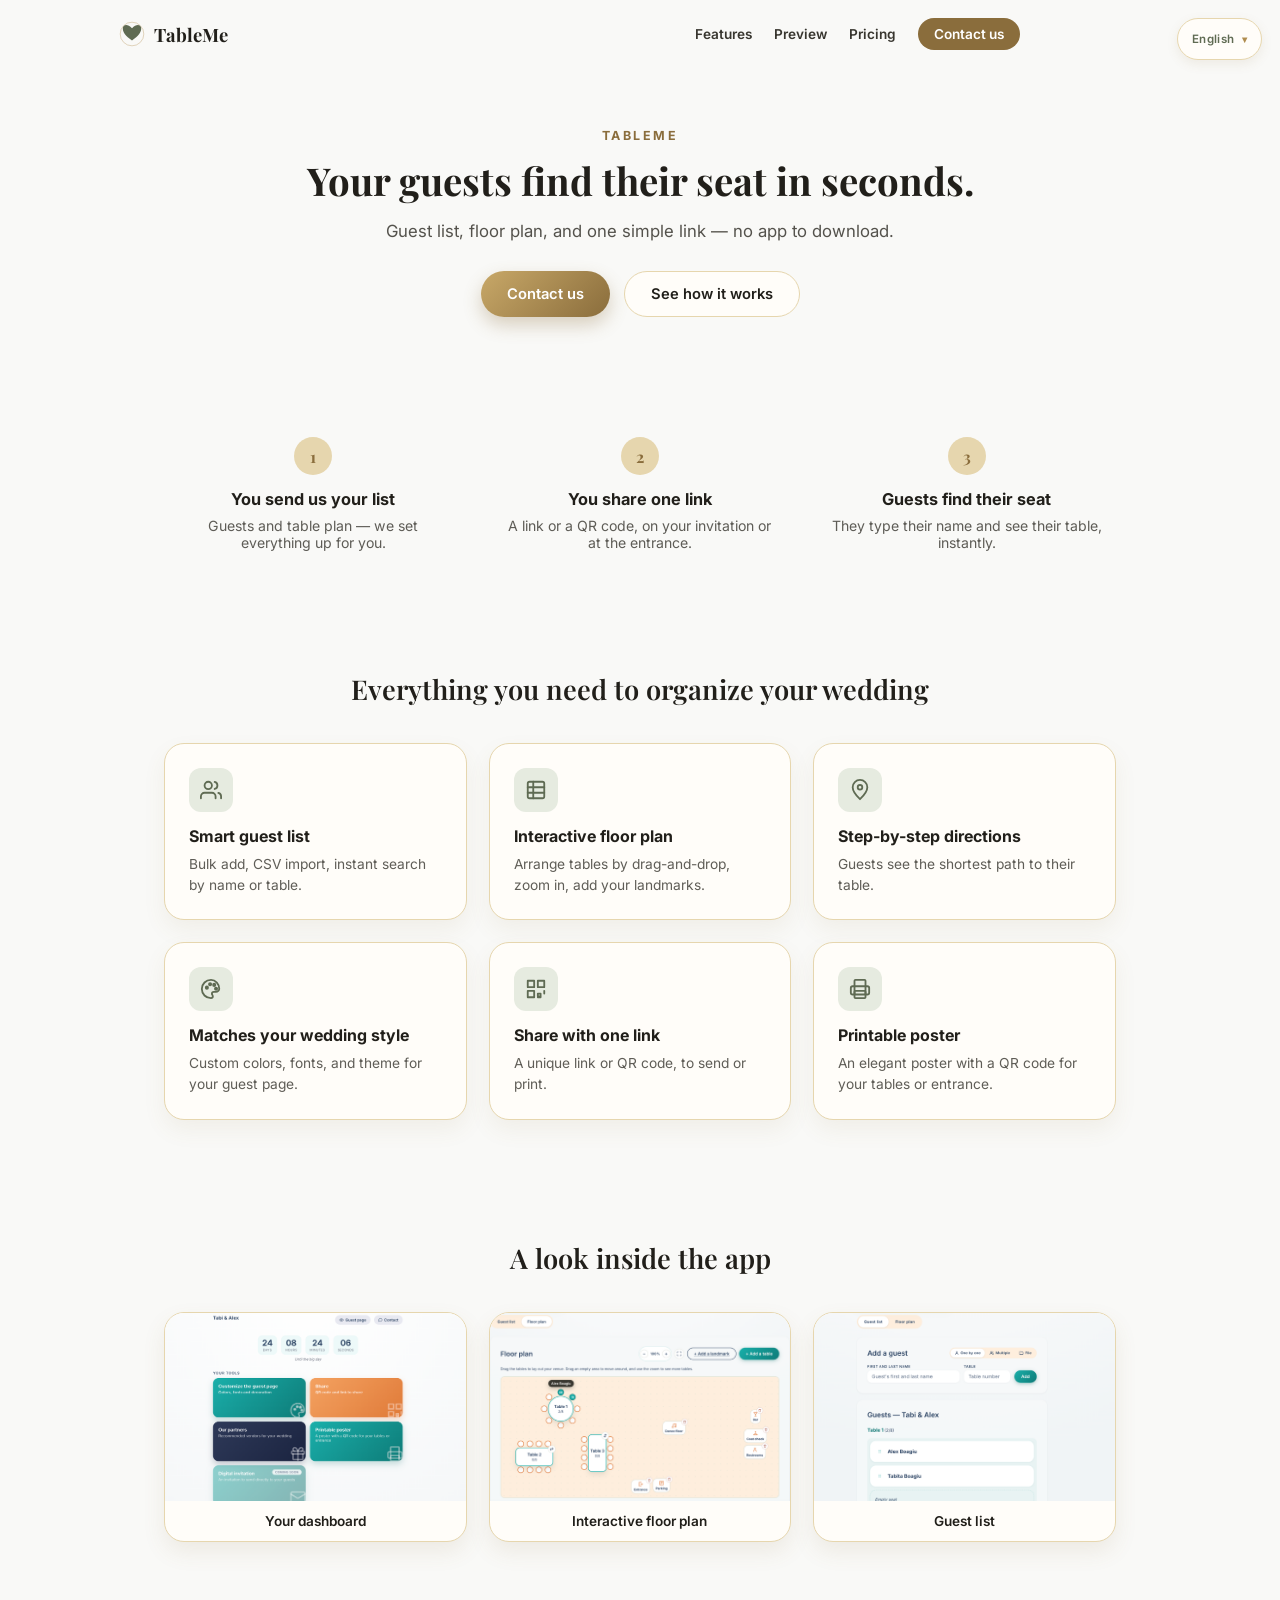
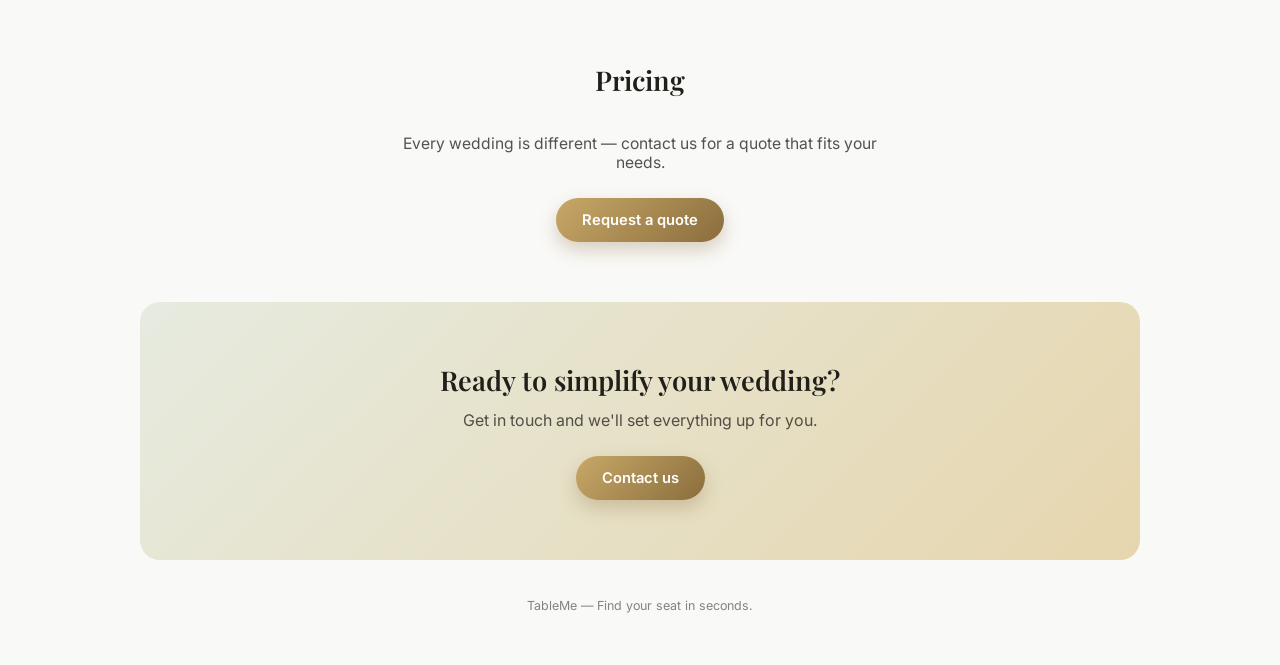
==== index.html @ 8a888cd8 "feat: add real screenshots to the landing page Swap the 3 dashed placeholder boxes for actual produc" ====
<!DOCTYPE html>
<html lang="en">
<head>
  <meta charset="UTF-8" />
  <meta name="viewport" content="width=device-width, initial-scale=1.0, maximum-scale=1.0, user-scalable=no" />
  <!-- Links shared/printed before this page existed pointed guests at
       index.html?id=... — redirect those straight to guest.html before
       anything else renders, so old QR codes/links never break. -->
  <script>
    (function () {
      if (new URLSearchParams(location.search).get('id')) {
        location.replace('guest.html' + location.search);
      }
    })();
  </script>
  <title>TableMe — Wedding seating made simple</title>
  <meta property="og:title" content="TableMe — Wedding seating made simple" />
  <meta property="og:description" content="Guest list, floor plan, and a simple link so your guests find their seat in seconds." />
  <meta property="og:type" content="website" />
  <meta property="og:url" content="https://tableme.app/" />
  <meta property="og:image" content="https://tableme.app/og-image.png" />
  <meta name="twitter:card" content="summary" />
  <meta name="twitter:title" content="TableMe — Wedding seating made simple" />
  <meta name="twitter:description" content="Guest list, floor plan, and a simple link so your guests find their seat in seconds." />
  <meta name="twitter:image" content="https://tableme.app/og-image.png" />
  <link rel="icon" type="image/svg+xml" href="favicon.svg" />
  <link rel="preconnect" href="https://fonts.googleapis.com" />
  <link rel="preconnect" href="https://fonts.gstatic.com" crossorigin />
  <link href="https://fonts.googleapis.com/css2?family=Playfair+Display:ital,wght@0,500;0,600;0,700;1,500&family=Inter:wght@300;400;500;600;700&display=swap" rel="stylesheet" />
  <link rel="stylesheet" href="css/style.css" />
  <link rel="stylesheet" href="css/landing.css" />
</head>
<body class="landing-theme">
  <div class="lang-switcher-mount" id="lang-switcher-mount"></div>

  <nav class="landing-nav">
    <a class="landing-brand" href="#top">
      <img src="favicon.svg" alt="" width="28" height="28" />
      <span>TableMe</span>
    </a>
    <div class="landing-nav-links">
      <a href="#features" data-i18n="landingNavFeatures">Fonctionnalités</a>
      <a href="#screenshots" data-i18n="landingNavScreenshots">Aperçu</a>
      <a href="#pricing" data-i18n="landingNavPricing">Tarifs</a>
      <a href="#contact" class="landing-nav-cta" data-i18n="landingNavContact">Nous contacter</a>
    </div>
  </nav>

  <header class="landing-hero" id="top">
    <p class="landing-eyebrow">TABLEME</p>
    <h1 data-i18n="landingHeroH1">Vos invités trouvent leur table en un instant.</h1>
    <p class="landing-hero-subtitle" data-i18n="landingHeroSubtitle">Liste d'invités, plan de salle et un lien tout simple — sans application à télécharger.</p>
    <div class="landing-hero-actions">
      <a class="landing-btn-primary" href="#contact" data-i18n="landingHeroCtaPrimary">Nous contacter</a>
      <a class="landing-btn-secondary" href="#how-it-works" data-i18n="landingHeroCtaSecondary">Voir comment ça marche</a>
    </div>
  </header>

  <section class="landing-section landing-steps" id="how-it-works">
    <div class="landing-step">
      <span class="landing-step-number">1</span>
      <h3 data-i18n="landingStep1Title">Vous nous confiez votre liste</h3>
      <p data-i18n="landingStep1Desc">Invités et plan de table — on configure tout pour vous.</p>
    </div>
    <div class="landing-step">
      <span class="landing-step-number">2</span>
      <h3 data-i18n="landingStep2Title">Vous partagez un lien</h3>
      <p data-i18n="landingStep2Desc">Un lien ou un QR code, sur votre faire-part ou à l'entrée.</p>
    </div>
    <div class="landing-step">
      <span class="landing-step-number">3</span>
      <h3 data-i18n="landingStep3Title">Vos invités trouvent leur table</h3>
      <p data-i18n="landingStep3Desc">Ils tapent leur nom et voient leur table, instantanément.</p>
    </div>
  </section>

  <section class="landing-section" id="features">
    <h2 data-i18n="landingFeaturesTitle">Tout ce qu'il faut pour organiser votre mariage</h2>
    <div class="landing-features-grid">
      <div class="landing-feature-card">
        <span class="landing-feature-icon"><svg viewBox="0 0 24 24" width="22" height="22" fill="none" stroke="currentColor" stroke-width="2" stroke-linecap="round" stroke-linejoin="round"><path d="M17 21v-2a4 4 0 0 0-4-4H5a4 4 0 0 0-4 4v2"/><circle cx="9" cy="7" r="4"/><path d="M23 21v-2a4 4 0 0 0-3-3.87"/><path d="M16 3.13a4 4 0 0 1 0 7.75"/></svg></span>
        <h3 data-i18n="landingFeature1Title">Liste d'invités intelligente</h3>
        <p data-i18n="landingFeature1Desc">Ajout en masse, import CSV, recherche instantanée par nom ou par table.</p>
      </div>
      <div class="landing-feature-card">
        <span class="landing-feature-icon"><svg viewBox="0 0 24 24" width="22" height="22" fill="none" stroke="currentColor" stroke-width="2" stroke-linecap="round" stroke-linejoin="round"><rect x="3" y="3" width="18" height="18" rx="2"/><line x1="3" y1="9" x2="21" y2="9"/><line x1="3" y1="15" x2="21" y2="15"/><line x1="9" y1="3" x2="9" y2="21"/></svg></span>
        <h3 data-i18n="landingFeature2Title">Plan de salle interactif</h3>
        <p data-i18n="landingFeature2Desc">Disposez vos tables par glisser-déposer, zoomez, ajoutez vos repères.</p>
      </div>
      <div class="landing-feature-card">
        <span class="landing-feature-icon"><svg viewBox="0 0 24 24" width="22" height="22" fill="none" stroke="currentColor" stroke-width="2" stroke-linecap="round" stroke-linejoin="round"><path d="M12 22s8-7.58 8-13a8 8 0 1 0-16 0c0 5.42 8 13 8 13z"/><circle cx="12" cy="9" r="2.5"/></svg></span>
        <h3 data-i18n="landingFeature3Title">Itinéraire pas à pas</h3>
        <p data-i18n="landingFeature3Desc">Vos invités voient le chemin le plus court vers leur table.</p>
      </div>
      <div class="landing-feature-card">
        <span class="landing-feature-icon"><svg viewBox="0 0 24 24" width="22" height="22" fill="none" stroke="currentColor" stroke-width="2" stroke-linecap="round" stroke-linejoin="round"><path d="M12 2a10 10 0 1 0 0 20c1.1 0 2-.9 2-2 0-.5-.2-1-.5-1.4-.3-.4-.5-.9-.5-1.4 0-1.1.9-2 2-2h2.4a3.6 3.6 0 0 0 3.6-3.6C21 6.8 17 2 12 2z"/><circle cx="7.5" cy="10.5" r="1.2" fill="currentColor"/><circle cx="11" cy="6.8" r="1.2" fill="currentColor"/><circle cx="15.5" cy="7.5" r="1.2" fill="currentColor"/><circle cx="17.5" cy="11.8" r="1.2" fill="currentColor"/></svg></span>
        <h3 data-i18n="landingFeature4Title">Aux couleurs de votre mariage</h3>
        <p data-i18n="landingFeature4Desc">Couleurs, polices et thème personnalisés pour la page de vos invités.</p>
      </div>
      <div class="landing-feature-card">
        <span class="landing-feature-icon"><svg viewBox="0 0 24 24" width="22" height="22" fill="none" stroke="currentColor" stroke-width="2" stroke-linecap="round" stroke-linejoin="round"><rect x="3" y="3" width="7" height="7"/><rect x="14" y="3" width="7" height="7"/><rect x="3" y="14" width="7" height="7"/><path d="M14 17h3v3h-3z"/><path d="M21 14v3"/><path d="M14 21h3"/></svg></span>
        <h3 data-i18n="landingFeature5Title">Partage en un lien</h3>
        <p data-i18n="landingFeature5Desc">Lien unique ou QR code, à envoyer ou à imprimer.</p>
      </div>
      <div class="landing-feature-card">
        <span class="landing-feature-icon"><svg viewBox="0 0 24 24" width="22" height="22" fill="none" stroke="currentColor" stroke-width="2" stroke-linecap="round" stroke-linejoin="round"><rect x="6" y="2" width="12" height="16" rx="1"/><path d="M6 18H4a2 2 0 0 1-2-2v-5a2 2 0 0 1 2-2h16a2 2 0 0 1 2 2v5a2 2 0 0 1-2 2h-2"/><rect x="6" y="14" width="12" height="8" rx="1"/></svg></span>
        <h3 data-i18n="landingFeature6Title">Affiche à imprimer</h3>
        <p data-i18n="landingFeature6Desc">Une affiche élégante avec QR code pour vos tables ou votre entrée.</p>
      </div>
    </div>
  </section>

  <section class="landing-section landing-screenshots" id="screenshots">
    <h2 data-i18n="landingScreenshotsTitle">Un aperçu de l'application</h2>
    <div class="landing-screenshots-grid">
      <figure class="landing-screenshot-frame">
        <img src="images/screenshot-dashboard.png" alt="" loading="lazy" />
        <figcaption data-i18n="landingScreenshot1Caption">Votre tableau de bord</figcaption>
      </figure>
      <figure class="landing-screenshot-frame">
        <img src="images/screenshot-floorplan.png" alt="" loading="lazy" />
        <figcaption data-i18n="landingScreenshot2Caption">Plan de salle interactif</figcaption>
      </figure>
      <figure class="landing-screenshot-frame">
        <img src="images/screenshot-guestlist.png" alt="" loading="lazy" />
        <figcaption data-i18n="landingScreenshot3Caption">Liste d'invités</figcaption>
      </figure>
    </div>
  </section>

  <section class="landing-section landing-pricing" id="pricing">
    <h2 data-i18n="landingPricingTitle">Tarifs</h2>
    <p class="landing-pricing-desc" data-i18n="landingPricingDesc">Chaque mariage est différent — contactez-nous pour un tarif adapté à vos besoins.</p>
    <a class="landing-btn-primary" href="#contact" data-i18n="landingPricingCta">Demander un devis</a>
  </section>

  <section class="landing-section landing-contact" id="contact">
    <h2 data-i18n="landingContactTitle">Prêt à simplifier votre mariage ?</h2>
    <p data-i18n="landingContactDesc">Écrivez-nous et on s'occupe de tout configurer pour vous.</p>
    <a class="landing-btn-primary" id="landing-contact-btn" href="https://docs.google.com/forms/d/e/1FAIpQLSftDL9S73uFKMD87wDGL4NMfIa3VIJ_GVOEkFeHzTbPqzlZWA/viewform?usp=publish-editor" target="_blank" rel="noopener" data-i18n="landingContactCta">Nous contacter</a>
  </section>

  <footer class="landing-footer">
    <p data-i18n="landingFooterText">TableMe — Trouvez votre table en un instant.</p>
  </footer>

  <script type="module" src="js/landing.js"></script>
</body>
</html>
---- css/style.css ----
:root {
  --gold: #b08d4f;
  --gold-deep: #8a6d3c;
  --gold-light: #e6d6ae;
  --sage: #8a9678;
  --sage-deep: #5f6b53;
  --sage-light: #e6ebe0;
  --ink: #38362f;
  --charcoal: #211f1a;
  --cream: #f9f9f7;
  --paper: #fffdf9;
  --error: #9b4438;
  --radius: 20px;
  --radius-sm: 14px;
  --radius-pill: 999px;

  /* Guest page theme — customizable per-wedding via the admin "Personnaliser" panel. */
  --guest-bg: #f9f9f7;
  --guest-card-bg: #fffdf9;
  --guest-text: #38362f;
  --guest-title: #5f6b53;
  --guest-accent: #b08d4f;
  --guest-input-bg: #e6ebe0;
  --guest-input-text: #38362f;
  --guest-input-border: #e6d6ae;
  --guest-table-color: #b08d4f;
  --guest-chair-color: #5f6b53;
  --guest-canvas-bg: #e6ebe0;
  --guest-font-title: 'Playfair Display', serif;
  --guest-font-body: 'Inter', sans-serif;
}

* {
  box-sizing: border-box;
}

body {
  margin: 0;
  font-family: 'Inter', sans-serif;
  font-weight: 400;
  background: var(--cream);
  background-image: radial-gradient(circle at 50% 0%, #ffffff 0%, var(--cream) 60%);
  color: var(--ink);
  min-height: 100vh;
  -webkit-font-smoothing: antialiased;
}

.page {
  max-width: 680px;
  margin: 0 auto;
  padding: 56px 24px 96px;
}

.page.page-wide {
  max-width: 1080px;
}

.page.poster-page {
  padding-top: 24px;
}

header.hero {
  position: relative;
  text-align: center;
  margin-bottom: 44px;
  padding: 12px 50px;
}

header.hero::before,
header.hero::after {
  content: '';
  position: absolute;
  width: 68px;
  height: 68px;
  background-repeat: no-repeat;
  background-size: contain;
  opacity: 0.55;
}

header.hero::before {
  top: -10px;
  left: 0;
  background-image: url("data:image/svg+xml,%3Csvg xmlns='http://www.w3.org/2000/svg' viewBox='0 0 100 100'%3E%3Cpath d='M14 92 C 34 70, 22 42, 54 10' stroke='%238a9678' stroke-width='2.5' fill='none' stroke-linecap='round'/%3E%3Cellipse cx='32' cy='62' rx='11' ry='5.5' fill='%238a9678' transform='rotate(-45 32 62)'/%3E%3Cellipse cx='42' cy='42' rx='10' ry='5' fill='%238a9678' transform='rotate(-35 42 42)'/%3E%3Cellipse cx='53' cy='22' rx='8.5' ry='4.5' fill='%23b08d4f' transform='rotate(-22 53 22)'/%3E%3C/svg%3E");
}

header.hero::after {
  bottom: -10px;
  right: 0;
  transform: rotate(180deg);
  background-image: url("data:image/svg+xml,%3Csvg xmlns='http://www.w3.org/2000/svg' viewBox='0 0 100 100'%3E%3Cpath d='M14 92 C 34 70, 22 42, 54 10' stroke='%238a9678' stroke-width='2.5' fill='none' stroke-linecap='round'/%3E%3Cellipse cx='32' cy='62' rx='11' ry='5.5' fill='%238a9678' transform='rotate(-45 32 62)'/%3E%3Cellipse cx='42' cy='42' rx='10' ry='5' fill='%238a9678' transform='rotate(-35 42 42)'/%3E%3Cellipse cx='53' cy='22' rx='8.5' ry='4.5' fill='%23b08d4f' transform='rotate(-22 53 22)'/%3E%3C/svg%3E");
}

.guest-decoration-layer {
  position: absolute;
  inset: 0;
  pointer-events: none;
  z-index: -1;
}

.guest-decoration-item {
  position: absolute;
  width: 130px;
  height: 130px;
  color: var(--guest-accent);
  opacity: 0.85;
}

.guest-decoration-item svg,
.guest-decoration-item img {
  width: 100%;
  height: 100%;
  display: block;
}

.guest-decoration-item img {
  object-fit: contain;
}

.guest-decoration-fireworks {
  position: absolute;
  inset: 0;
  width: 100%;
  height: 100%;
  display: block;
}

@media (max-width: 640px) {
  .guest-decoration-item {
    width: 88px;
    height: 88px;
  }
}

header.hero.invite-hero {
  padding: 96px 20px 16px;
  margin-bottom: 36px;
}

/* The corner branches used to be hardcoded here — now superseded by the
   couple's own choice of decoration (.guest-decoration-layer), so this
   header no longer draws its own. */
header.hero.invite-hero::before,
header.hero.invite-hero::after {
  content: none;
}

.script-title {
  display: flex;
  align-items: center;
  justify-content: center;
  flex-wrap: wrap;
  gap: 6px 14px;
  margin: 0;
  min-height: 3.4rem;
}

.script-word {
  font-family: 'Parisienne', cursive;
  font-size: 3.4rem;
  font-weight: 400;
  color: var(--sage-deep);
  line-height: 1;
}

.title-heart {
  font-size: 1.8rem;
  color: var(--gold-light);
  transform: translateY(2px);
}

.tracked-subtitle {
  text-transform: uppercase;
  letter-spacing: 2.2px;
  font-size: 0.78rem;
  font-weight: 500;
  font-style: normal !important;
  font-family: var(--guest-font-body) !important;
  color: #8a7e6e;
  margin: 16px 0 0 !important;
}

header.hero .eyebrow {
  display: inline-block;
  margin: 0 0 14px;
  padding: 5px 18px;
  font-size: 0.72rem;
  letter-spacing: 1.5px;
  text-transform: uppercase;
  color: var(--sage-deep);
  font-weight: 600;
  background: var(--sage-light);
  border-radius: var(--radius-pill);
}

header.hero h1 {
  font-family: 'Playfair Display', serif;
  font-size: 2.5rem;
  font-weight: 600;
  letter-spacing: 0.2px;
  color: var(--charcoal);
  margin: 0;
  line-height: 1.25;
}

header.hero p:not(.eyebrow) {
  color: #8a7e6e;
  margin: 14px 0 0;
  font-size: 1.02rem;
  font-style: italic;
  font-family: 'Playfair Display', serif;
}

.divider {
  display: flex;
  align-items: center;
  justify-content: center;
  gap: 10px;
  margin: 18px 0;
}

.divider::before,
.divider::after {
  content: '';
  height: 1px;
  width: 46px;
  background: linear-gradient(90deg, transparent, var(--gold-light));
}

.divider::after {
  background: linear-gradient(90deg, var(--gold-light), transparent);
}

.divider span {
  font-size: 0.9rem;
  color: var(--gold);
  line-height: 1;
}

.divider span::after {
  content: '♥';
}

.card {
  position: relative;
  background: var(--paper);
  border: 1px solid var(--gold-light);
  border-radius: var(--radius);
  padding: 34px;
  margin-bottom: 22px;
  box-shadow: 0 20px 44px rgba(138, 109, 60, 0.1);
}

.card::before {
  content: '';
  position: absolute;
  inset: 7px;
  border: 1px solid rgba(176, 141, 79, 0.18);
  border-radius: calc(var(--radius) - 7px);
  pointer-events: none;
}

input, select, textarea {
  font-family: 'Inter', sans-serif;
  font-size: 16px;
  padding: 0 14px;
  height: 42px;
  border: 1px solid rgba(176, 141, 79, 0.3);
  border-radius: var(--radius-sm);
  background: var(--sage-light);
  color: var(--ink);
  width: 100%;
  min-width: 0;
  transition: border-color 0.15s ease, box-shadow 0.15s ease;
}

textarea {
  height: auto;
  min-height: 90px;
  padding: 10px 14px;
  line-height: 1.5;
  resize: vertical;
}

input::placeholder, textarea::placeholder {
  color: var(--sage-deep);
  opacity: 0.75;
}

input:focus, select:focus, textarea:focus {
  outline: none;
  border-color: var(--gold);
  box-shadow: 0 0 0 4px rgba(176, 141, 79, 0.14);
}

.search-field {
  position: relative;
  display: flex;
  align-items: center;
}

.search-field .search-icon {
  position: absolute;
  left: 14px;
  top: 50%;
  transform: translateY(-50%);
  color: var(--sage-deep);
  pointer-events: none;
}

.search-field input {
  padding-left: 42px;
  padding-right: 42px;
}

.search-clear-btn {
  position: absolute;
  right: 5px;
  top: 50%;
  margin-top: -15px;
}

.icon-btn.search-clear-btn {
  width: 30px;
  height: 30px;
}

.search-clear-btn[hidden] {
  display: none;
}

button, a.secondary {
  display: inline-flex;
  align-items: center;
  justify-content: center;
  font-family: 'Inter', sans-serif;
  font-size: 0.88rem;
  letter-spacing: 0.2px;
  font-weight: 600;
  padding: 0 22px;
  height: 42px;
  border: 1px solid transparent;
  border-radius: var(--radius-pill);
  background: linear-gradient(135deg, #c8a868, var(--gold-deep));
  color: #fff;
  cursor: pointer;
  white-space: nowrap;
  box-shadow: 0 6px 14px rgba(138, 109, 60, 0.22);
  transition: filter 0.2s ease, transform 0.15s ease, box-shadow 0.2s ease;
}

button:hover, a.secondary:hover {
  filter: brightness(1.06);
  transform: translateY(-1px);
  box-shadow: 0 10px 22px rgba(138, 109, 60, 0.3);
}

/* `button { display: inline-flex }` above is an author rule, which beats the
   browser's own `[hidden] { display: none }` regardless of specificity —
   without this, setting `.hidden = true` on any button silently does
   nothing and it stays visible. */
button[hidden], a[hidden] {
  display: none;
}

button:active, a.secondary:active {
  transform: translateY(0);
}

button.secondary, a.secondary {
  background: transparent;
  color: var(--sage-deep);
  border: 1.5px solid var(--sage-deep);
  text-decoration: underline;
  text-decoration-color: rgba(95, 107, 83, 0.5);
  text-underline-offset: 3px;
  box-shadow: none;
}

button.secondary:hover, a.secondary:hover {
  background: var(--sage-light);
  color: var(--charcoal);
  filter: none;
  box-shadow: none;
}

.result {
  margin-top: 24px;
  display: flex;
  flex-direction: column;
  align-items: center;
}

.result .table-number {
  display: inline-flex;
  align-items: center;
  gap: 22px;
  padding: 16px 30px;
  border: 1px solid var(--gold-light);
  border-radius: var(--radius-pill);
  background: var(--sage-light);
}

.result .guest-name {
  font-family: 'Playfair Display', serif;
  font-size: 1.1rem;
  color: var(--ink);
}

.result .table-sep {
  width: 1px;
  height: 30px;
  background: var(--gold-light);
}

.result .table-tag {
  display: flex;
  flex-direction: column;
  align-items: center;
  line-height: 1.1;
}

.result .table-label {
  font-size: 0.62rem;
  letter-spacing: 1.4px;
  text-transform: uppercase;
  color: var(--sage-deep);
  font-weight: 600;
}

.result .table-value {
  font-family: 'Playfair Display', serif;
  font-weight: 700;
  font-size: 1.55rem;
  color: var(--gold-deep);
}

.guest-match {
  display: flex;
  justify-content: space-between;
  align-items: center;
  padding: 14px 18px;
  margin-bottom: 8px;
  border-radius: var(--radius-sm);
  cursor: pointer;
  font-family: 'Playfair Display', serif;
  font-size: 1.05rem;
  background: var(--paper);
  border: 1px solid rgba(176, 141, 79, 0.18);
  transition: background 0.15s ease, transform 0.1s ease;
}

.guest-match:last-child {
  margin-bottom: 0;
}

.guest-match .match-table {
  font-weight: 700;
  font-size: 1.2rem;
  color: var(--gold-deep);
}

.guest-match:hover {
  background: var(--gold-light);
  transform: translateX(2px);
}

.muted {
  color: #998c77;
  font-size: 0.88rem;
}

.error-msg {
  color: var(--sage-deep);
  margin-top: 6px;
  font-family: 'Playfair Display', serif;
  font-style: italic;
  font-size: 0.98rem;
  text-align: center;
  line-height: 1.5;
}

nav.admin-nav {
  display: flex;
  justify-content: space-between;
  align-items: center;
  margin-bottom: 36px;
  font-size: 0.85rem;
}

nav.admin-nav strong {
  letter-spacing: 0.4px;
  font-size: 0.95rem;
  color: var(--charcoal);
  font-weight: 700;
  font-family: 'Playfair Display', serif;
}

nav.admin-nav a {
  color: var(--sage-deep);
  text-decoration: none;
  font-weight: 600;
}

nav.admin-nav a:hover {
  color: var(--charcoal);
}

.admin-nav-actions {
  display: flex;
  align-items: center;
  gap: 12px;
}

/* Specificity note: `nav.admin-nav a` (element+class+element) already sets a
   plain text color with no background, and would otherwise win over a bare
   `.admin-nav-chip` rule — scoping through the parent class here is what lets
   this pill styling actually take effect instead of looking like plain text. */
.admin-nav-actions .admin-nav-chip {
  display: inline-flex;
  align-items: center;
  gap: 6px;
  height: 32px;
  padding: 0 14px;
  border-radius: var(--radius-pill);
  background: var(--accent-teal-light);
  color: var(--accent-teal-deep);
  font-size: 0.78rem;
  font-weight: 600;
  text-decoration: none;
  white-space: nowrap;
  transition: transform 0.15s ease, box-shadow 0.15s ease;
}

.admin-nav-actions .admin-nav-chip:hover {
  color: var(--accent-teal-deep);
  transform: translateY(-1px);
  box-shadow: 0 4px 10px rgba(27, 36, 64, 0.18);
}

nav.admin-nav:not(.admin-nav-stacked) .admin-nav-actions {
  margin-top: 14px;
}

nav.admin-nav.admin-nav-stacked {
  justify-content: flex-start;
  flex-direction: column;
  align-items: flex-start;
  gap: 8px;
}

.wedding-countdown {
  text-align: center;
  margin-bottom: 32px;
}

.wedding-countdown-units {
  display: flex;
  justify-content: center;
  gap: 14px;
}

.wedding-countdown-unit {
  display: flex;
  flex-direction: column;
  align-items: center;
  min-width: 64px;
  padding: 10px 14px;
  border-radius: 14px;
  background: color-mix(in srgb, var(--gold-light) 55%, transparent);
}

.wedding-countdown-value {
  font-size: 1.7rem;
  font-weight: 800;
  line-height: 1.1;
  color: var(--charcoal);
  font-variant-numeric: tabular-nums;
}

.wedding-countdown-label {
  margin-top: 2px;
  font-size: 0.65rem;
  letter-spacing: 0.5px;
  text-transform: uppercase;
  color: var(--ink);
}

.wedding-countdown-caption {
  margin-top: 8px;
  font-size: 0.72rem;
  font-style: italic;
  color: var(--ink);
}

.poster-workspace {
  display: flex;
  gap: 20px;
  align-items: flex-start;
}

.poster-toolbox {
  flex: 0 0 auto;
  margin-top: 36px;
  display: flex;
  flex-direction: column;
  gap: 16px;
  padding: 16px;
  border-radius: var(--radius);
  background: var(--paper);
  border: 1px solid rgba(15, 23, 42, 0.08);
  box-shadow: 0 4px 16px rgba(15, 23, 42, 0.1);
}

.poster-toolbox-title {
  margin: 0;
  font-size: 0.72rem;
  letter-spacing: 1.2px;
  text-transform: uppercase;
  font-weight: 600;
  color: var(--ink);
}

.poster-bg-field {
  display: flex;
  align-items: center;
  gap: 8px;
  margin-bottom: 22px;
  padding: 6px 14px;
  border-radius: var(--radius-pill);
  background: rgba(245, 248, 249, 0.92);
  box-shadow: 0 1px 3px rgba(15, 23, 42, 0.08);
  font-size: 0.78rem;
  color: var(--ink);
  white-space: nowrap;
}

.poster-bg-swatch {
  position: relative;
  display: inline-flex;
  align-items: center;
  justify-content: center;
  width: 28px;
  height: 28px;
}

.poster-bg-swatch svg {
  pointer-events: none;
}

.poster-bg-swatch input[type='color'] {
  position: absolute;
  inset: 0;
  width: 100%;
  height: 100%;
  padding: 0;
  border: none;
  opacity: 0;
  cursor: pointer;
}

.color-hex-input {
  width: 78px;
  height: 28px;
  padding: 0 8px;
  font-size: 0.78rem;
  font-family: 'Inter', monospace;
  text-transform: uppercase;
  letter-spacing: 0.4px;
}

.icon-number-field {
  position: relative;
  display: inline-flex;
  align-items: center;
}

.icon-number-field-icon {
  position: absolute;
  left: 8px;
  top: 50%;
  transform: translateY(-50%);
  display: flex;
  pointer-events: none;
  color: var(--ink);
  opacity: 0.6;
}

.poster-text-toolbar .icon-number-field input[type='number'] {
  padding-left: 26px;
}

.poster-toolbox-tools {
  display: flex;
  flex-direction: column;
  gap: 10px;
}

.poster-tool-btn {
  display: flex;
  flex-direction: column;
  align-items: center;
  justify-content: center;
  gap: 4px;
  width: 62px;
  height: 62px;
  padding: 6px;
  font-size: 0.62rem;
  white-space: normal;
  text-align: center;
  border-radius: var(--radius-sm);
  background: none;
  box-shadow: none;
  border: 1.5px solid var(--ink);
  color: var(--ink);
}

.poster-tool-btn:hover {
  background: rgba(15, 23, 42, 0.04);
  box-shadow: none;
  transform: none;
}

.poster-canvas-area {
  position: relative;
  flex: 1;
  display: flex;
  flex-direction: column;
  align-items: center;
  padding: 18px 12px;
  overflow: auto;
}

#poster-content nav.admin-nav {
  margin-bottom: 16px;
}

.poster-sheet {
  position: relative;
  flex: 0 0 auto;
  background: #ffffff;
  box-shadow: 0 6px 24px rgba(15, 23, 42, 0.12);
  overflow: hidden;
}

.poster-sheet-content {
  position: relative;
  width: 100%;
  height: 100%;
}

.poster-guide {
  position: absolute;
  background: var(--gold-deep);
  opacity: 0.45;
  pointer-events: none;
  z-index: 50;
}

.poster-guide:not([hidden]) {
  display: block;
}

.poster-guide-v {
  top: 0;
  bottom: 0;
  width: 1px;
}

.poster-guide-h {
  left: 0;
  right: 0;
  height: 1px;
}

.poster-text-el {
  position: absolute;
}

.poster-text-content {
  min-width: 24px;
  min-height: 1.2em;
  padding: 2px 6px;
  outline: none;
  cursor: text;
  white-space: pre-wrap;
}

.poster-el.selected {
  outline: 1.5px dashed var(--gold-deep);
}

.poster-text-drag-handle {
  position: absolute;
  top: 50%;
  left: -28px;
  transform: translateY(-50%);
  display: none;
  align-items: center;
  justify-content: center;
  width: 22px;
  height: 22px;
  border-radius: 6px;
  background: var(--gold-deep);
  color: #fff;
  cursor: move;
  user-select: none;
}

.poster-el.selected .poster-text-drag-handle {
  display: flex;
}

.poster-qr-el,
.poster-icon-el,
.poster-image-el {
  position: absolute;
  cursor: move;
}

.poster-image-img {
  width: 100%;
  height: 100%;
  display: block;
  object-fit: contain;
  pointer-events: none;
  -webkit-user-drag: none;
}

.poster-qr-canvas {
  width: 100%;
  height: 100%;
}

.poster-qr-canvas canvas,
.poster-qr-canvas img {
  width: 100%;
  height: 100%;
  display: block;
}

.poster-resize-handle {
  position: absolute;
  right: -6px;
  bottom: -6px;
  display: none;
  width: 14px;
  height: 14px;
  border-radius: 4px;
  background: var(--gold-deep);
  cursor: nwse-resize;
}

.poster-el.selected .poster-resize-handle {
  display: block;
}

.poster-rotate-handle {
  position: absolute;
  left: -6px;
  bottom: -6px;
  display: none;
  align-items: center;
  justify-content: center;
  width: 22px;
  height: 22px;
  border-radius: 50%;
  background: var(--gold-deep);
  color: #fff;
  cursor: grab;
  user-select: none;
}

.poster-el.selected .poster-rotate-handle {
  display: flex;
}

.poster-divider-resize-handle {
  position: absolute;
  top: 50%;
  right: -6px;
  transform: translateY(-50%);
  display: none;
  width: 14px;
  height: 14px;
  border-radius: 4px;
  background: var(--gold-deep);
  cursor: ew-resize;
}

.poster-el.selected .poster-divider-resize-handle {
  display: block;
}

.poster-divider-el {
  position: absolute;
  display: flex;
  align-items: center;
  height: 24px;
  cursor: move;
}

.poster-divider-line {
  flex: 1;
  height: 1px;
  background: currentColor;
}

.poster-divider-ornament {
  padding: 0 8px;
  font-size: 16px;
  line-height: 1;
  white-space: nowrap;
}

.poster-icon-glyph {
  width: 100%;
  height: 100%;
  display: flex;
  align-items: center;
  justify-content: center;
  line-height: 1;
}

.poster-image-menu {
  position: fixed;
  z-index: 60;
  flex-direction: column;
  gap: 6px;
  width: 220px;
  padding: 10px;
  border-radius: var(--radius-sm);
  background: var(--paper);
  box-shadow: 0 10px 26px rgba(15, 23, 42, 0.25);
}

.poster-image-menu:not([hidden]) {
  display: flex;
}

.poster-image-menu-item {
  display: flex;
  align-items: center;
  gap: 8px;
  padding: 8px 10px;
  font-size: 0.82rem;
  text-align: left;
  background: none;
  box-shadow: none;
  border: 1px solid transparent;
  color: var(--ink);
}

.poster-image-menu-item:hover {
  background: rgba(15, 23, 42, 0.05);
  box-shadow: none;
  transform: none;
}

.poster-image-menu-url {
  display: flex;
  align-items: center;
  gap: 6px;
  padding: 4px 10px;
  color: var(--ink);
}

.poster-image-menu-url input[type='text'] {
  flex: 1;
  min-width: 0;
  height: 32px;
  padding: 0 8px;
  font-size: 0.8rem;
}

.poster-image-menu-url button {
  flex: 0 0 auto;
  height: 32px;
  padding: 0 12px;
  font-size: 0.78rem;
}

.poster-actions {
  display: flex;
  justify-content: center;
  gap: 12px;
  margin-top: 20px;
}

.poster-text-toolbar {
  position: fixed;
  z-index: 60;
  align-items: center;
  flex-wrap: wrap;
  gap: 6px;
  padding: 6px 86px 6px 8px;
  max-width: calc(100vw - 16px);
  border-radius: var(--radius-sm);
  background: var(--paper);
  box-shadow: 0 10px 26px rgba(15, 23, 42, 0.25);
}

#poster-delete-text-btn {
  position: absolute;
  top: 6px;
  right: 8px;
}

#poster-duplicate-btn {
  position: absolute;
  top: 6px;
  right: 46px;
}

.poster-text-toolbar:not([hidden]) {
  display: flex;
}

.poster-text-toolbar select {
  width: auto;
  height: 32px;
  padding: 0 8px;
  font-size: 0.78rem;
}

.poster-text-toolbar input[type='number'] {
  width: 56px;
  height: 32px;
  padding: 0 6px;
}

.poster-text-toolbar input[type='color'] {
  width: 32px;
  height: 32px;
  padding: 2px;
}

.poster-text-toolbar .color-hex-input {
  width: 70px;
  height: 32px;
}

.poster-text-toolbar .icon-btn {
  width: 32px;
  height: 32px;
}

.poster-text-toolbar .icon-btn.active {
  background: var(--gold-light);
  border-color: var(--gold);
  color: var(--gold-deep);
}

@media print {
  body * {
    visibility: hidden;
  }

  .poster-sheet,
  .poster-sheet * {
    visibility: visible;
  }

  .poster-sheet {
    position: absolute;
    top: 0;
    left: 0;
    box-shadow: none;
  }

  .poster-text-drag-handle,
  .poster-resize-handle,
  .poster-divider-resize-handle,
  .poster-rotate-handle {
    display: none !important;
  }

  .poster-el.selected {
    outline: none !important;
  }
}

@media (max-width: 760px) {
  .poster-workspace {
    flex-direction: column;
    align-items: center;
  }

  .poster-toolbox {
    flex: 0 0 auto;
    margin-top: 0;
  }

  .poster-toolbox-tools {
    flex-direction: row;
    flex-wrap: wrap;
  }

  .poster-canvas-area {
    width: 100%;
  }
}

@media (max-width: 480px) {
  .wedding-countdown-units {
    gap: 8px;
  }

  .wedding-countdown-unit {
    min-width: 52px;
    padding: 8px 10px;
  }

  .wedding-countdown-value {
    font-size: 1.3rem;
  }
}

.admin-tools {
  margin-bottom: 28px;
}

.admin-tools-label {
  margin: 0 0 10px;
  font-size: 0.72rem;
  letter-spacing: 1.5px;
  text-transform: uppercase;
  color: var(--sage-deep);
  font-weight: 600;
}

.admin-tools-grid {
  display: grid;
  grid-template-columns: repeat(auto-fit, minmax(220px, 1fr));
  gap: 14px;
}

.admin-tool-tile {
  position: relative;
  display: flex;
  flex-direction: column;
  align-items: flex-start;
  justify-content: flex-start;
  gap: 4px;
  height: 132px;
  padding: 18px;
  border-radius: 18px;
  border: none;
  background: linear-gradient(135deg, var(--gold), var(--gold-deep));
  box-shadow: 0 10px 22px color-mix(in srgb, var(--gold-deep) 25%, transparent);
  white-space: normal;
  text-align: left;
  text-decoration: none;
  color: #fff;
  cursor: pointer;
  overflow: hidden;
  transition: transform 0.15s ease, box-shadow 0.15s ease;
}

.admin-tool-tile:hover {
  transform: translateY(-3px);
  box-shadow: 0 16px 30px color-mix(in srgb, var(--gold-deep) 32%, transparent);
}

.admin-tool-tile-icon {
  position: absolute;
  bottom: -8px;
  right: -6px;
  display: inline-flex;
  align-items: center;
  justify-content: center;
  width: 64px;
  height: 64px;
  color: rgba(255, 255, 255, 0.4);
}

.admin-tool-tile-icon svg {
  width: 56px;
  height: 56px;
}

.admin-tool-tile-label {
  position: relative;
  font-family: 'Inter', sans-serif;
  font-size: 0.95rem;
  font-weight: 700;
  color: #fff;
}

.admin-tool-tile-desc {
  position: relative;
  font-size: 0.78rem;
  color: rgba(255, 255, 255, 0.85);
}

.admin-tool-tile.is-disabled {
  cursor: default;
  opacity: 0.55;
}

.admin-tool-tile.is-disabled:hover {
  transform: none;
  box-shadow: 0 10px 22px color-mix(in srgb, var(--gold-deep) 25%, transparent);
}

.admin-tool-tile-badge {
  position: absolute;
  top: 14px;
  right: 14px;
  padding: 3px 10px;
  font-size: 0.62rem;
  font-weight: 700;
  letter-spacing: 0.4px;
  text-transform: uppercase;
  color: var(--charcoal);
  background: rgba(255, 255, 255, 0.85);
  border-radius: var(--radius-pill);
}

/* Defensive cap only — with the shortened "contact us" wording this badge
   is normally as narrow as the existing coming-soon one, but very tight
   tile widths (small screens) could still force it onto two lines. */
#poster-tile-badge {
  max-width: 62%;
  text-align: right;
  line-height: 1.3;
}

.admin-tool-tile.tile-accent-blue {
  background: linear-gradient(135deg, var(--sage), var(--sage-deep));
  box-shadow: 0 10px 22px color-mix(in srgb, var(--sage-deep) 25%, transparent);
}

.admin-tool-tile.tile-accent-blue:hover {
  box-shadow: 0 16px 30px color-mix(in srgb, var(--sage-deep) 32%, transparent);
}

.admin-tool-tile.tile-accent-teal {
  background: linear-gradient(135deg, var(--accent-teal), var(--accent-teal-deep));
  box-shadow: 0 10px 22px color-mix(in srgb, var(--accent-teal-deep) 25%, transparent);
}

.admin-tool-tile.tile-accent-teal:hover {
  box-shadow: 0 16px 30px color-mix(in srgb, var(--accent-teal-deep) 32%, transparent);
}

.partners-grid {
  display: grid;
  grid-template-columns: repeat(3, 1fr);
  gap: 14px;
  margin-top: 28px;
}

@media (max-width: 900px) {
  .partners-grid {
    grid-template-columns: repeat(2, 1fr);
  }
}

@media (max-width: 600px) {
  .partners-grid {
    grid-template-columns: 1fr;
  }
}

.partner-card {
  display: flex;
  flex-direction: column;
  gap: 8px;
  padding: 14px;
  background: var(--paper);
  border: 1px solid var(--gold-light);
  border-radius: var(--radius-sm);
  box-shadow: 0 16px 32px rgba(138, 109, 60, 0.1);
}

.partner-card-media-row {
  display: flex;
  align-items: center;
  gap: 12px;
}

.partner-card-photo {
  flex: 0 0 110px;
  width: 110px;
  height: 110px;
  padding: 0;
  border: none;
  border-radius: var(--radius-sm);
  overflow: hidden;
  background: var(--sage-light);
  cursor: pointer;
  box-shadow: none;
}

.partner-card-photo img {
  width: 100%;
  height: 100%;
  object-fit: cover;
  display: block;
}

.partner-card-photo:hover,
.partner-card-photo:active {
  filter: none;
  transform: none;
  box-shadow: 0 0 0 2px var(--gold-light);
}

.partner-card-category {
  display: inline-flex;
  align-items: center;
  gap: 6px;
  align-self: flex-start;
  min-height: 20px;
  padding: 3px 10px;
  font-size: 0.66rem;
  font-weight: 600;
  letter-spacing: 0.3px;
  text-transform: uppercase;
  color: var(--gold-deep);
  background: var(--gold-light);
  border-radius: var(--radius-pill);
}

.partner-card-category svg {
  width: 13px;
  height: 13px;
}

.partner-card-category.cat-blue {
  color: var(--sage-deep);
  background: var(--sage-light);
}

.partner-card-category.cat-teal {
  color: var(--accent-teal-deep);
  background: var(--accent-teal-light);
}

.partner-card-name {
  font-family: 'Playfair Display', serif;
  font-size: 1.02rem;
  font-weight: 700;
  line-height: 1.25;
  color: var(--charcoal);
  min-height: 2.5rem;
  display: -webkit-box;
  -webkit-line-clamp: 2;
  -webkit-box-orient: vertical;
  overflow: hidden;
}

.partner-card-desc {
  font-size: 0.84rem;
  color: var(--ink);
  flex: 1;
  min-width: 0;
  white-space: pre-line;
}

.partner-card-actions {
  display: flex;
  flex-wrap: wrap;
  align-items: center;
  gap: 8px;
  margin-top: auto;
}

.photo-lightbox-panel {
  max-width: 90vw;
  max-height: 90vh;
  padding: 0;
  background: transparent;
  border: none;
  box-shadow: none;
  overflow: visible;
}

.photo-lightbox-panel img {
  display: block;
  max-width: 90vw;
  max-height: 90vh;
  border-radius: var(--radius-sm);
}

.photo-lightbox-panel .modal-close {
  top: -14px;
  right: -14px;
  background: var(--paper);
  box-shadow: 0 6px 16px rgba(33, 31, 26, 0.25);
}

.admin-quick-links {
  display: flex;
  align-items: center;
  justify-content: space-between;
  flex-wrap: wrap;
  gap: 10px;
  margin-bottom: 18px;
}

.admin-login-card {
  max-width: 380px;
  margin: 60px auto;
}

.form-error-text {
  margin: -6px 0 4px;
  font-size: 0.82rem;
  color: var(--error);
}

.google-signin-btn {
  width: 100%;
  gap: 10px;
  background: #fff;
  color: #3c4043;
  border: 1px solid rgba(60, 64, 67, 0.3);
  box-shadow: none;
}

.google-signin-btn:hover {
  background: #f7f7f7;
  filter: none;
  box-shadow: none;
  transform: none;
}

.partner-icon-grid {
  display: grid;
  grid-template-columns: repeat(auto-fit, minmax(44px, 1fr));
  gap: 8px;
  max-width: 420px;
  min-width: 0;
}

.partner-contacts-grid {
  display: grid;
  grid-template-columns: repeat(auto-fit, minmax(200px, 1fr));
  gap: 14px;
  margin-top: 8px;
}

.partner-contacts-grid .field label {
  display: flex;
  align-items: center;
  gap: 6px;
}

.partner-stats-summary {
  display: grid;
  grid-template-columns: repeat(auto-fit, minmax(160px, 1fr));
  gap: 12px;
  margin: 12px 0 24px;
}

.partner-stat-tile {
  display: flex;
  flex-direction: column;
  gap: 4px;
  padding: 14px 16px;
  border-radius: 14px;
  background: color-mix(in srgb, var(--gold-light) 60%, transparent);
}

.partner-stat-value {
  font-size: 1.6rem;
  font-weight: 700;
  color: var(--charcoal);
}

.partner-stat-label {
  font-size: 0.78rem;
  color: var(--ink);
}

.partner-stats-bars {
  display: flex;
  flex-direction: column;
  gap: 10px;
  margin-bottom: 8px;
}

.partner-stats-bar-row {
  display: grid;
  grid-template-columns: minmax(100px, 160px) 1fr 32px;
  align-items: center;
  gap: 10px;
  font-size: 0.85rem;
}

.partner-stats-bar-label {
  color: var(--charcoal);
  overflow: hidden;
  text-overflow: ellipsis;
  white-space: nowrap;
}

.partner-stats-bar-track {
  height: 10px;
  border-radius: var(--radius-pill);
  background: color-mix(in srgb, var(--gold-light) 70%, transparent);
  overflow: hidden;
}

.partner-stats-bar-fill {
  height: 100%;
  border-radius: var(--radius-pill);
  background: linear-gradient(90deg, var(--gold), var(--gold-deep));
}

.partner-stats-bar-count {
  text-align: right;
  font-weight: 600;
  color: var(--charcoal);
}

.partner-stats-table-wrap {
  overflow-x: auto;
  margin-bottom: 8px;
}

.partner-stats-table {
  width: 100%;
  border-collapse: collapse;
  font-size: 0.85rem;
}

.partner-stats-table th,
.partner-stats-table td {
  text-align: left;
  padding: 8px 10px;
  border-bottom: 1px solid color-mix(in srgb, var(--gold) 18%, transparent);
  white-space: nowrap;
}

.partner-stats-table th {
  color: var(--ink);
  font-weight: 600;
  font-size: 0.72rem;
  text-transform: uppercase;
  letter-spacing: 0.4px;
}

.partner-stats-table td {
  color: var(--charcoal);
}

.partner-icon-option {
  display: flex;
  align-items: center;
  justify-content: center;
  width: 44px;
  height: 44px;
  padding: 0;
  border-radius: var(--radius-sm);
  border: 2px solid transparent;
  background: var(--sage-light);
  box-shadow: none;
  color: var(--sage-deep);
  cursor: pointer;
  transition: border-color 0.15s ease, background 0.15s ease, color 0.15s ease;
}

.partner-icon-option:hover {
  background: var(--paper);
}

.partner-icon-option.active {
  border-color: var(--gold);
  background: var(--paper);
  color: var(--gold-deep);
}

.field-grid {
  display: grid;
  grid-template-columns: 1fr;
  gap: 14px;
}

/* Longer forms (e.g. the partner form, with a textarea/icon-grid/multiple
   sections) opt out of the 640px+ multi-column layout below, which was
   designed for the compact 3-field "new wedding" form and otherwise squashes
   wider field types into narrow columns. */
.field-grid.field-grid-single {
  grid-template-columns: 1fr;
}

.field-grid[hidden] {
  display: none;
}

.field {
  display: flex;
  flex-direction: column;
  gap: 6px;
  min-width: 0;
}

.field label {
  font-size: 0.68rem;
  letter-spacing: 1px;
  text-transform: uppercase;
  font-weight: 600;
  color: var(--sage-deep);
}

.field-grid > button {
  margin-top: 4px;
  width: 100%;
}

@media (min-width: 640px) {
  .field-grid {
    grid-template-columns: 2fr 1fr 1fr auto;
    align-items: end;
  }

  .field-grid.field-grid-guest {
    grid-template-columns: 2fr 1fr auto;
  }

  .field-grid > button {
    grid-column: auto;
    margin-top: 0;
    width: auto;
    justify-self: start;
  }

  #wedding-form {
    grid-template-columns: 1.6fr 1.3fr 1fr auto;
  }

  #wedding-form .field label {
    position: absolute;
    width: 1px;
    height: 1px;
    padding: 0;
    margin: -1px;
    overflow: hidden;
    clip: rect(0, 0, 0, 0);
    white-space: nowrap;
    border: 0;
  }

  #wedding-form .field-date {
    min-width: 150px;
  }
}

.mode-switch {
  display: inline-flex;
  padding: 3px;
  gap: 2px;
  border-radius: var(--radius-pill);
  background: var(--sage-light);
  flex: 0 0 auto;
}

.mode-btn {
  height: 30px;
  padding: 0 14px;
  gap: 6px;
  font-size: 0.74rem;
  font-weight: 600;
  border-radius: var(--radius-pill);
  background: transparent;
  color: var(--sage-deep);
  border: none;
  box-shadow: none;
}

.mode-btn svg {
  flex: 0 0 auto;
}

.mode-btn:hover {
  background: rgba(255, 255, 255, 0.5);
  filter: none;
  transform: none;
  box-shadow: none;
}

.mode-btn.active {
  background: var(--paper);
  color: var(--charcoal);
  box-shadow: 0 2px 8px rgba(138, 109, 60, 0.18);
}

.view-switch {
  display: inline-flex;
  padding: 4px;
  gap: 2px;
  margin-bottom: 28px;
  border-radius: var(--radius-pill);
  background: var(--sage-light);
}

.view-switch-tab {
  display: inline-flex;
  align-items: center;
  justify-content: center;
  height: 38px;
  padding: 0 20px;
  font-size: 0.82rem;
  font-weight: 600;
  letter-spacing: 0.2px;
  border-radius: var(--radius-pill);
  background: transparent;
  color: var(--sage-deep);
  text-decoration: none;
  transition: background 0.15s ease, color 0.15s ease;
}

a.view-switch-tab:hover {
  background: rgba(255, 255, 255, 0.5);
  color: var(--charcoal);
}

.view-switch-tab.active {
  background: var(--paper);
  color: var(--charcoal);
  box-shadow: 0 2px 8px rgba(138, 109, 60, 0.18);
  cursor: default;
}

.muted.small {
  font-size: 0.78rem;
  margin-bottom: 10px;
}

.bulk-textarea {
  display: block;
  width: 100%;
  min-height: 120px;
  padding: 12px 14px;
  font-family: 'Inter', sans-serif;
  font-size: 16px;
  line-height: 1.5;
  color: var(--charcoal);
  background: var(--sage-light);
  border: none;
  border-radius: var(--radius-sm);
  resize: vertical;
}

.bulk-textarea::placeholder {
  color: #7c8a6c;
}

#bulk-add-submit {
  margin-top: 12px;
}

.bulk-add-feedback {
  margin-top: 10px;
  font-size: 0.85rem;
  color: var(--sage-deep);
}

#download-template-btn {
  margin-bottom: 14px;
}

.file-dropzone {
  display: flex;
  flex-direction: column;
  align-items: center;
  gap: 8px;
  padding: 36px 20px;
  text-align: center;
  color: var(--sage-deep);
  background: var(--sage-light);
  border: 2px dashed rgba(138, 150, 120, 0.4);
  border-radius: var(--radius-sm);
  cursor: pointer;
  transition: background 0.15s ease, border-color 0.15s ease;
}

.file-dropzone p {
  margin: 0;
  font-size: 0.85rem;
}

.file-dropzone:hover,
.file-dropzone:focus-visible {
  border-color: var(--gold);
}

.file-dropzone.dragover {
  background: var(--gold-light);
  border-color: var(--gold-deep);
}

.modal-overlay {
  position: fixed;
  inset: 0;
  display: flex;
  align-items: center;
  justify-content: center;
  padding: 20px;
  background: rgba(33, 31, 26, 0.55);
  z-index: 100;
}

.modal-overlay[hidden] {
  display: none;
}

.modal-panel {
  position: relative;
  width: 100%;
  max-width: 320px;
  max-height: 90vh;
  display: flex;
  flex-direction: column;
  padding: 32px 28px;
  text-align: center;
  background: var(--paper);
  border: 1px solid var(--gold-light);
  border-radius: var(--radius);
  box-shadow: 0 24px 60px rgba(33, 31, 26, 0.3);
  overflow: hidden;
}

.modal-scroll {
  flex: 1 1 auto;
  min-height: 0;
  overflow-y: auto;
  overflow-x: hidden;
  overscroll-behavior: contain;
}

body.modal-open {
  overflow: hidden;
}

.modal-panel h3 {
  margin-bottom: 16px;
  font-family: 'Playfair Display', serif;
  font-size: 1.1rem;
  font-weight: 700;
  color: var(--charcoal);
}

.modal-close {
  position: absolute;
  top: 10px;
  right: 10px;
  width: 30px;
  height: 30px;
  padding: 0;
  border-radius: 50%;
  background: transparent;
  color: var(--sage-deep);
  border: none;
  box-shadow: none;
  font-size: 1.3rem;
  line-height: 1;
}

.modal-close:hover {
  background: var(--sage-light);
  filter: none;
  transform: none;
  box-shadow: none;
}

.qr-canvas-wrap {
  display: flex;
  justify-content: center;
  padding: 12px;
  background: var(--paper);
  border-radius: var(--radius-sm);
}

.qr-canvas-wrap canvas {
  display: block;
  max-width: 100%;
}

.qr-modal-actions {
  display: flex;
  justify-content: center;
  gap: 14px;
  margin-top: 22px;
}

.wedding-list, .guest-list {
  list-style: none;
  margin: 0;
  padding: 0;
}

.wedding-item {
  display: flex;
  flex-wrap: wrap;
  justify-content: space-between;
  align-items: center;
  padding: 16px 18px;
  margin-bottom: 10px;
  border-radius: var(--radius-sm);
  background: var(--sage-light);
  gap: 12px;
  transition: background 0.15s ease;
}

.wedding-item:hover {
  background: #dde5d3;
}

.wedding-item:last-child {
  margin-bottom: 0;
}

.wedding-item .info {
  flex: 1;
  min-width: 160px;
}

.wedding-item .actions {
  flex: 0 0 auto;
  flex-wrap: nowrap;
  max-width: 0;
  overflow: hidden;
  transition: max-width 0.18s ease;
}

.wedding-item:hover .actions,
.wedding-item:focus-within .actions,
.wedding-item.revealed .actions {
  max-width: 400px;
}

.wedding-item-location {
  display: flex;
  align-items: center;
  gap: 4px;
  margin-top: 2px;
  min-width: 0;
}

.wedding-item-location svg {
  width: 12px;
  height: 12px;
  flex-shrink: 0;
}

.wedding-item-location-text {
  min-width: 0;
  overflow: hidden;
  white-space: nowrap;
  text-overflow: ellipsis;
}

.wedding-item .info strong {
  display: block;
  font-family: 'Playfair Display', serif;
  font-size: 1.1rem;
  font-weight: 700;
  color: var(--charcoal);
}

.feature-toggle-list {
  list-style: none;
  margin: 18px 0 0;
  padding: 0;
}

.feature-toggle-item {
  display: flex;
  align-items: center;
  justify-content: space-between;
  gap: 14px;
  padding: 14px 0;
  border-bottom: 1px solid rgba(100, 116, 139, 0.15);
}

.feature-toggle-item:last-child {
  border-bottom: none;
}

.feature-toggle-info {
  display: flex;
  align-items: center;
  gap: 10px;
  flex: 1;
  min-width: 0;
  text-align: left;
}

.feature-toggle-icon {
  display: inline-flex;
  flex: 0 0 auto;
  color: var(--gold-deep);
}

.feature-toggle-label {
  font-size: 0.92rem;
  color: var(--charcoal);
  text-align: left;
}

.toggle-switch {
  position: relative;
  display: inline-flex;
  flex: 0 0 auto;
  width: 44px;
  height: 26px;
  cursor: pointer;
}

.toggle-switch input {
  position: absolute;
  width: 1px;
  height: 1px;
  opacity: 0;
}

.toggle-switch-track {
  position: absolute;
  inset: 0;
  border-radius: 999px;
  background: rgba(100, 116, 139, 0.3);
  transition: background 0.18s ease;
}

.toggle-switch-track::before {
  content: '';
  position: absolute;
  top: 3px;
  left: 3px;
  width: 20px;
  height: 20px;
  border-radius: 50%;
  background: #fff;
  box-shadow: 0 1px 3px rgba(15, 23, 42, 0.3);
  transition: transform 0.18s ease;
}

.toggle-switch input:checked + .toggle-switch-track {
  background: var(--gold-deep);
}

body.admin-theme .toggle-switch input:checked + .toggle-switch-track {
  background: var(--gold);
}

.toggle-switch input:checked + .toggle-switch-track::before {
  transform: translateX(18px);
}

.toggle-switch input:focus-visible + .toggle-switch-track {
  box-shadow: 0 0 0 3px color-mix(in srgb, var(--gold) 40%, transparent);
}

.table-group {
  margin-bottom: 22px;
}

.table-group:last-child {
  margin-bottom: 0;
}

.table-group-title-row {
  display: flex;
  align-items: center;
  justify-content: space-between;
  gap: 8px;
  margin-bottom: 10px;
}

.table-group-title {
  margin: 0;
  font-family: 'Playfair Display', serif;
  font-size: 1rem;
  font-weight: 700;
  color: var(--gold-deep);
}

.table-group-count {
  font-family: 'Inter', sans-serif;
  font-weight: 400;
  font-size: 0.85rem;
  color: #998c77;
}

.table-group-actions {
  display: flex;
  align-items: center;
  gap: 6px;
  flex: 0 0 auto;
  opacity: 0;
  pointer-events: none;
  transition: opacity 0.15s ease;
}

.table-group-title-row:hover .table-group-actions,
.table-group-title-row:focus-within .table-group-actions,
.table-group-title-row.revealed .table-group-actions {
  opacity: 1;
  pointer-events: auto;
}

.table-guest-list {
  list-style: none;
  margin: 0;
  padding: 8px;
  min-height: 12px;
  border-radius: var(--radius-sm);
  background: rgba(138, 150, 120, 0.08);
}

.table-guest-list-empty {
  padding: 10px 8px;
  font-size: 0.85rem;
  font-style: italic;
  color: #998c77;
}

.guest-row {
  display: flex;
  align-items: center;
  flex-wrap: wrap;
  gap: 10px;
  padding: 14px 16px;
  margin-bottom: 10px;
  border-radius: var(--radius);
  background: var(--paper);
  border: 1px solid rgba(176, 141, 79, 0.18);
  box-shadow: 0 6px 16px rgba(138, 109, 60, 0.06);
  cursor: grab;
  transition: background 0.15s ease, transform 0.18s ease, box-shadow 0.18s ease;
}

.guest-row:last-child {
  margin-bottom: 0;
}

.guest-row-empty {
  display: flex;
  align-items: center;
  justify-content: space-between;
  gap: 10px;
  padding: 14px 16px;
  margin-bottom: 10px;
  border-radius: var(--radius);
  border: 1px dashed rgba(176, 141, 79, 0.35);
  background: transparent;
  color: #998c77;
  font-size: 0.85rem;
  font-style: italic;
}

.guest-row-empty:last-child {
  margin-bottom: 0;
}

.guest-row-empty-label {
  flex: 1;
}

.guest-row-empty-delete {
  flex: 0 0 auto;
  width: 30px;
  height: 30px;
  opacity: 0;
  pointer-events: none;
  transition: opacity 0.15s ease;
}

.guest-row-empty:hover .guest-row-empty-delete,
.guest-row-empty:focus-within .guest-row-empty-delete,
.guest-row-empty.revealed .guest-row-empty-delete {
  opacity: 1;
  pointer-events: auto;
}

.guest-row-add-seat {
  display: flex;
  justify-content: center;
  margin-bottom: 0;
}

.guest-row-add-seat .icon-btn {
  width: 30px;
  height: 30px;
  border-radius: 50%;
  border: 1px dashed rgba(176, 141, 79, 0.4);
  color: #998c77;
  background: transparent;
}

.guest-row-add-seat .icon-btn:hover {
  border-style: solid;
  border-color: var(--gold-deep);
  color: var(--gold-deep);
  background: color-mix(in srgb, var(--gold) 12%, transparent);
}

body.admin-theme .guest-row-add-seat .icon-btn {
  border-color: color-mix(in srgb, var(--gold) 40%, transparent);
}

body.admin-theme .guest-row-add-seat .icon-btn:hover {
  border-color: var(--gold);
  color: var(--gold);
  background: color-mix(in srgb, var(--gold) 12%, transparent);
}

.guest-row:hover {
  background: var(--sage-light);
  box-shadow: 0 10px 22px rgba(138, 109, 60, 0.1);
}

.guest-row.dragging {
  transform: scale(1.04) rotate(-1deg);
  box-shadow: 0 18px 32px rgba(138, 109, 60, 0.28);
  background: var(--sage-light);
  cursor: grabbing;
  z-index: 5;
}

/* While reordering, the row under the cursor keeps changing as the list
   reshuffles — letting :hover and the transition react to that made rows
   flicker constantly and made it hard to tell where a drop would land. */
body.dragging-guest-row .guest-row,
body.dragging-guest-row .guest-row-empty {
  transition: none;
}

body.dragging-guest-row .guest-row:not(.dragging):hover {
  background: var(--paper);
  box-shadow: 0 6px 16px rgba(138, 109, 60, 0.06);
}

body.admin-theme.dragging-guest-row .guest-row:not(.dragging):hover {
  background: var(--paper);
  box-shadow: 0 1px 3px rgba(15, 23, 42, 0.05);
}

/* The row currently under the pointer while dragging — this is the seat the
   guest would land in if dropped right now. */
.guest-row-drop-target {
  border-color: var(--gold-deep) !important;
  background: color-mix(in srgb, var(--gold) 16%, var(--paper)) !important;
  box-shadow: 0 0 0 3px color-mix(in srgb, var(--gold) 40%, transparent) !important;
}

body.admin-theme .guest-row-drop-target {
  border-color: var(--gold) !important;
  background: color-mix(in srgb, var(--gold) 14%, var(--paper)) !important;
  box-shadow: 0 0 0 3px color-mix(in srgb, var(--gold) 35%, transparent) !important;
}

.guest-row-drag-ghost {
  position: fixed;
  top: 0;
  left: 0;
  transform: translate(-50%, -130%);
  padding: 8px 14px;
  border-radius: var(--radius);
  background: var(--gold);
  color: #fff;
  font-family: 'Playfair Display', serif;
  font-weight: 700;
  font-size: 0.85rem;
  white-space: nowrap;
  pointer-events: none;
  z-index: 50;
  box-shadow: 0 8px 18px rgba(15, 23, 42, 0.3);
}

.drag-handle {
  display: flex;
  align-items: center;
  justify-content: center;
  min-width: 32px;
  min-height: 32px;
  color: var(--gold);
  font-size: 1.1rem;
  line-height: 1;
  user-select: none;
  touch-action: none;
  cursor: grab;
}

.guest-row-name {
  flex: 1;
  min-width: 120px;
  font-family: 'Playfair Display', serif;
  font-size: 1.05rem;
  font-weight: 700;
  color: var(--charcoal);
}

.guest-row-actions {
  display: flex;
  align-items: center;
  gap: 6px;
  flex: 0 0 auto;
  max-width: 0;
  overflow: hidden;
  transition: max-width 0.18s ease;
}

.guest-table-edit {
  width: 56px;
  flex: 0 0 auto;
  padding: 6px 8px;
  font-size: 16px;
  text-align: center;
  border-radius: var(--radius-sm);
}

.row-arrows {
  display: flex;
  gap: 2px;
  flex: 0 0 auto;
}

.guest-row .guest-table-edit,
.guest-row .icon-btn {
  opacity: 0;
  pointer-events: none;
}

.guest-row:hover .guest-table-edit,
.guest-row:hover .icon-btn,
.guest-row:focus-within .guest-table-edit,
.guest-row:focus-within .icon-btn,
.guest-row.revealed .guest-table-edit,
.guest-row.revealed .icon-btn {
  opacity: 1;
  pointer-events: auto;
}

.guest-row:hover .guest-row-actions,
.guest-row:focus-within .guest-row-actions,
.guest-row.revealed .guest-row-actions {
  max-width: 220px;
}

.actions {
  display: flex;
  flex-wrap: wrap;
  align-items: center;
  gap: 6px;
}

.icon-btn {
  display: inline-flex;
  align-items: center;
  justify-content: center;
  width: 34px;
  height: 34px;
  padding: 0;
  border-radius: 50%;
  background: var(--paper);
  border: 1px solid rgba(138, 150, 120, 0.3);
  color: var(--sage-deep);
  box-shadow: none;
  cursor: pointer;
  text-decoration: none;
  transition: opacity 0.15s ease, background 0.15s ease, color 0.15s ease;
}

.icon-btn:hover {
  background: var(--sage-light);
  color: var(--charcoal);
  transform: none;
  box-shadow: none;
  filter: none;
}

.icon-btn.icon-btn-danger {
  color: var(--error);
  border-color: #e3c9c4;
}

.icon-btn.icon-btn-danger:hover {
  background: #f8eeec;
}

.icon-btn.icon-btn-large {
  width: 52px;
  height: 52px;
  background: var(--sage-light);
  border-color: transparent;
}

.icon-btn.icon-btn-large:hover {
  background: var(--gold-light);
  color: var(--charcoal);
}

.wedding-item .icon-btn,
.wedding-item .mini-lang-select {
  opacity: 0;
  pointer-events: none;
}

.wedding-item:hover .icon-btn,
.wedding-item:hover .mini-lang-select,
.wedding-item:focus-within .icon-btn,
.wedding-item:focus-within .mini-lang-select,
.wedding-item.revealed .icon-btn,
.wedding-item.revealed .mini-lang-select {
  opacity: 1;
  pointer-events: auto;
}

h2 {
  margin-top: 0;
  margin-bottom: 20px;
  font-family: 'Playfair Display', serif;
  font-size: 1.45rem;
  font-weight: 600;
  color: var(--charcoal);
}

.card-header-row {
  display: flex;
  justify-content: space-between;
  align-items: center;
  gap: 12px;
  flex-wrap: wrap;
  margin-bottom: 20px;
}

.card-header-row h2 {
  margin-bottom: 0;
}

.empty-state {
  text-align: center;
  color: #998c77;
  font-style: italic;
  font-family: 'Playfair Display', serif;
  padding: 24px 0;
}

.lang-switcher-mount {
  position: fixed;
  top: 18px;
  right: 18px;
  z-index: 10;
}

.lang-switcher {
  position: relative;
}

.lang-switcher-trigger {
  display: flex;
  align-items: center;
  gap: 7px;
  font-family: 'Inter', sans-serif;
  font-size: 0.72rem;
  letter-spacing: 0.4px;
  font-weight: 600;
  padding: 7px 14px;
  border-radius: var(--radius-pill);
  border: 1px solid var(--gold-light);
  background: var(--paper);
  color: var(--sage-deep);
  box-shadow: 0 4px 12px rgba(138, 109, 60, 0.1);
  cursor: pointer;
}

.lang-switcher-trigger:hover {
  background: var(--sage-light);
}

.lang-switcher-chevron {
  font-size: 0.6rem;
  color: var(--gold);
  transition: transform 0.15s ease;
}

.lang-switcher-trigger[aria-expanded='true'] .lang-switcher-chevron {
  transform: rotate(180deg);
}

.lang-switcher-menu {
  position: absolute;
  top: calc(100% + 8px);
  right: 0;
  min-width: 150px;
  list-style: none;
  margin: 0;
  padding: 6px;
  background: var(--paper);
  border: 1px solid var(--gold-light);
  border-radius: var(--radius-sm);
  box-shadow: 0 16px 36px rgba(138, 109, 60, 0.16);
  z-index: 20;
}

.lang-switcher-option {
  display: flex;
  align-items: center;
  gap: 8px;
  padding: 9px 10px;
  border-radius: calc(var(--radius-sm) - 5px);
  font-family: 'Inter', sans-serif;
  font-size: 0.85rem;
  color: var(--ink);
  cursor: pointer;
  white-space: nowrap;
  transition: background 0.12s ease;
}

.lang-switcher-option:hover {
  background: var(--sage-light);
}

.lang-switcher-option[aria-selected='true'] {
  color: var(--sage-deep);
  font-weight: 700;
}

.lang-switcher-option .check {
  width: 14px;
  flex-shrink: 0;
  display: inline-block;
  color: var(--gold-deep);
  font-size: 0.72rem;
}

select.mini-lang-select {
  width: auto;
  font-size: 0.8rem;
  padding: 8px 10px;
  border-radius: var(--radius-pill);
  background: var(--sage-light);
  color: var(--sage-deep);
  border: 1px solid rgba(138, 150, 120, 0.3);
}

.empty-state.small {
  font-size: 0.82rem;
  padding: 6px 0;
}

.theme-preset-grid {
  display: grid;
  grid-template-columns: repeat(auto-fit, minmax(140px, 1fr));
  gap: 10px;
  margin: 16px 0;
}

.theme-preset-option {
  display: flex;
  flex-direction: column;
  align-items: center;
  justify-content: center;
  gap: 12px;
  height: auto;
  padding: 18px 16px;
  border-radius: var(--radius-sm);
  border: 2px solid transparent;
  background: var(--sage-light);
  box-shadow: none;
  white-space: normal;
  cursor: pointer;
  text-align: center;
  font-family: 'Inter', sans-serif;
  font-size: 0.85rem;
  font-weight: 600;
  color: var(--charcoal);
  transition: border-color 0.15s ease, background 0.15s ease;
}

.theme-preset-option:hover {
  background: var(--paper);
}

.theme-preset-option.active {
  border-color: var(--gold);
  background: var(--paper);
}

.theme-preset-swatches {
  display: flex;
  justify-content: center;
  gap: 6px;
}

.theme-preset-swatch {
  width: 18px;
  height: 18px;
  border-radius: 50%;
  border: 1px solid rgba(0, 0, 0, 0.12);
}

.theme-font-heading {
  margin: 18px 0 10px;
  font-size: 0.85rem;
}

.theme-font-grid {
  display: grid;
  grid-template-columns: repeat(auto-fit, minmax(120px, 1fr));
  gap: 10px;
}

.theme-font-option {
  height: auto;
  padding: 14px 10px;
  border-radius: var(--radius-sm);
  border: 2px solid transparent;
  background: var(--sage-light);
  box-shadow: none;
  white-space: normal;
  cursor: pointer;
  text-align: center;
  font-size: 0.95rem;
  font-weight: 600;
  color: var(--charcoal);
  transition: border-color 0.15s ease, background 0.15s ease;
}

.theme-font-option:hover {
  background: var(--paper);
}

.theme-font-option.active {
  border-color: var(--gold);
  background: var(--paper);
}

.theme-custom-toggle {
  display: block;
  width: max-content;
  margin: 8px auto 4px;
}

.theme-custom-grid {
  display: grid;
  grid-template-columns: repeat(auto-fit, minmax(220px, 1fr));
  gap: 12px;
  margin-top: 18px;
}

.theme-custom-grid[hidden] {
  display: none;
}

.theme-color-field {
  display: flex;
  align-items: center;
  justify-content: space-between;
  gap: 10px;
  padding: 8px 10px;
  border-radius: var(--radius-sm);
  background: var(--sage-light);
}

.theme-color-field label {
  font-size: 0.78rem;
  font-weight: 600;
  color: var(--sage-deep);
  text-transform: none;
  letter-spacing: 0;
}

.theme-color-field-controls {
  display: flex;
  align-items: center;
  gap: 8px;
}

.theme-color-field input[type='color'] {
  width: 40px;
  height: 32px;
  padding: 2px;
  border: 1px solid rgba(138, 150, 120, 0.3);
  border-radius: 8px;
  background: var(--paper);
  cursor: pointer;
}

.theme-color-field .color-hex-input {
  width: 76px;
  height: 32px;
}

.theme-decoration-grid {
  display: grid;
  grid-template-columns: repeat(auto-fit, minmax(110px, 1fr));
  gap: 10px;
}

.theme-decoration-option {
  display: flex;
  flex-direction: column;
  align-items: center;
  justify-content: center;
  gap: 8px;
  height: auto;
  padding: 12px 8px;
  border-radius: var(--radius-sm);
  border: 2px solid transparent;
  background: var(--sage-light);
  box-shadow: none;
  white-space: normal;
  cursor: pointer;
  text-align: center;
  font-size: 0.78rem;
  font-weight: 600;
  color: var(--charcoal);
  transition: border-color 0.15s ease, background 0.15s ease;
}

.theme-decoration-option:hover {
  background: var(--paper);
}

.theme-decoration-option.active {
  border-color: var(--gold);
  background: var(--paper);
}

.theme-decoration-preview-box {
  display: flex;
  align-items: center;
  justify-content: center;
  width: 100%;
  height: 56px;
  color: var(--gold-deep);
}

.theme-decoration-preview-box svg {
  width: 40px;
  height: 40px;
}

body.admin-theme .theme-decoration-preview-box {
  color: var(--gold);
}

.theme-decoration-upload {
  margin-top: 14px;
}

.theme-decoration-upload .secondary {
  margin-top: 6px;
}

.theme-decoration-preview {
  display: flex;
  align-items: center;
  gap: 14px;
  margin-top: 8px;
}

.theme-decoration-preview img {
  width: 64px;
  height: 64px;
  object-fit: contain;
  border-radius: var(--radius-sm);
  background: var(--sage-light);
  padding: 6px;
}

.theme-decoration-position-field {
  margin: 14px 0 22px;
}

.theme-decoration-position-field label {
  font-size: 0.85rem;
  font-weight: 600;
  color: var(--charcoal);
}

.theme-decoration-position-grid {
  display: grid;
  grid-template-columns: repeat(3, 1fr);
  grid-template-areas:
    "top-left top-center top-right"
    "bottom-left . bottom-right";
  gap: 8px;
  max-width: 320px;
  margin: 8px auto 0;
}

.theme-decoration-position-option {
  display: flex;
  flex-direction: column;
  align-items: center;
  justify-content: center;
  gap: 4px;
  padding: 10px 6px;
  border-radius: var(--radius-sm);
  border: 2px solid transparent;
  background: var(--sage-light);
  box-shadow: none;
  white-space: normal;
  cursor: pointer;
  text-align: center;
  font-size: 0.68rem;
  font-weight: 600;
  color: var(--charcoal);
  transition: border-color 0.15s ease, background 0.15s ease;
}

.theme-decoration-position-arrow {
  display: inline-flex;
  color: var(--gold-deep);
}

body.admin-theme .theme-decoration-position-arrow {
  color: var(--gold);
}

.theme-decoration-position-option:hover {
  background: var(--paper);
}

.theme-decoration-position-option.active {
  border-color: var(--gold);
  background: var(--paper);
}

#add-table-btn {
  flex: 0 0 auto;
}

.landmark-picker-wrap {
  position: relative;
  flex: 0 0 auto;
}

#add-landmark-btn {
  flex: 0 0 auto;
}

.landmark-picker {
  position: absolute;
  top: calc(100% + 6px);
  left: 0;
  z-index: 10;
  display: grid;
  grid-template-columns: repeat(2, minmax(120px, 1fr));
  gap: 4px;
  padding: 8px;
  background: var(--paper);
  border: 1px solid rgba(176, 141, 79, 0.3);
  border-radius: var(--radius-sm);
  box-shadow: 0 12px 26px rgba(138, 109, 60, 0.22);
}

.landmark-picker[hidden] {
  display: none;
}

.landmark-picker-option {
  display: flex;
  align-items: center;
  gap: 8px;
  padding: 7px 10px;
  border-radius: var(--radius-sm);
  background: none;
  border: none;
  box-shadow: none;
  color: var(--charcoal);
  font-family: 'Inter', sans-serif;
  font-size: 0.82rem;
  text-align: left;
  cursor: pointer;
  white-space: nowrap;
}

.landmark-picker-option:hover {
  background: var(--sage-light);
  transform: none;
  box-shadow: none;
}

.landmark-picker-option svg {
  flex: 0 0 auto;
  color: var(--sage-deep);
}

.landmark-unit {
  position: absolute;
  width: 0;
  height: 0;
}

.landmark-shape {
  position: absolute;
  top: 0;
  left: 0;
  transform: translate(-50%, -50%);
  display: flex;
  flex-direction: column;
  align-items: center;
  gap: 3px;
  padding: 6px 8px;
  background: var(--paper);
  border: 1px solid rgba(138, 150, 120, 0.4);
  border-radius: var(--radius-sm);
  color: var(--sage-deep);
  cursor: grab;
  user-select: none;
  touch-action: none;
  z-index: 1;
}

.landmark-shape:hover {
  border-color: var(--gold);
  color: var(--charcoal);
}

.landmark-shape.dragging-landmark {
  border-color: var(--gold-deep);
  box-shadow: 0 10px 22px rgba(138, 109, 60, 0.25);
  z-index: 5;
  cursor: grabbing;
}

.landmark-label {
  font-family: 'Inter', sans-serif;
  font-size: 0.68rem;
  font-weight: 700;
  color: var(--charcoal);
  white-space: nowrap;
}

.landmark-delete-btn {
  position: absolute;
  top: -9px;
  right: -9px;
  width: 22px;
  height: 22px;
  z-index: 2;
  cursor: pointer;
  touch-action: auto;
}

.landmark-delete-btn svg {
  width: 11px;
  height: 11px;
}

.floor-plan-toolbar {
  display: flex;
  align-items: center;
  gap: 10px;
  flex-wrap: wrap;
}

.zoom-controls {
  display: flex;
  align-items: center;
  gap: 2px;
  background: var(--paper);
  border: 1px solid rgba(176, 141, 79, 0.3);
  border-radius: var(--radius-pill);
  padding: 3px;
}

.zoom-controls .icon-btn {
  width: 28px;
  height: 28px;
}

.zoom-reset-btn {
  min-width: 44px;
  text-align: center;
  font-family: 'Inter', sans-serif;
  font-size: 0.74rem;
  color: var(--sage-deep);
  background: none;
  border: none;
  box-shadow: none;
  cursor: pointer;
  padding: 4px 2px;
}

.zoom-reset-btn:hover {
  color: var(--charcoal);
  transform: none;
}

.floor-canvas-viewport {
  position: relative;
  margin-top: 18px;
  height: 60vh;
  min-height: 420px;
  max-height: 640px;
  overflow: auto;
  border: 1px solid rgba(176, 141, 79, 0.25);
  border-radius: var(--radius-sm);
  background: var(--sage-light);
  cursor: grab;
  touch-action: none;
  user-select: none;
}

.fullscreen-close-btn {
  z-index: 5;
}

.floor-plan-card.fullscreen-active {
  position: fixed;
  inset: 0;
  z-index: 50;
  margin: 0;
  padding: 0;
  border-radius: 0;
  box-shadow: none;
  overflow: hidden;
}

.floor-plan-card.fullscreen-active::before {
  display: none;
}

.floor-plan-card.fullscreen-active .floor-canvas-viewport {
  position: absolute;
  inset: 0;
  height: auto;
  min-height: 0;
  max-height: none;
  margin-top: 0;
  border: none;
  border-radius: 0;
}

.floor-plan-card.fullscreen-active .card-header-row h2,
.floor-plan-card.fullscreen-active > .muted.small {
  display: none;
}

.floor-plan-card.fullscreen-active .card-header-row {
  position: absolute;
  top: 12px;
  left: 12px;
  z-index: 2;
  margin-bottom: 0;
  width: auto;
  max-width: calc(100vw - 80px);
}

.floor-plan-card.fullscreen-active #fullscreen-btn {
  display: none;
}

.floor-plan-card.fullscreen-active .floor-plan-toolbar {
  background: rgba(255, 253, 249, 0.94);
  padding: 6px 8px;
  border-radius: var(--radius-pill);
  box-shadow: 0 6px 16px rgba(138, 109, 60, 0.18);
}

.floor-canvas-viewport.panning {
  cursor: grabbing;
}

.floor-canvas-sizer {
  position: relative;
}

.floor-canvas {
  position: relative;
  width: 1500px;
  height: 900px;
  background-image: radial-gradient(circle, rgba(138, 109, 60, 0.16) 1px, transparent 1px);
  background-size: 22px 22px;
  transform-origin: 0 0;
  overflow: visible;
}

.table-unit {
  position: absolute;
  width: 0;
  height: 0;
}

.chair {
  position: absolute;
  top: 0;
  left: 0;
  width: 22px;
  height: 22px;
  margin: -11px;
  border-radius: 50%;
  background: var(--paper);
  border: 2px solid var(--sage-deep);
  transform: rotate(var(--chair-angle, 0deg)) translate(0, var(--chair-radius, -60px));
  pointer-events: none;
  display: flex;
  align-items: center;
  justify-content: center;
}

.chair.occupied {
  background: var(--gold);
  border-color: var(--gold-deep);
}

#floor-canvas .chair {
  pointer-events: auto;
  transition: box-shadow 0.15s ease, background 0.15s ease, border-color 0.15s ease, transform 0.15s ease;
}

#floor-canvas .chair.occupied {
  cursor: pointer;
  touch-action: none;
}

#floor-canvas .chair.picked {
  box-shadow: 0 0 0 4px color-mix(in srgb, var(--gold) 55%, transparent);
  animation: chair-pick-pulse 1.1s ease-in-out infinite;
  z-index: 3;
}

#floor-canvas .chair.just-dropped {
  animation: chair-drop-pop 0.6s ease;
}

#floor-canvas .chair.drop-target {
  border-style: solid;
  border-color: var(--gold-deep);
  background: color-mix(in srgb, var(--gold) 35%, var(--paper));
  box-shadow: 0 0 0 4px color-mix(in srgb, var(--gold) 30%, transparent);
}

.chair-drag-ghost {
  position: fixed;
  top: 0;
  left: 0;
  width: 30px;
  height: 30px;
  margin: -15px;
  border-radius: 50%;
  background: var(--gold);
  border: 2px solid var(--gold-deep);
  color: #fff;
  display: flex;
  align-items: center;
  justify-content: center;
  font-family: 'Inter', sans-serif;
  font-size: 9px;
  font-weight: 700;
  text-transform: uppercase;
  pointer-events: none;
  z-index: 50;
  box-shadow: 0 8px 18px rgba(15, 23, 42, 0.3);
}

@keyframes chair-pick-pulse {
  0%, 100% {
    box-shadow: 0 0 0 4px color-mix(in srgb, var(--gold) 55%, transparent);
  }
  50% {
    box-shadow: 0 0 0 7px color-mix(in srgb, var(--gold) 25%, transparent);
  }
}

@keyframes chair-drop-pop {
  0% {
    box-shadow: 0 0 0 2px color-mix(in srgb, var(--gold) 70%, transparent);
  }
  40% {
    box-shadow: 0 0 0 9px color-mix(in srgb, var(--gold) 35%, transparent);
  }
  100% {
    box-shadow: 0 0 0 0 transparent;
  }
}

.chair.chair-you {
  box-shadow: 0 0 0 3px rgba(176, 141, 79, 0.45);
}

.chair.chair-fixed {
  transform: none;
}

.chair-initials {
  display: block;
  font-family: 'Inter', sans-serif;
  font-size: 8px;
  font-weight: 700;
  line-height: 1;
  color: #fff;
  text-transform: uppercase;
  user-select: none;
  transform: rotate(var(--chair-counter-angle, 0deg));
}

.table-shape {
  position: absolute;
  top: 0;
  left: 0;
  display: flex;
  flex-direction: column;
  align-items: center;
  justify-content: center;
  gap: 2px;
  transform: translate(-50%, -50%);
  background: var(--paper);
  border: 2px solid var(--gold);
  box-shadow: 0 8px 18px rgba(138, 109, 60, 0.18);
  cursor: grab;
  user-select: none;
  touch-action: none;
  z-index: 1;
  transition: box-shadow 0.15s ease, border-color 0.15s ease;
}

.table-shape.round {
  width: 88px;
  height: 88px;
  border-radius: 50%;
}

.table-shape.rectangle {
  border-radius: var(--radius-sm);
}

.table-shape:hover {
  border-color: var(--gold-deep);
  box-shadow: 0 12px 26px rgba(138, 109, 60, 0.26);
}

.table-shape:focus-visible {
  outline: 2px solid var(--gold-deep);
  outline-offset: 2px;
}

.table-shape.dragging-table {
  border-color: var(--gold-deep);
  box-shadow: 0 16px 32px rgba(138, 109, 60, 0.32);
  z-index: 5;
  cursor: grabbing;
}

.table-shape-label {
  font-family: 'Playfair Display', serif;
  font-weight: 700;
  font-size: 0.85rem;
  color: var(--charcoal);
}

.table-shape-count {
  font-size: 0.7rem;
  color: var(--sage-deep);
}

.table-rotate-overlay-btn {
  position: absolute;
  top: -10px;
  right: -10px;
  width: 26px;
  height: 26px;
  z-index: 2;
  cursor: pointer;
  touch-action: auto;
}

.table-rotate-overlay-btn svg {
  width: 13px;
  height: 13px;
}

.table-preview {
  width: 100%;
  margin-top: 26px;
  padding-top: 22px;
  border-top: 1px solid rgba(176, 141, 79, 0.18);
}

.table-preview-title {
  margin: 0 0 14px;
  text-align: center;
  font-family: 'Playfair Display', serif;
  font-size: 0.95rem;
  font-weight: 700;
  color: var(--charcoal);
}

.table-preview-canvas[hidden] {
  display: none;
}

.table-preview-switch {
  display: flex;
  width: fit-content;
  margin: 0 auto 18px;
}

.table-preview-canvas {
  position: relative;
  height: 180px;
  margin: 0 auto 18px;
}

.table-preview-canvas .table-shape {
  cursor: default;
  touch-action: auto;
}

.table-preview-canvas .table-shape:hover {
  border-color: var(--gold);
  box-shadow: 0 8px 18px rgba(138, 109, 60, 0.18);
}

.table-preview-canvas .chair.occupied {
  pointer-events: auto;
  cursor: pointer;
}

.chair-tooltip {
  position: absolute;
  transform: translate(-50%, calc(-100% - 8px));
  white-space: nowrap;
  background: var(--charcoal);
  color: var(--paper);
  font-family: 'Inter', sans-serif;
  font-size: 0.74rem;
  font-weight: 600;
  padding: 5px 10px;
  border-radius: var(--radius-sm);
  pointer-events: none;
  box-shadow: 0 6px 14px rgba(33, 31, 26, 0.25);
  z-index: 10;
}

.chair-tooltip[hidden] {
  display: none;
}

.table-preview-names {
  display: flex;
  flex-wrap: wrap;
  justify-content: center;
  gap: 8px;
}

.table-preview-names[hidden] {
  display: none;
}

.table-preview-name {
  padding: 6px 14px;
  border-radius: var(--radius-pill);
  background: var(--paper);
  border: 1px solid rgba(176, 141, 79, 0.25);
  font-family: 'Playfair Display', serif;
  font-size: 0.88rem;
  color: var(--ink);
}

.table-preview-name.you {
  background: var(--gold-light);
  border-color: var(--gold);
  color: var(--charcoal);
  font-weight: 700;
}

.wayfinding-panel {
  width: 100%;
}

.wayfinding-panel[hidden] {
  display: none;
}

.wayfinding-controls {
  display: flex;
  align-items: center;
  justify-content: center;
  gap: 10px;
  flex-wrap: wrap;
  margin-bottom: 16px;
}

.wayfinding-field {
  display: flex;
  flex-direction: column;
  gap: 3px;
}

.wayfinding-field label {
  font-size: 0.7rem;
  color: var(--sage-deep);
}

.wayfinding-field select {
  font-size: 0.85rem;
  padding: 7px 10px;
}

.wayfinding-arrow-sep {
  margin-top: 16px;
  color: var(--gold-deep);
  font-size: 1.1rem;
}

.wayfinding-map {
  position: relative;
  width: 100%;
  max-width: 380px;
  aspect-ratio: 100 / 60;
  margin: 0 auto;
  background: var(--sage-light);
  border: 1px solid rgba(176, 141, 79, 0.3);
  border-radius: var(--radius-sm);
  overflow: hidden;
}

.wayfinding-marker {
  position: absolute;
  display: flex;
  flex-direction: column;
  align-items: center;
  gap: 2px;
  transform: translate(-50%, -50%);
  z-index: 1;
}

.wayfinding-marker-shape {
  width: 16px;
  height: 16px;
  border-radius: 50%;
  background: var(--paper);
  border: 2px solid var(--sage-deep);
}

.wayfinding-marker-table.rectangle .wayfinding-marker-shape {
  width: 22px;
  height: 13px;
  border-radius: 3px;
}

.wayfinding-marker-table.rectangle.rotated .wayfinding-marker-shape {
  width: 13px;
  height: 22px;
}

.wayfinding-marker-icon {
  display: flex;
  color: var(--sage-deep);
}

.wayfinding-marker-icon svg {
  width: 17px;
  height: 17px;
}

.wayfinding-marker-label {
  font-family: var(--guest-font-body);
  font-size: 0.64rem;
  font-weight: 700;
  color: var(--charcoal);
  white-space: nowrap;
  line-height: 1;
  text-shadow: 0 0 3px var(--sage-light), 0 0 3px var(--sage-light), 0 0 3px var(--sage-light);
}

.wayfinding-marker.active-from .wayfinding-marker-shape,
.wayfinding-marker.active-from .wayfinding-marker-icon {
  color: var(--sage-deep);
  box-shadow: 0 0 0 3px rgba(95, 107, 83, 0.3);
}

.wayfinding-marker.active-from .wayfinding-marker-shape {
  box-shadow: 0 0 0 3px rgba(95, 107, 83, 0.3);
}

.wayfinding-marker.active-to .wayfinding-marker-shape {
  background: var(--gold);
  border-color: var(--gold-deep);
  box-shadow: 0 0 0 3px rgba(176, 141, 79, 0.35);
}

.wayfinding-marker.active-to .wayfinding-marker-icon {
  color: var(--gold-deep);
}

.wayfinding-arrow-svg {
  position: absolute;
  inset: 0;
  width: 100%;
  height: 100%;
  pointer-events: none;
}

.wayfinding-arrow-line {
  fill: none;
  stroke: #8a6d3c;
  stroke-width: 2.2;
  stroke-linecap: round;
  stroke-linejoin: round;
}

.unassigned-list {
  list-style: none;
  margin: 0;
  padding: 0;
  display: flex;
  flex-direction: column;
  gap: 8px;
}

.unassigned-row {
  display: flex;
  align-items: center;
  justify-content: space-between;
  gap: 10px;
  padding: 10px 14px;
  background: var(--paper);
  border: 1px solid rgba(176, 141, 79, 0.18);
  border-radius: var(--radius-sm);
  box-shadow: 0 4px 12px rgba(138, 109, 60, 0.06);
}

.unassigned-row select {
  width: auto;
  flex: 0 0 auto;
}

.modal-panel-wide {
  max-width: 460px;
  text-align: left;
}

.modal-panel-wide h3 {
  text-align: left;
}

.table-modal {
  padding: 38px 22px 20px;
}

.table-modal > .field {
  margin-bottom: 16px;
}

.table-modal > .field:last-child {
  margin-bottom: 0;
}

.table-modal-top-row {
  display: flex;
  align-items: flex-end;
  gap: 8px;
  margin-bottom: 8px;
}

.table-modal-top-row .field {
  flex: 1;
  margin-bottom: 0;
}

.table-name-field input {
  height: 38px;
}

.table-label-input {
  font-family: 'Playfair Display', serif;
  font-size: 1.05rem;
  font-weight: 700;
  color: var(--charcoal);
  background: var(--sage-light);
}

.table-modal-top-row .icon-btn {
  flex: 0 0 auto;
  width: 38px;
  height: 38px;
}

.table-modal-divider {
  height: 1px;
  margin: 10px 0;
  background: rgba(176, 141, 79, 0.2);
}

.table-modal-row {
  display: flex;
  gap: 12px;
  margin-bottom: 10px;
}

.table-modal-row .field {
  margin-bottom: 0;
}

.table-modal-row .field:first-child {
  flex: 1.4;
}

.table-modal-row .field:last-child {
  flex: 1;
}

.shape-picker-row {
  display: flex;
  align-items: center;
  gap: 6px;
}

.shape-picker {
  display: flex;
  flex: 1;
  gap: 6px;
}

.table-rotate-btn {
  flex: 0 0 auto;
  width: 38px;
  height: 38px;
}

.table-rotate-btn[hidden] {
  display: none;
}

.shape-option {
  flex: 1;
  display: flex;
  flex-direction: row;
  align-items: center;
  justify-content: center;
  gap: 6px;
  height: 38px;
  padding: 0 6px;
  border: 1.5px solid rgba(176, 141, 79, 0.25);
  border-radius: var(--radius-sm);
  background: var(--paper);
  color: var(--sage-deep);
  font-size: 0.72rem;
  font-weight: 600;
  cursor: pointer;
  transition: border-color 0.15s ease, background 0.15s ease;
}

.shape-option input[type='radio'] {
  position: absolute;
  width: 1px;
  height: 1px;
  opacity: 0;
}

.shape-option:hover {
  border-color: var(--gold);
}

.shape-option:has(input:checked) {
  border-color: var(--gold-deep);
  background: var(--sage-light);
  color: var(--charcoal);
}

.shape-option-icon {
  flex: 0 0 auto;
  border: 2px solid var(--sage-deep);
  background: var(--paper);
  transition: border-color 0.15s ease;
}

.shape-option-icon-round {
  width: 16px;
  height: 16px;
  border-radius: 50%;
}

.shape-option-icon-rectangle {
  width: 20px;
  height: 13px;
  border-radius: 3px;
}

.shape-option:has(input:checked) .shape-option-icon {
  border-color: var(--gold-deep);
}

.seats-stepper {
  display: flex;
  align-items: center;
  gap: 6px;
}

.seats-stepper .icon-btn {
  width: 38px;
  height: 38px;
  flex: 0 0 auto;
}

.seats-stepper input {
  width: 44px;
  height: 38px;
  padding: 0 4px;
  text-align: center;
  flex: 0 0 auto;
}

.table-modal-guests-header {
  display: flex;
  align-items: center;
  justify-content: space-between;
  gap: 10px;
  margin-bottom: 6px;
}

.table-modal-subtitle {
  margin-bottom: 0;
  font-family: 'Playfair Display', serif;
  font-size: 0.92rem;
  font-weight: 700;
  color: var(--charcoal);
}

.table-modal-guest-count {
  flex: 0 0 auto;
  padding: 2px 9px;
  border-radius: var(--radius-pill);
  background: var(--sage-light);
  color: var(--sage-deep);
  font-size: 0.74rem;
  font-weight: 700;
}

.table-modal-guest-list {
  list-style: none;
  margin: 0 0 10px;
  padding: 0;
  max-height: 130px;
  overflow-y: auto;
  display: flex;
  flex-direction: column;
  gap: 5px;
}

.table-modal-guest-row {
  display: flex;
  align-items: center;
  gap: 6px;
  padding: 5px 8px;
  background: var(--sage-light);
  border-radius: var(--radius-sm);
}

.table-modal-guest-row .guest-row-name {
  flex: 1;
  font-size: 0.86rem;
}

.table-modal-guest-row select {
  width: 72px;
  height: 32px;
  padding: 0 8px;
  flex: 0 0 auto;
}

.table-modal-guest-row .icon-btn {
  width: 28px;
  height: 28px;
}

.table-modal-add {
  display: flex;
  align-items: center;
  gap: 8px;
}

.table-modal-add select,
.table-modal-add input {
  flex: 1;
  height: 42px;
}

.table-modal-add button {
  flex: 0 0 auto;
}

.table-modal-add .icon-btn {
  width: 42px;
  height: 42px;
}

@media (max-width: 600px) {
  .page {
    padding: 64px 14px 56px;
  }

  .card {
    padding: 20px;
  }

  header.hero {
    padding: 12px 8px;
  }

  header.hero.invite-hero {
    padding: 90px 16px 16px;
  }

  header.hero h1 {
    font-size: 1.7rem;
  }

  .script-word {
    font-size: 2.4rem;
  }

  .lang-switcher-mount {
    top: 12px;
    right: 12px;
  }

  .lang-switcher-trigger {
    padding: 5px 10px;
    font-size: 0.66rem;
  }

  .table-preview-switch .mode-btn {
    padding: 0 9px;
    font-size: 0.68rem;
  }

  .wedding-item .actions,
  .table-group .actions {
    width: 100%;
    max-width: none;
    flex-wrap: wrap;
  }

  .wedding-item .info strong {
    font-size: 1rem;
  }

  .guest-row {
    padding: 10px 12px;
    flex-wrap: nowrap;
    gap: 6px;
  }

  .guest-row-name {
    min-width: 0;
    overflow: hidden;
    text-overflow: ellipsis;
    white-space: nowrap;
    font-size: 0.95rem;
  }

  .guest-row-actions {
    width: auto;
    flex: 0 0 auto;
    gap: 4px;
  }

  .guest-table-edit {
    width: 38px;
    padding: 6px 4px;
    font-size: 16px;
  }

  .row-arrows {
    gap: 0;
  }

  .guest-row .icon-btn {
    width: 28px;
    height: 28px;
  }

  .drag-handle {
    min-width: 22px;
    min-height: 28px;
  }

  nav.admin-nav {
    flex-wrap: wrap;
    gap: 10px;
  }

  .floor-canvas-viewport {
    height: 70vh;
    min-height: 360px;
  }

  .modal-panel-wide {
    max-width: 100%;
  }

  .table-modal-row {
    flex-direction: column;
    gap: 10px;
  }
}

/* Admin theme: repurposes the shared --gold/--sage slots as a violet (primary) +
   sky-blue (secondary) accent duo for admin.html/wedding-admin.html/etc., scoped
   via body.admin-theme so the guest-facing pages keep their wedding styling. */
body.admin-theme {
  --gold: #1aafaa;
  --gold-deep: #0e7c78;
  --gold-light: #dff6f5;
  --sage: #f4a261;
  --sage-deep: #e07b39;
  --sage-light: #fdeedd;
  --ink: #6b7280;
  --charcoal: #2c4363;
  --cream: #f0f4f6;
  --paper: #ffffff;
  --accent-teal: #2e3a59;
  --accent-teal-deep: #1b2440;
  --accent-teal-light: #e7e9f0;
}

/* Admin theme uses Inter instead of the guest theme's wedding-style Playfair
   Display serif — !important since Playfair is hardcoded on many unscoped
   selectors (h1/h3/.modal-panel h3/etc.) throughout this file. Inter (not
   Lato) specifically because Lato's diacritic glyphs (ă, â, î, ș, ț) render
   with a detached/misplaced breve mark — Inter is built for broad Unicode
   coverage and renders Romanian diacritics correctly. */
body.admin-theme,
body.admin-theme * {
  font-family: 'Inter', sans-serif !important;
}

body.admin-theme header.hero::before,
body.admin-theme header.hero::after {
  display: none;
}

body.admin-theme header.hero p:not(.eyebrow) {
  color: var(--gold);
}

body.admin-theme .divider span::after {
  content: '';
}

body.admin-theme .card {
  background: rgba(245, 248, 249, 0.92);
  border-color: transparent;
  box-shadow: 0 1px 3px rgba(15, 23, 42, 0.08);
}

body.admin-theme .card::before {
  display: none;
}

body.admin-theme input,
body.admin-theme select,
body.admin-theme textarea {
  background: var(--paper);
  border-color: transparent;
  box-shadow: 0 1px 3px rgba(15, 23, 42, 0.06);
}

body.admin-theme input:focus,
body.admin-theme select:focus,
body.admin-theme textarea:focus {
  border-color: transparent;
  box-shadow: 0 0 0 4px color-mix(in srgb, var(--gold-deep) 15%, transparent);
}

body.admin-theme button:not([class]) {
  background: linear-gradient(135deg, var(--gold), var(--gold-deep));
  box-shadow: 0 4px 12px color-mix(in srgb, var(--gold-deep) 35%, transparent);
}

body.admin-theme button:not([class]):hover {
  background: linear-gradient(135deg, var(--gold-deep), color-mix(in srgb, var(--gold-deep) 75%, black));
  box-shadow: 0 6px 16px color-mix(in srgb, var(--gold-deep) 45%, transparent);
  filter: none;
}

body.admin-theme button.secondary,
body.admin-theme a.secondary {
  text-decoration-color: color-mix(in srgb, var(--gold-deep) 50%, transparent);
}

body.admin-theme .mode-btn.active,
body.admin-theme .view-switch-tab.active {
  box-shadow: 0 1px 3px rgba(15, 23, 42, 0.12);
}

body.admin-theme .view-switch-tab {
  color: var(--charcoal);
}

body.admin-theme .file-dropzone {
  border-color: color-mix(in srgb, var(--gold) 35%, transparent);
}

body.admin-theme .table-guest-list {
  background: color-mix(in srgb, var(--gold) 7%, transparent);
}

body.admin-theme .guest-row {
  border-color: color-mix(in srgb, var(--gold) 18%, transparent);
  box-shadow: 0 1px 3px rgba(15, 23, 42, 0.05);
}

body.admin-theme .guest-row:hover {
  box-shadow: 0 3px 8px rgba(15, 23, 42, 0.08);
}

body.admin-theme .guest-row.dragging {
  box-shadow: 0 6px 14px rgba(15, 23, 42, 0.15);
}

body.admin-theme .guest-row-empty {
  border-color: color-mix(in srgb, var(--gold) 30%, transparent);
}

body.admin-theme .wedding-item:hover {
  background: color-mix(in srgb, var(--gold) 8%, var(--paper));
}

body.admin-theme .modal-overlay {
  background: rgba(15, 23, 42, 0.5);
}

body.admin-theme .modal-panel:not(.photo-lightbox-panel) {
  background: rgba(245, 248, 249, 0.92);
  border-color: transparent;
  box-shadow: 0 14px 40px rgba(15, 23, 42, 0.25);
}

body.admin-theme .lang-switcher-trigger {
  box-shadow: 0 2px 6px rgba(15, 23, 42, 0.08);
}

body.admin-theme .lang-switcher-menu {
  box-shadow: 0 10px 26px rgba(15, 23, 42, 0.15);
}

body.admin-theme .lang-switcher-chevron,
body.admin-theme .lang-switcher-option,
body.admin-theme .lang-switcher-option[aria-selected='true'],
body.admin-theme .lang-switcher-option .check {
  color: var(--charcoal);
}

body.admin-theme select.mini-lang-select,
body.admin-theme .modal-close,
body.admin-theme .partner-icon-option:not(.active),
body.admin-theme .bulk-add-feedback,
body.admin-theme .table-shape-count,
body.admin-theme .landmark-picker-option svg,
body.admin-theme .shape-option,
body.admin-theme .table-modal-guest-count,
body.admin-theme .theme-color-field label {
  color: var(--charcoal);
}

body.admin-theme .muted,
body.admin-theme .table-group-count,
body.admin-theme .table-guest-list-empty,
body.admin-theme .guest-row-empty,
body.admin-theme .empty-state {
  color: var(--charcoal);
}

body.admin-theme nav.admin-nav a,
body.admin-theme .admin-tools-label,
body.admin-theme .field label,
body.admin-theme .mode-btn,
body.admin-theme .icon-btn:not(.icon-btn-danger),
body.admin-theme .lang-switcher-trigger {
  color: var(--charcoal);
}

body.admin-theme button.secondary,
body.admin-theme a.secondary {
  color: var(--charcoal);
  border-color: var(--charcoal);
  text-decoration-color: color-mix(in srgb, var(--charcoal) 50%, transparent);
}

body.admin-theme input::placeholder,
body.admin-theme textarea::placeholder {
  color: var(--charcoal);
}

/* Floor-plan canvas: the --gold/--sage variables above already neutralize most of this,
   but a few shadows/borders use hardcoded warm-tinted rgba() values. */
body.admin-theme .landmark-picker {
  border-color: color-mix(in srgb, var(--gold) 30%, transparent);
  box-shadow: 0 12px 26px rgba(15, 23, 42, 0.18);
}

body.admin-theme .landmark-shape.dragging-landmark {
  box-shadow: 0 10px 22px rgba(15, 23, 42, 0.2);
}

body.admin-theme .zoom-controls {
  border-color: color-mix(in srgb, var(--gold) 30%, transparent);
}

body.admin-theme .zoom-reset-btn {
  color: var(--charcoal);
}

body.admin-theme .floor-plan-card.fullscreen-active .floor-plan-toolbar {
  background: rgba(248, 250, 252, 0.94);
  box-shadow: 0 6px 16px rgba(15, 23, 42, 0.14);
}

body.admin-theme .floor-canvas-viewport {
  border-color: color-mix(in srgb, var(--gold) 25%, transparent);
}

body.admin-theme .floor-canvas {
  background-image: radial-gradient(circle, color-mix(in srgb, var(--gold) 18%, transparent) 1px, transparent 1px);
}

body.admin-theme .chair.chair-you {
  box-shadow: 0 0 0 3px color-mix(in srgb, var(--gold-deep) 40%, transparent);
}

body.admin-theme .table-shape {
  box-shadow: 0 8px 18px rgba(15, 23, 42, 0.1);
}

body.admin-theme .table-shape:hover {
  box-shadow: 0 12px 26px rgba(15, 23, 42, 0.16);
}

body.admin-theme .table-shape.dragging-table {
  box-shadow: 0 16px 32px rgba(15, 23, 42, 0.22);
}

body.admin-theme .unassigned-row {
  border-color: color-mix(in srgb, var(--gold) 18%, transparent);
  box-shadow: 0 4px 12px rgba(15, 23, 42, 0.05);
}

body.admin-theme .table-modal-divider {
  background: color-mix(in srgb, var(--gold) 20%, transparent);
}

body.admin-theme .shape-option {
  border-color: color-mix(in srgb, var(--gold) 25%, transparent);
}

/* Guest theme: index.html reads colors from the --guest-* variables (set above, and
   overridden per-wedding at runtime by js/guest.js) instead of the shared --gold/--sage scheme. */
body.guest-theme {
  background: var(--guest-bg);
  background-image: radial-gradient(circle at 50% 0%, #ffffff 0%, var(--guest-bg) 60%);
  color: var(--guest-text);
  font-family: var(--guest-font-body);
}

body.guest-theme input,
body.guest-theme select,
body.guest-theme button,
body.guest-theme a.secondary,
body.guest-theme .lang-switcher-trigger,
body.guest-theme .lang-switcher-option,
body.guest-theme .chair-tooltip,
body.guest-theme .chair-initials {
  font-family: var(--guest-font-body);
}

body.guest-theme header.hero h1,
body.guest-theme header.hero p:not(.eyebrow) {
  font-family: var(--guest-font-title);
}

body.guest-theme .muted,
body.guest-theme .empty-state {
  color: var(--guest-text);
  opacity: 0.75;
}

body.guest-theme .card {
  background: var(--guest-card-bg);
  border-color: var(--guest-input-border);
  box-shadow: 0 20px 44px rgba(0, 0, 0, 0.06);
}

body.guest-theme .card::before {
  border-color: rgba(0, 0, 0, 0.06);
}

body.guest-theme input,
body.guest-theme select {
  background: var(--guest-input-bg);
  color: var(--guest-input-text);
  border-color: var(--guest-input-border);
}

body.guest-theme input::placeholder {
  color: var(--guest-input-text);
  opacity: 0.6;
}

body.guest-theme input:focus,
body.guest-theme select:focus {
  border-color: var(--guest-accent);
  box-shadow: 0 0 0 4px color-mix(in srgb, var(--guest-accent) 16%, transparent);
}

body.guest-theme .search-field .search-icon {
  color: var(--guest-accent);
}

body.guest-theme .icon-btn.search-clear-btn {
  background: var(--guest-card-bg);
  color: var(--guest-accent);
  border-color: var(--guest-input-border);
}

body.guest-theme .mode-switch {
  background: var(--guest-input-bg);
}

body.guest-theme .mode-btn {
  color: var(--guest-text);
}

body.guest-theme .mode-btn.active {
  background: var(--guest-card-bg);
  color: var(--guest-title);
}

.script-word {
  color: var(--guest-title);
}

.title-heart {
  color: var(--guest-accent);
}

.result .table-number {
  border-color: var(--guest-input-border);
  background: var(--guest-input-bg);
}

.result .guest-name {
  color: var(--guest-text);
  font-family: var(--guest-font-title);
}

.result .table-sep {
  background: var(--guest-input-border);
}

.result .table-label {
  color: var(--guest-text);
  opacity: 0.7;
}

.result .table-value {
  color: var(--guest-accent);
  font-family: var(--guest-font-title);
}

.guest-match {
  background: var(--guest-card-bg);
  border-color: var(--guest-input-border);
}

.guest-match .match-table {
  color: var(--guest-accent);
}

.guest-match:hover {
  background: var(--guest-input-bg);
}

.error-msg {
  color: var(--guest-text);
  font-family: var(--guest-font-body);
}

.table-preview {
  border-top-color: color-mix(in srgb, var(--guest-text) 15%, transparent);
}

.table-preview-title {
  color: var(--guest-text);
  font-family: var(--guest-font-title);
}

.table-preview-canvas {
  background: var(--guest-canvas-bg);
  border-radius: var(--radius-sm);
}

.table-preview-canvas .table-shape {
  background: var(--guest-card-bg);
  border-color: var(--guest-table-color);
}

.table-preview-canvas .table-shape-label,
.table-preview-canvas .table-shape-count {
  color: var(--guest-text);
}

.table-preview-canvas .table-shape-label {
  font-family: var(--guest-font-title);
}

.table-preview-canvas .chair {
  background: var(--guest-card-bg);
  border-color: var(--guest-chair-color);
}

.table-preview-canvas .chair.occupied {
  background: var(--guest-accent);
  border-color: var(--guest-accent);
}

.table-preview-canvas .chair.chair-you {
  box-shadow: 0 0 0 3px color-mix(in srgb, var(--guest-accent) 45%, transparent);
}

.table-preview-canvas .chair-initials {
  color: var(--guest-card-bg);
}

.table-preview-switch.mode-switch {
  background: var(--guest-input-bg);
}

.table-preview-name {
  background: var(--guest-card-bg);
  border-color: var(--guest-input-border);
  color: var(--guest-text);
  font-family: var(--guest-font-title);
}

.table-preview-name.you {
  background: var(--guest-input-bg);
  border-color: var(--guest-accent);
  color: var(--guest-text);
}

.chair-tooltip {
  background: var(--guest-text);
  color: var(--guest-card-bg);
}

.wayfinding-field label {
  color: var(--guest-text);
  opacity: 0.75;
}

.wayfinding-map {
  background: var(--guest-canvas-bg);
}

.wayfinding-marker-shape {
  background: var(--guest-card-bg);
  border-color: var(--guest-chair-color);
}

.wayfinding-marker-icon {
  color: var(--guest-chair-color);
}

.wayfinding-marker-label {
  color: var(--guest-text);
}

.wayfinding-marker.active-from .wayfinding-marker-shape,
.wayfinding-marker.active-from .wayfinding-marker-icon {
  color: var(--guest-table-color);
  box-shadow: 0 0 0 3px color-mix(in srgb, var(--guest-table-color) 35%, transparent);
}

.wayfinding-marker.active-to .wayfinding-marker-shape {
  background: var(--guest-accent);
  border-color: var(--guest-accent);
  box-shadow: 0 0 0 3px color-mix(in srgb, var(--guest-accent) 35%, transparent);
}

.wayfinding-marker.active-to .wayfinding-marker-icon {
  color: var(--guest-accent);
}

.wayfinding-arrow-line {
  stroke: var(--guest-accent);
}
---- css/landing.css ----
/* Marketing landing page (index.html only) — kept in its own file since it
   shares only color variables with the rest of the app, not any component
   styling (it's not an "admin" or "guest" themed page). */

body.landing-theme {
  background: var(--cream);
  color: var(--ink);
}

.landing-nav {
  display: flex;
  align-items: center;
  justify-content: space-between;
  gap: 16px;
  padding: 18px 170px 18px 28px;
  max-width: 1100px;
  margin: 0 auto;
}

.landing-brand {
  display: flex;
  align-items: center;
  gap: 8px;
  font-family: 'Playfair Display', serif;
  font-size: 1.15rem;
  font-weight: 700;
  color: var(--charcoal);
  text-decoration: none;
}

.landing-nav-links {
  display: flex;
  align-items: center;
  gap: 22px;
  font-size: 0.85rem;
  font-weight: 600;
}

.landing-nav-links a {
  color: var(--ink);
  text-decoration: none;
}

.landing-nav-links a:hover {
  color: var(--gold-deep);
}

.landing-nav-cta {
  padding: 8px 16px;
  border-radius: var(--radius-pill);
  background: var(--gold-deep);
  color: #fff !important;
}

.landing-nav-cta:hover {
  background: var(--gold);
}

.landing-hero {
  max-width: 720px;
  margin: 40px auto 0;
  padding: 20px 24px 60px;
  text-align: center;
}

.landing-eyebrow {
  margin: 0 0 14px;
  font-size: 0.78rem;
  font-weight: 700;
  letter-spacing: 2.5px;
  color: var(--gold-deep);
}

.landing-hero h1 {
  margin: 0 0 18px;
  font-family: 'Playfair Display', serif;
  font-size: 2.4rem;
  line-height: 1.2;
  color: var(--charcoal);
}

.landing-hero-subtitle {
  margin: 0 auto 30px;
  max-width: 520px;
  font-size: 1.05rem;
  color: var(--ink);
  opacity: 0.85;
}

.landing-hero-actions {
  display: flex;
  justify-content: center;
  gap: 14px;
  flex-wrap: wrap;
}

.landing-btn-primary,
.landing-btn-secondary {
  display: inline-flex;
  align-items: center;
  justify-content: center;
  padding: 13px 26px;
  border-radius: var(--radius-pill);
  font-size: 0.92rem;
  font-weight: 600;
  text-decoration: none;
  transition: transform 0.15s ease, box-shadow 0.15s ease, filter 0.15s ease;
}

.landing-btn-primary {
  background: linear-gradient(135deg, #c8a868, var(--gold-deep));
  color: #fff;
  box-shadow: 0 8px 18px rgba(138, 109, 60, 0.3);
}

.landing-btn-primary:hover {
  transform: translateY(-2px);
  filter: brightness(1.05);
}

.landing-btn-secondary {
  background: var(--paper);
  color: var(--charcoal);
  border: 1.5px solid var(--gold-light);
}

.landing-btn-secondary:hover {
  background: var(--sage-light);
  transform: translateY(-2px);
}

.landing-section {
  max-width: 1000px;
  margin: 0 auto;
  padding: 60px 24px;
}

.landing-section h2 {
  margin: 0 0 36px;
  font-family: 'Playfair Display', serif;
  font-size: 1.7rem;
  text-align: center;
  color: var(--charcoal);
}

.landing-steps {
  display: grid;
  grid-template-columns: repeat(3, 1fr);
  gap: 28px;
  text-align: center;
}

.landing-step {
  padding: 0 12px;
}

.landing-step-number {
  display: inline-flex;
  align-items: center;
  justify-content: center;
  width: 38px;
  height: 38px;
  margin-bottom: 14px;
  border-radius: 50%;
  background: var(--gold-light);
  color: var(--gold-deep);
  font-weight: 700;
  font-family: 'Playfair Display', serif;
}

.landing-step h3 {
  margin: 0 0 8px;
  font-size: 1.02rem;
  color: var(--charcoal);
}

.landing-step p {
  margin: 0;
  font-size: 0.88rem;
  color: var(--ink);
  opacity: 0.8;
}

.landing-features-grid {
  display: grid;
  grid-template-columns: repeat(3, 1fr);
  gap: 22px;
}

.landing-feature-card {
  padding: 24px;
  border-radius: var(--radius);
  background: var(--paper);
  border: 1px solid var(--gold-light);
  box-shadow: 0 10px 22px rgba(138, 109, 60, 0.08);
}

.landing-feature-icon {
  display: inline-flex;
  align-items: center;
  justify-content: center;
  width: 44px;
  height: 44px;
  margin-bottom: 14px;
  border-radius: 12px;
  background: var(--sage-light);
  color: var(--sage-deep);
}

.landing-feature-card h3 {
  margin: 0 0 8px;
  font-size: 1rem;
  color: var(--charcoal);
}

.landing-feature-card p {
  margin: 0;
  font-size: 0.86rem;
  color: var(--ink);
  opacity: 0.8;
  line-height: 1.5;
}

.landing-screenshots-grid {
  display: grid;
  grid-template-columns: repeat(3, 1fr);
  gap: 22px;
}

.landing-screenshot-frame {
  margin: 0;
  border-radius: var(--radius);
  overflow: hidden;
  background: var(--paper);
  border: 1px solid var(--gold-light);
  box-shadow: 0 10px 22px rgba(138, 109, 60, 0.1);
}

.landing-screenshot-frame img {
  display: block;
  width: 100%;
  aspect-ratio: 16 / 10;
  object-fit: cover;
  object-position: top;
}

.landing-screenshot-frame figcaption {
  padding: 12px 14px;
  font-size: 0.85rem;
  font-weight: 600;
  color: var(--charcoal);
  text-align: center;
}

.landing-pricing {
  text-align: center;
}

.landing-pricing-desc {
  max-width: 480px;
  margin: 0 auto 26px;
  font-size: 0.98rem;
  opacity: 0.85;
}

.landing-contact {
  text-align: center;
  border-radius: var(--radius);
  background: linear-gradient(135deg, var(--sage-light), var(--gold-light));
  padding: 60px 24px;
}

.landing-contact h2 {
  margin-bottom: 12px;
}

.landing-contact p {
  margin: 0 0 26px;
  font-size: 1rem;
  opacity: 0.85;
}

.landing-footer {
  padding: 26px 24px 40px;
  text-align: center;
  font-size: 0.78rem;
  color: var(--ink);
  opacity: 0.6;
}

@media (max-width: 760px) {
  .landing-nav {
    padding: 16px 110px 16px 18px;
  }

  .landing-nav-links {
    gap: 14px;
    font-size: 0.78rem;
  }

  .landing-hero h1 {
    font-size: 1.8rem;
  }

  .landing-steps,
  .landing-features-grid,
  .landing-screenshots-grid {
    grid-template-columns: 1fr;
  }
}
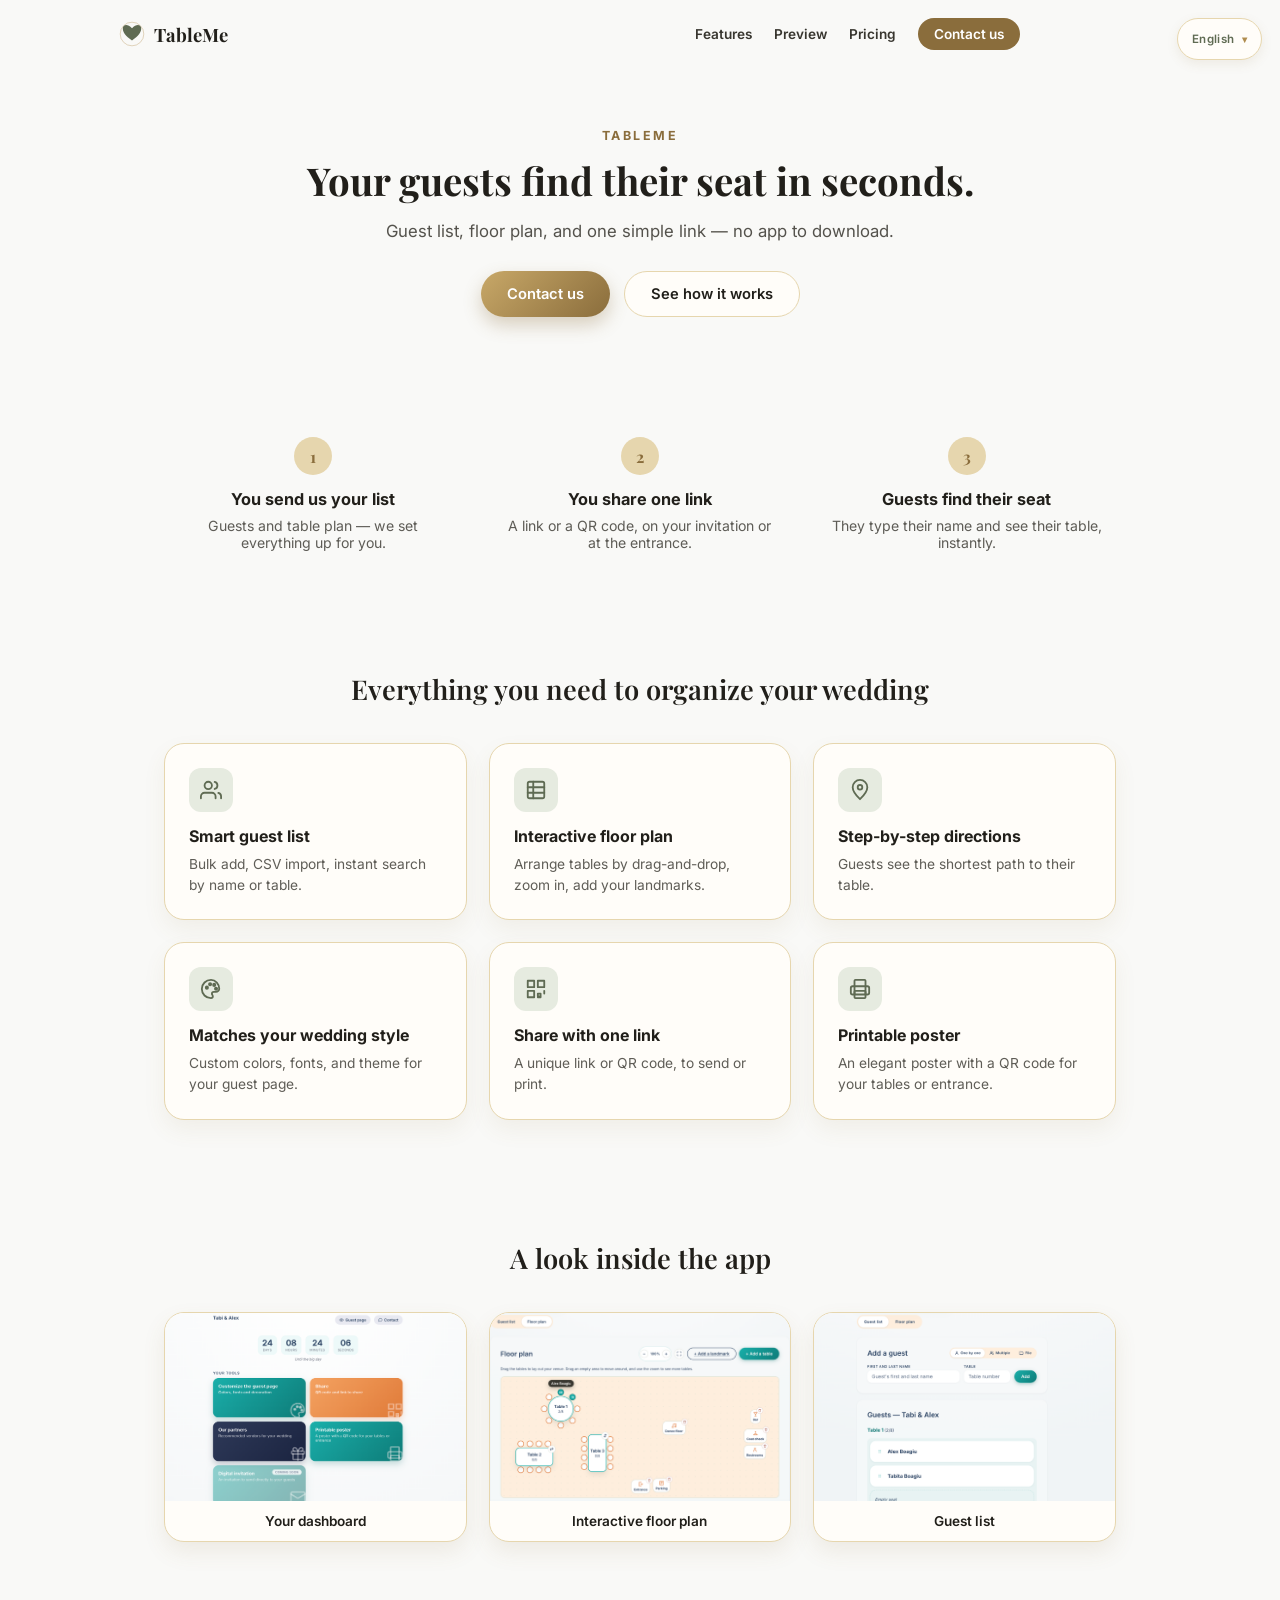
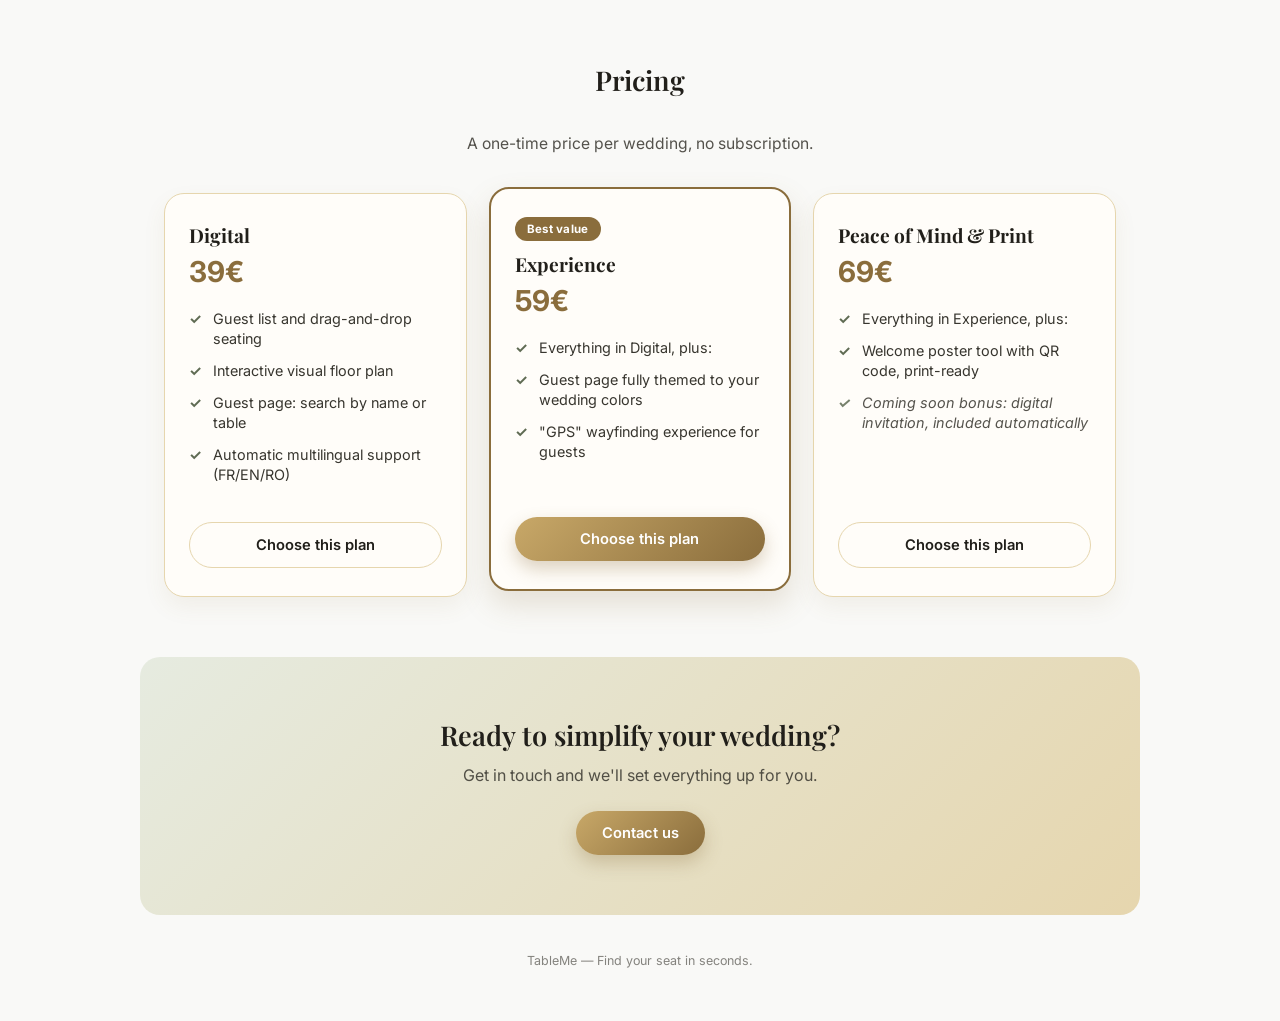
==== commit 82d32b3a: "feat: add real pricing tiers to the landing page Replace the generic "contact us for a quote" placeh" ====
--- a/index.html
+++ b/index.html
@@ -130,8 +130,41 @@
 
   <section class="landing-section landing-pricing" id="pricing">
     <h2 data-i18n="landingPricingTitle">Tarifs</h2>
-    <p class="landing-pricing-desc" data-i18n="landingPricingDesc">Chaque mariage est différent — contactez-nous pour un tarif adapté à vos besoins.</p>
-    <a class="landing-btn-primary" href="#contact" data-i18n="landingPricingCta">Demander un devis</a>
+    <p class="landing-pricing-desc" data-i18n="landingPricingDesc">Un tarif unique par mariage, sans abonnement.</p>
+    <div class="landing-pricing-grid">
+      <div class="landing-pricing-card">
+        <h3 data-i18n="landingTier1Name">Digital</h3>
+        <p class="landing-pricing-price" data-i18n="landingTier1Price">39€</p>
+        <ul class="landing-pricing-features">
+          <li data-i18n="landingTier1Feature1">Liste d'invités et placement par glisser-déposer</li>
+          <li data-i18n="landingTier1Feature2">Plan de salle visuel interactif</li>
+          <li data-i18n="landingTier1Feature3">Page invités : recherche par nom ou table</li>
+          <li data-i18n="landingTier1Feature4">Multilingue automatique (FR/EN/RO)</li>
+        </ul>
+        <a class="landing-btn-secondary" href="#contact" data-i18n="landingTierCta">Choisir cette offre</a>
+      </div>
+      <div class="landing-pricing-card landing-pricing-card-featured">
+        <span class="landing-pricing-badge" data-i18n="landingTier2Badge">Meilleur rapport qualité/prix</span>
+        <h3 data-i18n="landingTier2Name">Expérience</h3>
+        <p class="landing-pricing-price" data-i18n="landingTier2Price">59€</p>
+        <ul class="landing-pricing-features">
+          <li data-i18n="landingTier2Feature1">Tout Digital, plus :</li>
+          <li data-i18n="landingTier2Feature2">Page invités 100% aux couleurs du mariage</li>
+          <li data-i18n="landingTier2Feature3">Orientation GPS dans la salle</li>
+        </ul>
+        <a class="landing-btn-primary" href="#contact" data-i18n="landingTierCta">Choisir cette offre</a>
+      </div>
+      <div class="landing-pricing-card">
+        <h3 data-i18n="landingTier3Name">Sérénité &amp; Print</h3>
+        <p class="landing-pricing-price" data-i18n="landingTier3Price">69€</p>
+        <ul class="landing-pricing-features">
+          <li data-i18n="landingTier3Feature1">Tout Expérience, plus :</li>
+          <li data-i18n="landingTier3Feature2">Affiche d'accueil avec QR code, prête à imprimer</li>
+          <li class="landing-pricing-bonus" data-i18n="landingTier3Feature3">Bonus à venir : invitation numérique, incluse automatiquement</li>
+        </ul>
+        <a class="landing-btn-secondary" href="#contact" data-i18n="landingTierCta">Choisir cette offre</a>
+      </div>
+    </div>
   </section>
 
   <section class="landing-section landing-contact" id="contact">
--- a/css/landing.css
+++ b/css/landing.css
@@ -258,9 +258,94 @@
 
 .landing-pricing-desc {
   max-width: 480px;
-  margin: 0 auto 26px;
+  margin: 0 auto 40px;
   font-size: 0.98rem;
   opacity: 0.85;
+}
+
+.landing-pricing-grid {
+  display: grid;
+  grid-template-columns: repeat(3, 1fr);
+  gap: 22px;
+  align-items: stretch;
+  text-align: left;
+}
+
+.landing-pricing-card {
+  display: flex;
+  flex-direction: column;
+  padding: 28px 24px;
+  border-radius: var(--radius);
+  background: var(--paper);
+  border: 1px solid var(--gold-light);
+  box-shadow: 0 10px 22px rgba(138, 109, 60, 0.08);
+}
+
+.landing-pricing-card-featured {
+  border: 2px solid var(--gold-deep);
+  box-shadow: 0 14px 30px rgba(138, 109, 60, 0.18);
+  transform: translateY(-6px);
+}
+
+.landing-pricing-badge {
+  display: inline-block;
+  margin-bottom: 10px;
+  padding: 5px 12px;
+  border-radius: var(--radius-pill);
+  background: var(--gold-deep);
+  color: #fff;
+  font-size: 0.72rem;
+  font-weight: 700;
+  letter-spacing: 0.3px;
+  align-self: flex-start;
+}
+
+.landing-pricing-card h3 {
+  margin: 0 0 6px;
+  font-family: 'Playfair Display', serif;
+  font-size: 1.2rem;
+  color: var(--charcoal);
+}
+
+.landing-pricing-price {
+  margin: 0 0 20px;
+  font-size: 1.8rem;
+  font-weight: 700;
+  color: var(--gold-deep);
+}
+
+.landing-pricing-features {
+  flex: 1;
+  margin: 0 0 24px;
+  padding: 0;
+  list-style: none;
+}
+
+.landing-pricing-features li {
+  position: relative;
+  margin-bottom: 12px;
+  padding-left: 24px;
+  font-size: 0.9rem;
+  color: var(--ink);
+  line-height: 1.4;
+}
+
+.landing-pricing-features li::before {
+  content: '✓';
+  position: absolute;
+  left: 0;
+  color: var(--sage-deep);
+  font-weight: 700;
+}
+
+.landing-pricing-features li.landing-pricing-bonus {
+  font-style: italic;
+  opacity: 0.85;
+}
+
+.landing-pricing-card .landing-btn-primary,
+.landing-pricing-card .landing-btn-secondary {
+  align-self: stretch;
 }
 
 .landing-contact {
@@ -304,7 +389,12 @@
 
   .landing-steps,
   .landing-features-grid,
-  .landing-screenshots-grid {
+  .landing-screenshots-grid,
+  .landing-pricing-grid {
     grid-template-columns: 1fr;
   }
-}
+
+  .landing-pricing-card-featured {
+    transform: none;
+  }
+}
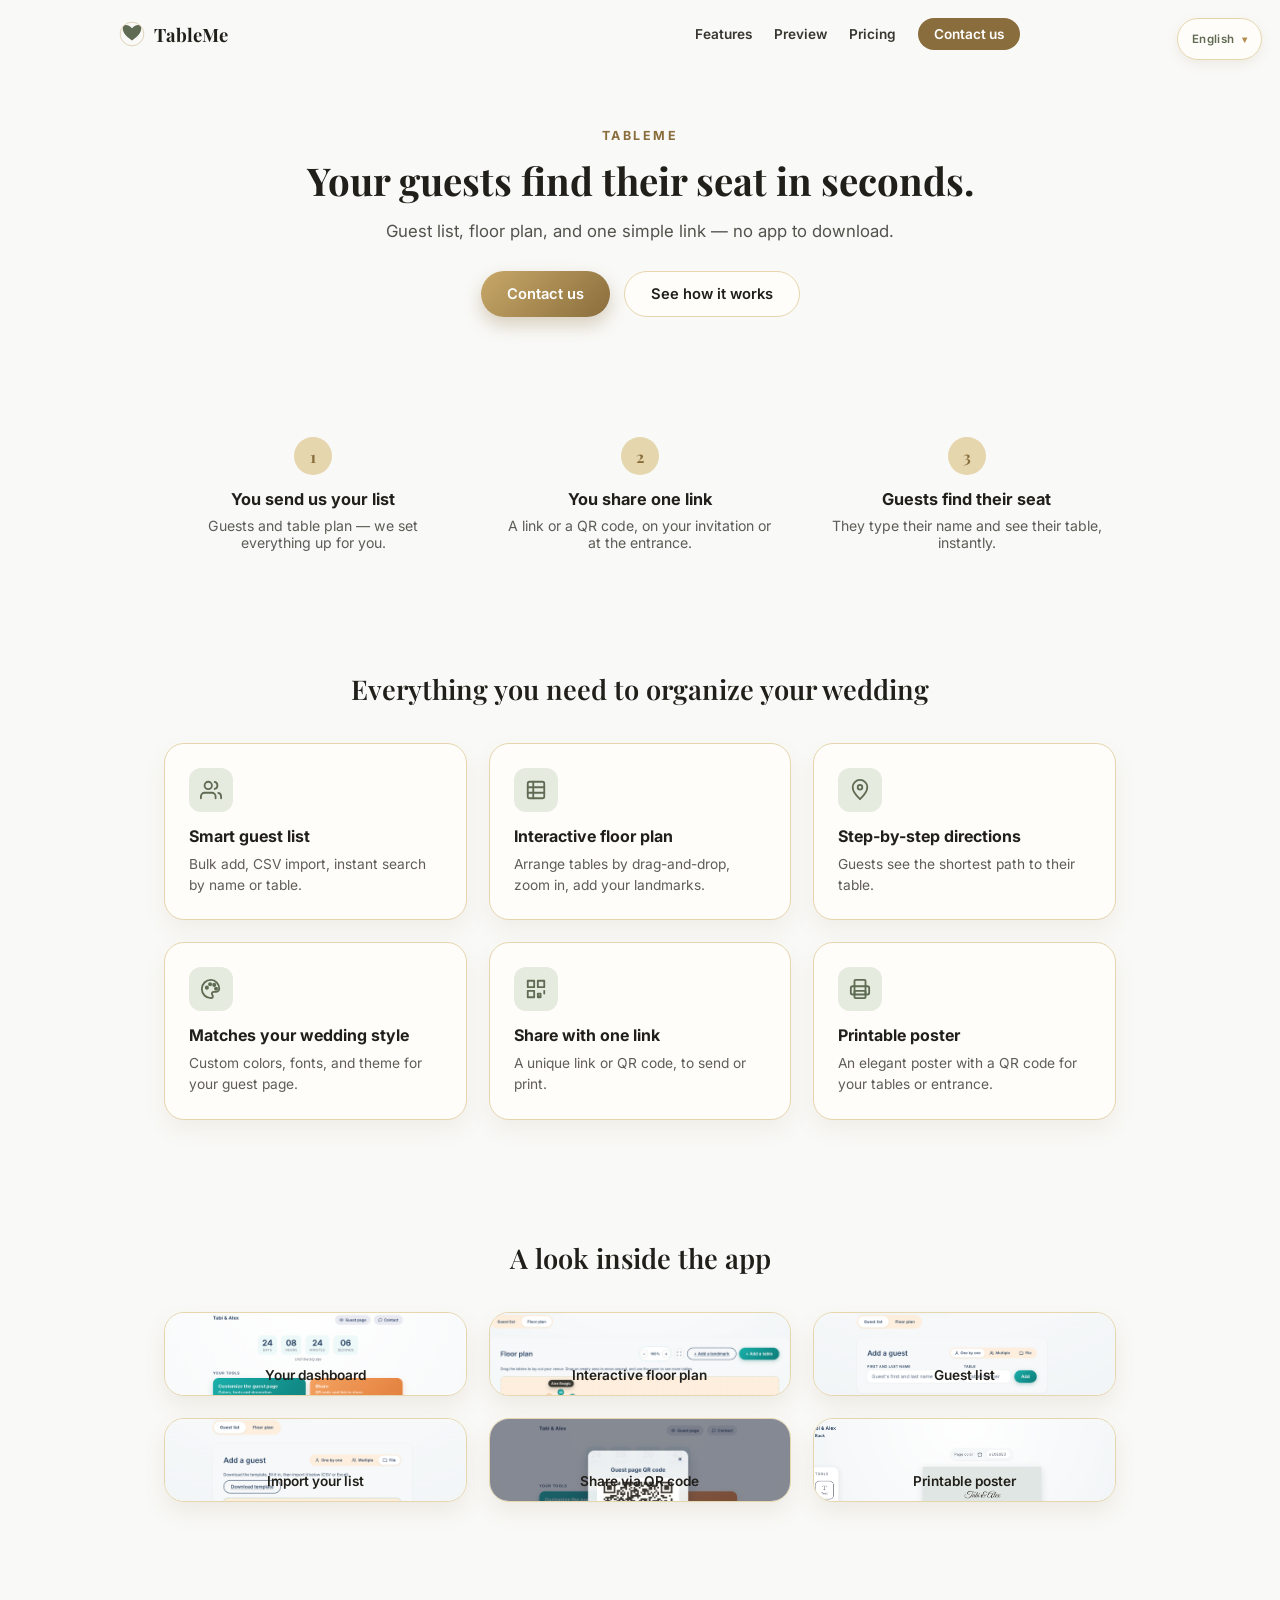
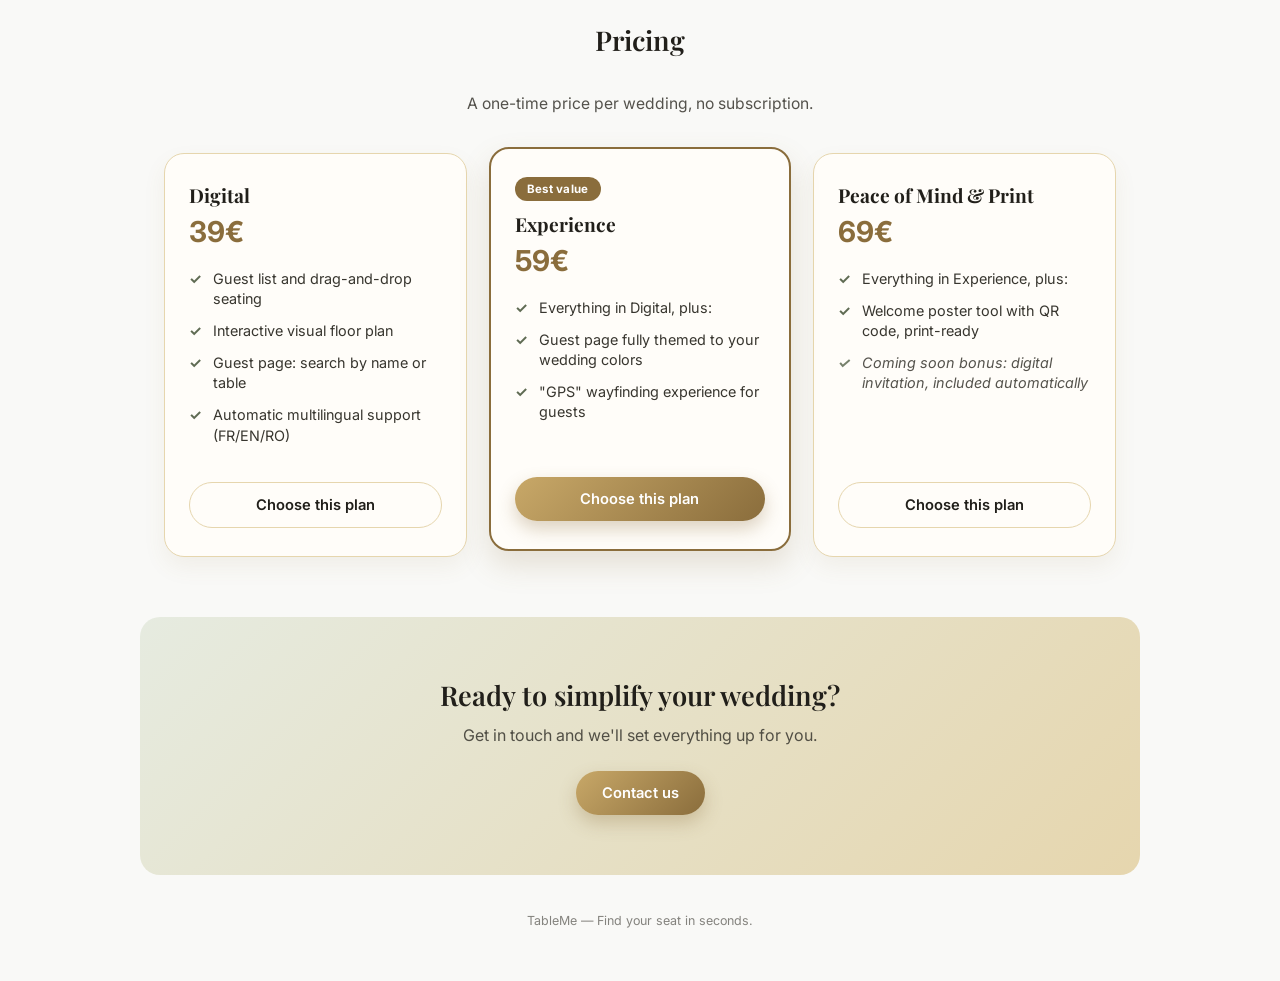
==== commit e36d71bf: "feat: show all 6 screenshots on the landing page, open full-size on click Add the 3 remaining screen" ====
--- a/index.html
+++ b/index.html
@@ -114,19 +114,50 @@
     <h2 data-i18n="landingScreenshotsTitle">Un aperçu de l'application</h2>
     <div class="landing-screenshots-grid">
       <figure class="landing-screenshot-frame">
-        <img src="images/screenshot-dashboard.png" alt="" loading="lazy" />
+        <button type="button" class="landing-screenshot-btn" data-full="images/screenshot-dashboard.png">
+          <img src="images/screenshot-dashboard.png" alt="" loading="lazy" />
+        </button>
         <figcaption data-i18n="landingScreenshot1Caption">Votre tableau de bord</figcaption>
       </figure>
       <figure class="landing-screenshot-frame">
-        <img src="images/screenshot-floorplan.png" alt="" loading="lazy" />
+        <button type="button" class="landing-screenshot-btn" data-full="images/screenshot-floorplan.png">
+          <img src="images/screenshot-floorplan.png" alt="" loading="lazy" />
+        </button>
         <figcaption data-i18n="landingScreenshot2Caption">Plan de salle interactif</figcaption>
       </figure>
       <figure class="landing-screenshot-frame">
-        <img src="images/screenshot-guestlist.png" alt="" loading="lazy" />
+        <button type="button" class="landing-screenshot-btn" data-full="images/screenshot-guestlist.png">
+          <img src="images/screenshot-guestlist.png" alt="" loading="lazy" />
+        </button>
         <figcaption data-i18n="landingScreenshot3Caption">Liste d'invités</figcaption>
       </figure>
-    </div>
-  </section>
+      <figure class="landing-screenshot-frame">
+        <button type="button" class="landing-screenshot-btn" data-full="images/screenshot-import.png">
+          <img src="images/screenshot-import.png" alt="" loading="lazy" />
+        </button>
+        <figcaption data-i18n="landingScreenshot4Caption">Import de votre liste</figcaption>
+      </figure>
+      <figure class="landing-screenshot-frame">
+        <button type="button" class="landing-screenshot-btn" data-full="images/screenshot-qrcode.png">
+          <img src="images/screenshot-qrcode.png" alt="" loading="lazy" />
+        </button>
+        <figcaption data-i18n="landingScreenshot5Caption">Partage en QR code</figcaption>
+      </figure>
+      <figure class="landing-screenshot-frame">
+        <button type="button" class="landing-screenshot-btn" data-full="images/screenshot-poster.png">
+          <img src="images/screenshot-poster.png" alt="" loading="lazy" />
+        </button>
+        <figcaption data-i18n="landingScreenshot6Caption">Affiche imprimable</figcaption>
+      </figure>
+    </div>
+  </section>
+
+  <div id="screenshot-lightbox" class="modal-overlay" hidden>
+    <div class="modal-panel photo-lightbox-panel">
+      <button type="button" class="modal-close" id="screenshot-lightbox-close" aria-label="Close">&times;</button>
+      <img id="screenshot-lightbox-img" src="" alt="" />
+    </div>
+  </div>
 
   <section class="landing-section landing-pricing" id="pricing">
     <h2 data-i18n="landingPricingTitle">Tarifs</h2>
--- a/css/landing.css
+++ b/css/landing.css
@@ -236,12 +236,26 @@
   box-shadow: 0 10px 22px rgba(138, 109, 60, 0.1);
 }
 
+.landing-screenshot-btn {
+  display: block;
+  width: 100%;
+  padding: 0;
+  border: none;
+  background: none;
+  cursor: pointer;
+}
+
 .landing-screenshot-frame img {
   display: block;
   width: 100%;
   aspect-ratio: 16 / 10;
   object-fit: cover;
   object-position: top;
+  transition: filter 0.15s ease;
+}
+
+.landing-screenshot-btn:hover img {
+  filter: brightness(0.94);
 }
 
 .landing-screenshot-frame figcaption {
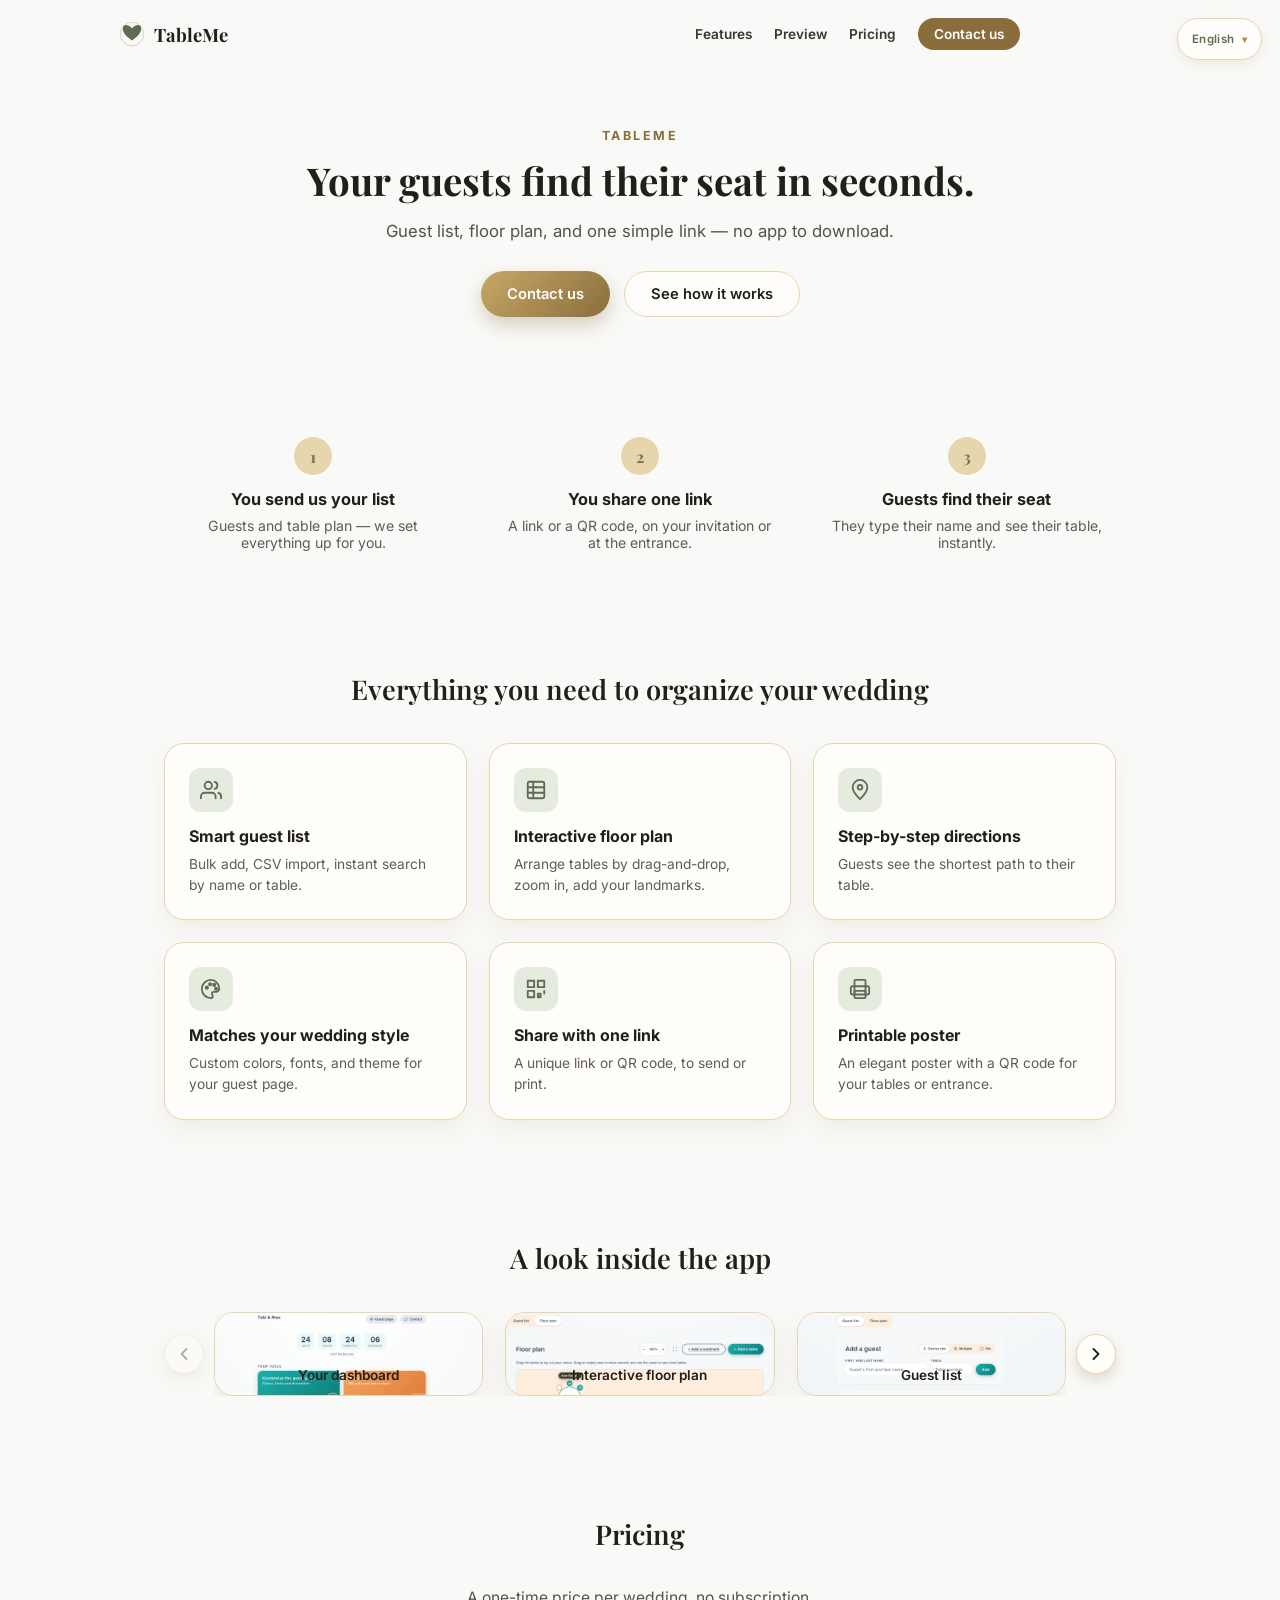
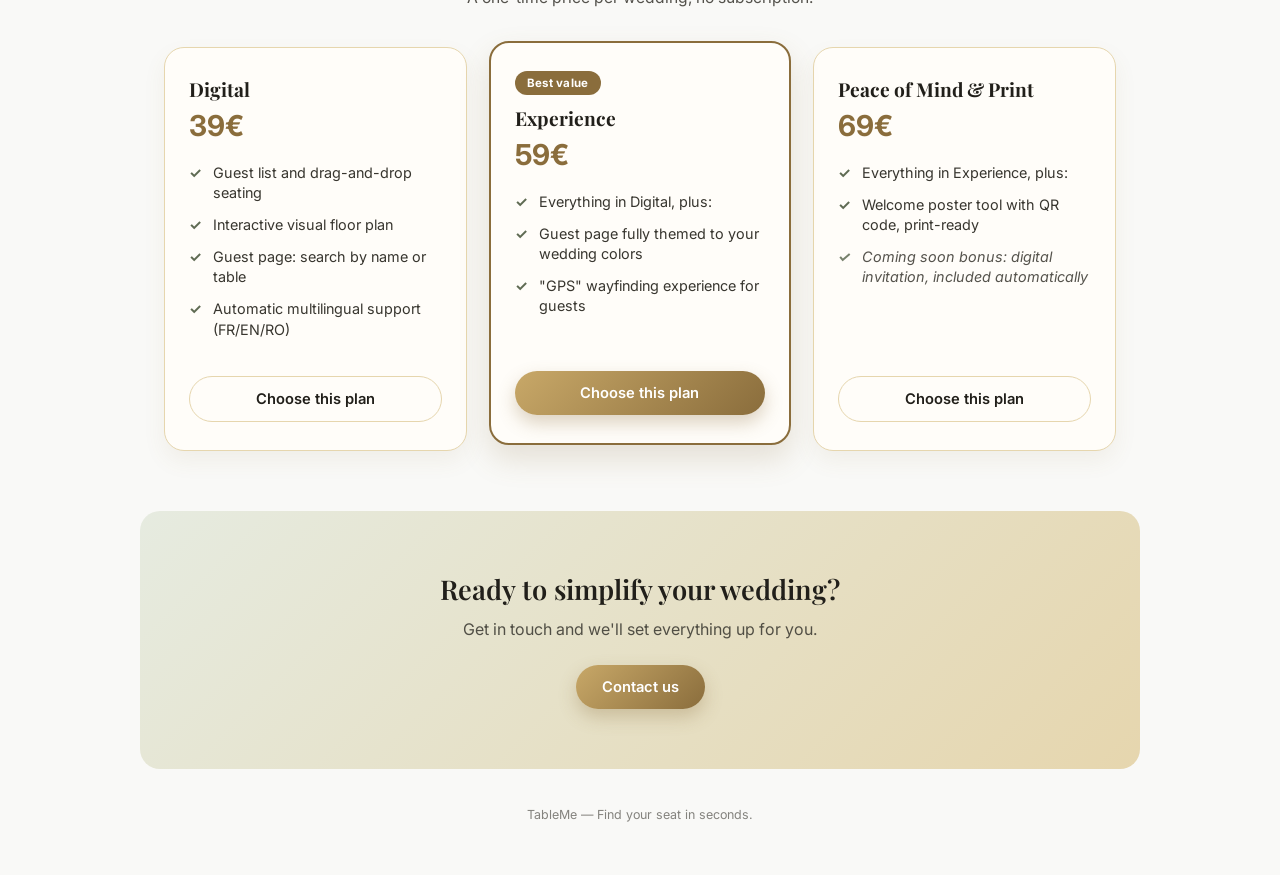
==== commit 6b87d5af: "feat: replace screenshots grid with an arrow-driven carousel Shows 3 screenshots at a time (2 on tab" ====
--- a/index.html
+++ b/index.html
@@ -38,7 +38,10 @@
       <img src="favicon.svg" alt="" width="28" height="28" />
       <span>TableMe</span>
     </a>
-    <div class="landing-nav-links">
+    <button type="button" class="landing-nav-toggle" id="landing-nav-toggle" aria-label="Menu" aria-expanded="false">
+      <svg viewBox="0 0 24 24" width="22" height="22" fill="none" stroke="currentColor" stroke-width="2" stroke-linecap="round"><line x1="4" y1="7" x2="20" y2="7"/><line x1="4" y1="12" x2="20" y2="12"/><line x1="4" y1="17" x2="20" y2="17"/></svg>
+    </button>
+    <div class="landing-nav-links" id="landing-nav-links">
       <a href="#features" data-i18n="landingNavFeatures">Fonctionnalités</a>
       <a href="#screenshots" data-i18n="landingNavScreenshots">Aperçu</a>
       <a href="#pricing" data-i18n="landingNavPricing">Tarifs</a>
@@ -112,43 +115,53 @@
 
   <section class="landing-section landing-screenshots" id="screenshots">
     <h2 data-i18n="landingScreenshotsTitle">Un aperçu de l'application</h2>
-    <div class="landing-screenshots-grid">
-      <figure class="landing-screenshot-frame">
-        <button type="button" class="landing-screenshot-btn" data-full="images/screenshot-dashboard.png">
-          <img src="images/screenshot-dashboard.png" alt="" loading="lazy" />
-        </button>
-        <figcaption data-i18n="landingScreenshot1Caption">Votre tableau de bord</figcaption>
-      </figure>
-      <figure class="landing-screenshot-frame">
-        <button type="button" class="landing-screenshot-btn" data-full="images/screenshot-floorplan.png">
-          <img src="images/screenshot-floorplan.png" alt="" loading="lazy" />
-        </button>
-        <figcaption data-i18n="landingScreenshot2Caption">Plan de salle interactif</figcaption>
-      </figure>
-      <figure class="landing-screenshot-frame">
-        <button type="button" class="landing-screenshot-btn" data-full="images/screenshot-guestlist.png">
-          <img src="images/screenshot-guestlist.png" alt="" loading="lazy" />
-        </button>
-        <figcaption data-i18n="landingScreenshot3Caption">Liste d'invités</figcaption>
-      </figure>
-      <figure class="landing-screenshot-frame">
-        <button type="button" class="landing-screenshot-btn" data-full="images/screenshot-import.png">
-          <img src="images/screenshot-import.png" alt="" loading="lazy" />
-        </button>
-        <figcaption data-i18n="landingScreenshot4Caption">Import de votre liste</figcaption>
-      </figure>
-      <figure class="landing-screenshot-frame">
-        <button type="button" class="landing-screenshot-btn" data-full="images/screenshot-qrcode.png">
-          <img src="images/screenshot-qrcode.png" alt="" loading="lazy" />
-        </button>
-        <figcaption data-i18n="landingScreenshot5Caption">Partage en QR code</figcaption>
-      </figure>
-      <figure class="landing-screenshot-frame">
-        <button type="button" class="landing-screenshot-btn" data-full="images/screenshot-poster.png">
-          <img src="images/screenshot-poster.png" alt="" loading="lazy" />
-        </button>
-        <figcaption data-i18n="landingScreenshot6Caption">Affiche imprimable</figcaption>
-      </figure>
+    <div class="landing-carousel">
+      <button type="button" class="landing-carousel-arrow landing-carousel-prev" id="landing-carousel-prev" aria-label="Previous">
+        <svg viewBox="0 0 24 24" width="20" height="20" fill="none" stroke="currentColor" stroke-width="2.2" stroke-linecap="round" stroke-linejoin="round"><polyline points="15 18 9 12 15 6"/></svg>
+      </button>
+      <div class="landing-carousel-viewport" id="landing-carousel-viewport">
+        <div class="landing-carousel-track">
+          <figure class="landing-screenshot-frame">
+            <button type="button" class="landing-screenshot-btn" data-full="images/screenshot-dashboard.png">
+              <img src="images/screenshot-dashboard.png" alt="" loading="lazy" />
+            </button>
+            <figcaption data-i18n="landingScreenshot1Caption">Votre tableau de bord</figcaption>
+          </figure>
+          <figure class="landing-screenshot-frame">
+            <button type="button" class="landing-screenshot-btn" data-full="images/screenshot-floorplan.png">
+              <img src="images/screenshot-floorplan.png" alt="" loading="lazy" />
+            </button>
+            <figcaption data-i18n="landingScreenshot2Caption">Plan de salle interactif</figcaption>
+          </figure>
+          <figure class="landing-screenshot-frame">
+            <button type="button" class="landing-screenshot-btn" data-full="images/screenshot-guestlist.png">
+              <img src="images/screenshot-guestlist.png" alt="" loading="lazy" />
+            </button>
+            <figcaption data-i18n="landingScreenshot3Caption">Liste d'invités</figcaption>
+          </figure>
+          <figure class="landing-screenshot-frame">
+            <button type="button" class="landing-screenshot-btn" data-full="images/screenshot-import.png">
+              <img src="images/screenshot-import.png" alt="" loading="lazy" />
+            </button>
+            <figcaption data-i18n="landingScreenshot4Caption">Import de votre liste</figcaption>
+          </figure>
+          <figure class="landing-screenshot-frame">
+            <button type="button" class="landing-screenshot-btn" data-full="images/screenshot-qrcode.png">
+              <img src="images/screenshot-qrcode.png" alt="" loading="lazy" />
+            </button>
+            <figcaption data-i18n="landingScreenshot5Caption">Partage en QR code</figcaption>
+          </figure>
+          <figure class="landing-screenshot-frame">
+            <button type="button" class="landing-screenshot-btn" data-full="images/screenshot-poster.png">
+              <img src="images/screenshot-poster.png" alt="" loading="lazy" />
+            </button>
+            <figcaption data-i18n="landingScreenshot6Caption">Affiche imprimable</figcaption>
+          </figure>
+        </div>
+      </div>
+      <button type="button" class="landing-carousel-arrow landing-carousel-next" id="landing-carousel-next" aria-label="Next">
+        <svg viewBox="0 0 24 24" width="20" height="20" fill="none" stroke="currentColor" stroke-width="2.2" stroke-linecap="round" stroke-linejoin="round"><polyline points="9 6 15 12 9 18"/></svg>
+      </button>
     </div>
   </section>
 
--- a/css/landing.css
+++ b/css/landing.css
@@ -54,6 +54,19 @@
 
 .landing-nav-cta:hover {
   background: var(--gold);
+}
+
+.landing-nav-toggle {
+  display: none;
+  align-items: center;
+  justify-content: center;
+  width: 38px;
+  height: 38px;
+  padding: 0;
+  border: none;
+  background: none;
+  color: var(--charcoal);
+  cursor: pointer;
 }
 
 .landing-hero {
@@ -221,13 +234,60 @@
   line-height: 1.5;
 }
 
-.landing-screenshots-grid {
-  display: grid;
-  grid-template-columns: repeat(3, 1fr);
+.landing-carousel {
+  display: flex;
+  align-items: center;
+  gap: 10px;
+}
+
+.landing-carousel-arrow {
+  flex: 0 0 auto;
+  display: flex;
+  align-items: center;
+  justify-content: center;
+  width: 40px;
+  height: 40px;
+  padding: 0;
+  border-radius: 50%;
+  background: var(--paper);
+  border: 1px solid var(--gold-light);
+  color: var(--charcoal);
+  cursor: pointer;
+  transition: background 0.15s ease, transform 0.15s ease;
+}
+
+.landing-carousel-arrow:hover {
+  background: var(--sage-light);
+}
+
+.landing-carousel-arrow:disabled {
+  opacity: 0.35;
+  cursor: default;
+}
+
+.landing-carousel-arrow:disabled:hover {
+  background: var(--paper);
+}
+
+.landing-carousel-viewport {
+  flex: 1 1 auto;
+  overflow-x: auto;
+  scroll-snap-type: x mandatory;
+  scrollbar-width: none;
+}
+
+.landing-carousel-viewport::-webkit-scrollbar {
+  display: none;
+}
+
+.landing-carousel-track {
+  display: flex;
   gap: 22px;
 }
 
 .landing-screenshot-frame {
+  flex: 0 0 calc((100% - 44px) / 3);
+  scroll-snap-align: start;
   margin: 0;
   border-radius: var(--radius);
   overflow: hidden;
@@ -389,12 +449,51 @@
 
 @media (max-width: 760px) {
   .landing-nav {
-    padding: 16px 110px 16px 18px;
+    padding: 14px 18px;
+    position: relative;
+  }
+
+  .landing-nav-toggle {
+    display: flex;
   }
 
   .landing-nav-links {
-    gap: 14px;
-    font-size: 0.78rem;
+    display: none;
+    position: absolute;
+    top: 100%;
+    left: 0;
+    right: 0;
+    flex-direction: column;
+    align-items: stretch;
+    gap: 0;
+    padding: 8px 18px 16px;
+    background: var(--cream);
+    border-bottom: 1px solid var(--gold-light);
+    box-shadow: 0 12px 20px rgba(33, 31, 26, 0.08);
+  }
+
+  .landing-nav-links.is-open {
+    display: flex;
+  }
+
+  .landing-nav-links a {
+    padding: 12px 0;
+    border-bottom: 1px solid var(--gold-light);
+  }
+
+  .landing-nav-links a:last-child {
+    border-bottom: none;
+  }
+
+  .landing-nav-cta {
+    margin-top: 10px;
+    text-align: center;
+  }
+
+  body.landing-theme .lang-switcher-mount {
+    top: auto;
+    bottom: 18px;
+    right: 18px;
   }
 
   .landing-hero h1 {
@@ -403,7 +502,6 @@
 
   .landing-steps,
   .landing-features-grid,
-  .landing-screenshots-grid,
   .landing-pricing-grid {
     grid-template-columns: 1fr;
   }
@@ -411,4 +509,19 @@
   .landing-pricing-card-featured {
     transform: none;
   }
-}
+
+  .landing-screenshot-frame {
+    flex-basis: 100%;
+  }
+
+  .landing-carousel-arrow {
+    width: 34px;
+    height: 34px;
+  }
+}
+
+@media (min-width: 761px) and (max-width: 900px) {
+  .landing-screenshot-frame {
+    flex-basis: calc((100% - 22px) / 2);
+  }
+}
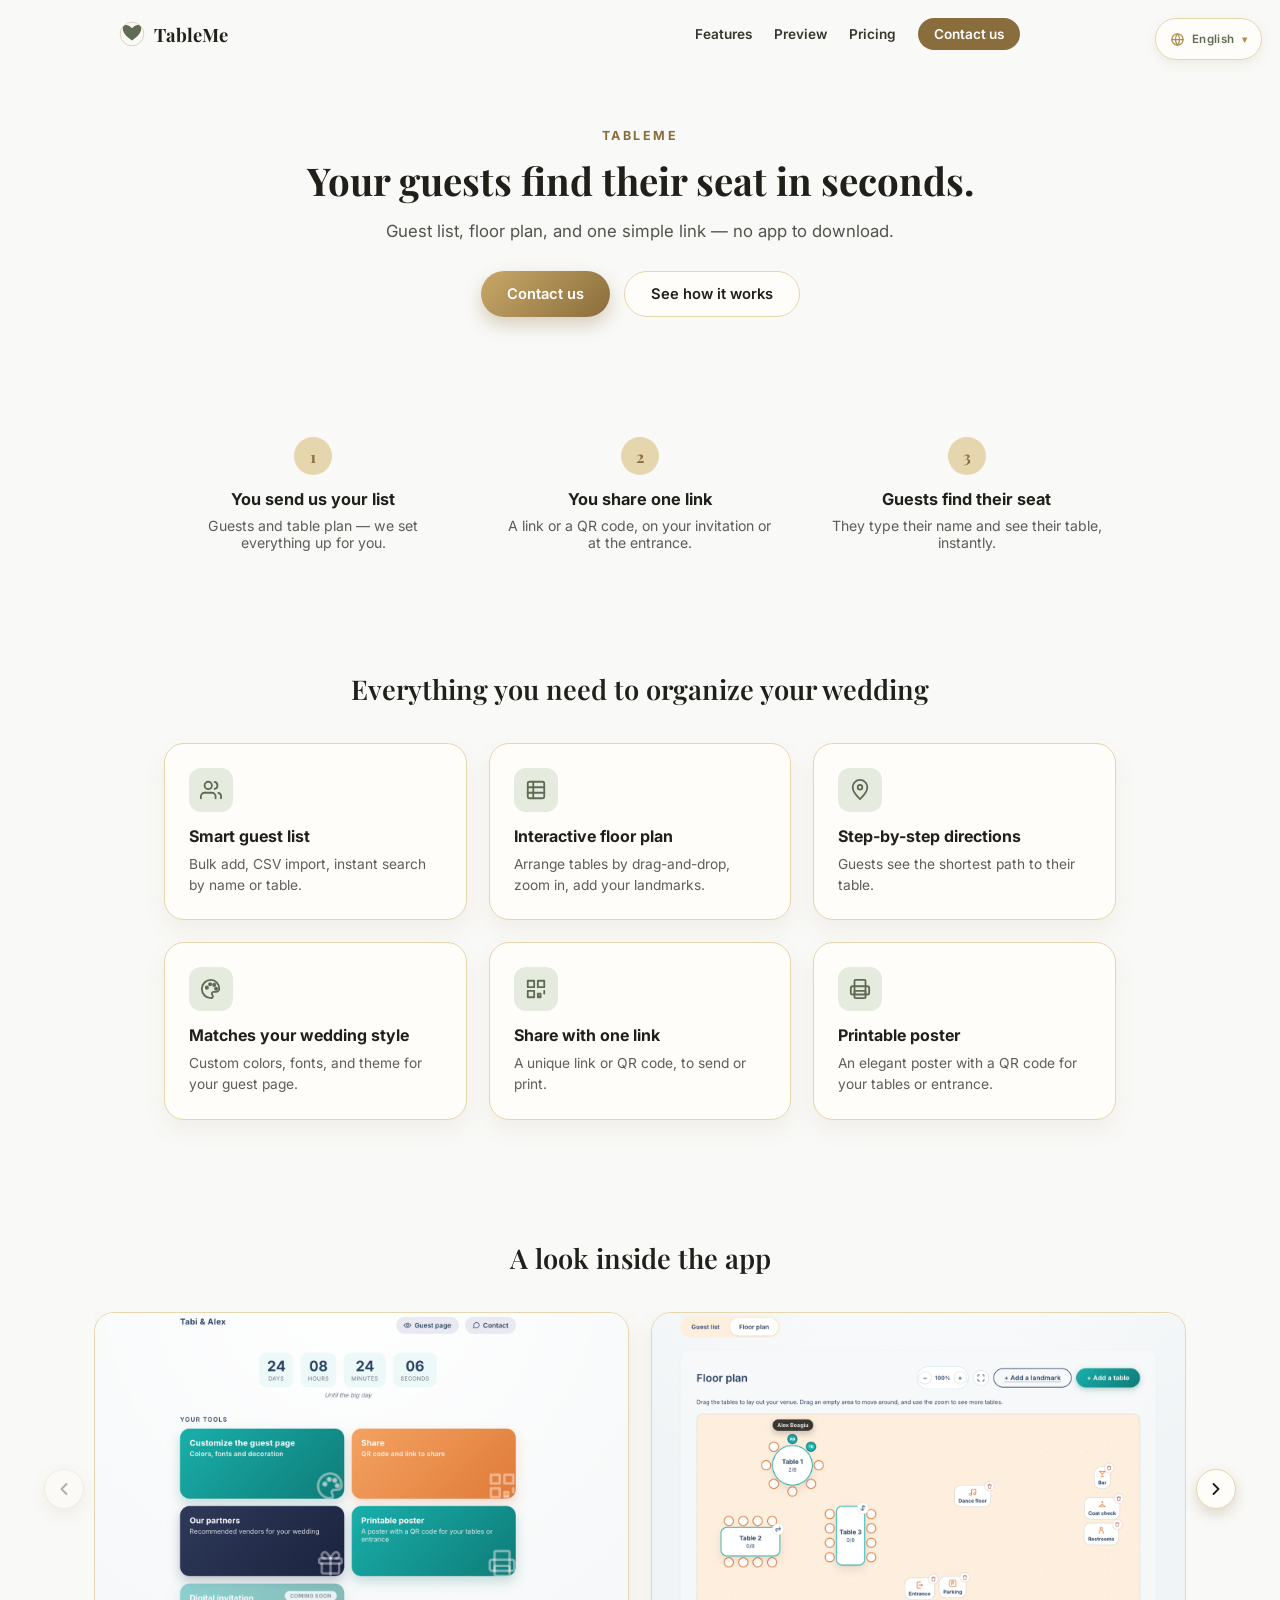
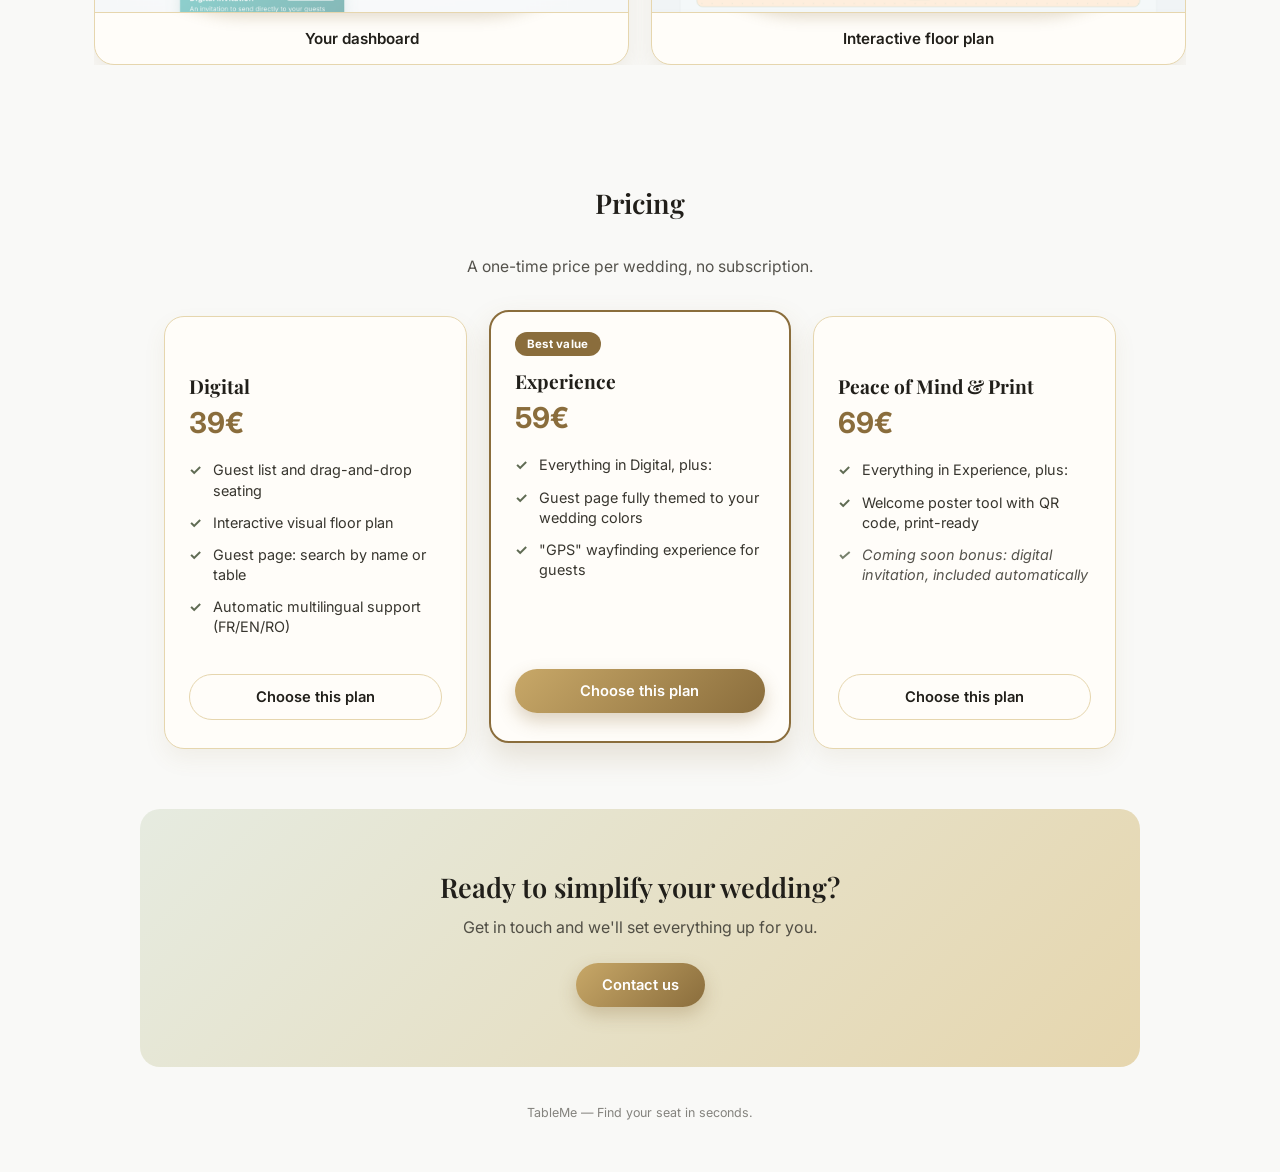
==== commit 09f36147: "feat(contact): replace the Google Form with a mailto link Used on the admin pages (wedding-admin, fl" ====
--- a/index.html
+++ b/index.html
@@ -214,7 +214,7 @@
   <section class="landing-section landing-contact" id="contact">
     <h2 data-i18n="landingContactTitle">Prêt à simplifier votre mariage ?</h2>
     <p data-i18n="landingContactDesc">Écrivez-nous et on s'occupe de tout configurer pour vous.</p>
-    <a class="landing-btn-primary" id="landing-contact-btn" href="https://docs.google.com/forms/d/e/1FAIpQLSftDL9S73uFKMD87wDGL4NMfIa3VIJ_GVOEkFeHzTbPqzlZWA/viewform?usp=publish-editor" target="_blank" rel="noopener" data-i18n="landingContactCta">Nous contacter</a>
+    <a class="landing-btn-primary" id="landing-contact-btn" href="mailto:boagiualexandru@gmail.com" data-i18n="landingContactCta">Nous contacter</a>
   </section>
 
   <footer class="landing-footer">
--- a/css/style.css
+++ b/css/style.css
@@ -34,6 +34,20 @@
   box-sizing: border-box;
 }
 
+/* Mobile Chrome's address bar collapses/expands on scroll or even a tap,
+   which changes the visual viewport height after `100vh` was already
+   measured — if body's own painted area ends just short of the new, taller
+   viewport, the gap shows through to <html>'s default (white) background
+   instead of the page's own, looking like a hard line cutting across
+   whatever happens to sit near the bottom of the screen at that moment.
+   Giving <html> the same background is a static, always-correct safety net
+   regardless of why/when that gap opens up. --guest-bg defaults to --cream
+   and gets overridden per-wedding on guest-facing pages, so this tracks
+   whichever theme is actually in use. */
+html {
+  background: var(--guest-bg);
+}
+
 body {
   margin: 0;
   font-family: 'Inter', sans-serif;
@@ -42,6 +56,7 @@
   background-image: radial-gradient(circle at 50% 0%, #ffffff 0%, var(--cream) 60%);
   color: var(--ink);
   min-height: 100vh;
+  min-height: 100dvh;
   -webkit-font-smoothing: antialiased;
 }
 
@@ -283,13 +298,51 @@
 
 input::placeholder, textarea::placeholder {
   color: var(--sage-deep);
-  opacity: 0.75;
+  opacity: 0.45;
 }
 
 input:focus, select:focus, textarea:focus {
   outline: none;
   border-color: var(--gold);
   box-shadow: 0 0 0 4px rgba(176, 141, 79, 0.14);
+}
+
+.phone-input-group {
+  display: flex;
+  border-radius: var(--radius-sm);
+  transition: box-shadow 0.15s ease;
+}
+
+/* The select and input each keep their own (half-rounded) border-radius so
+   they read as one merged pill, but that means each one's default focus
+   box-shadow doesn't line up with the pill's true outer shape and visibly
+   bleeds past the seam between them. Suppress the per-control glow and draw
+   a single correctly-rounded one on the shared wrapper instead. */
+.phone-input-group .phone-code-select:focus,
+.phone-input-group input:focus {
+  box-shadow: none;
+}
+
+.phone-input-group:focus-within {
+  box-shadow: 0 0 0 4px rgba(176, 141, 79, 0.14);
+}
+
+.phone-input-group .phone-code-select {
+  flex: 0 0 auto;
+  width: 88px;
+  min-width: 88px;
+  padding: 0 6px;
+  border-right: none;
+  border-radius: var(--radius-sm) 0 0 var(--radius-sm);
+  white-space: nowrap;
+  overflow: hidden;
+  text-overflow: ellipsis;
+}
+
+.phone-input-group input {
+  flex: 1;
+  min-width: 0;
+  border-radius: 0 var(--radius-sm) var(--radius-sm) 0;
 }
 
 .search-field {
@@ -481,8 +534,10 @@
 
 nav.admin-nav {
   display: flex;
+  flex-wrap: wrap;
   justify-content: space-between;
   align-items: center;
+  gap: 10px;
   margin-bottom: 36px;
   font-size: 0.85rem;
 }
@@ -507,6 +562,7 @@
 
 .admin-nav-actions {
   display: flex;
+  flex-wrap: wrap;
   align-items: center;
   gap: 12px;
 }
@@ -785,6 +841,12 @@
   white-space: pre-wrap;
 }
 
+.poster-el {
+  /* Without this, a touch-drag on these elements scrolls/zooms the page
+     instead of being delivered as pointermove events. */
+  touch-action: none;
+}
+
 .poster-el.selected {
   outline: 1.5px dashed var(--gold-deep);
 }
@@ -804,6 +866,7 @@
   color: #fff;
   cursor: move;
   user-select: none;
+  touch-action: none;
 }
 
 .poster-el.selected .poster-text-drag-handle {
@@ -848,9 +911,28 @@
   border-radius: 4px;
   background: var(--gold-deep);
   cursor: nwse-resize;
+  touch-action: none;
 }
 
 .poster-el.selected .poster-resize-handle {
+  display: block;
+}
+
+.poster-text-width-handle {
+  position: absolute;
+  top: 50%;
+  right: -6px;
+  transform: translateY(-50%);
+  display: none;
+  width: 14px;
+  height: 14px;
+  border-radius: 4px;
+  background: var(--gold-deep);
+  cursor: ew-resize;
+  touch-action: none;
+}
+
+.poster-el.selected .poster-text-width-handle {
   display: block;
 }
 
@@ -868,6 +950,7 @@
   color: #fff;
   cursor: grab;
   user-select: none;
+  touch-action: none;
 }
 
 .poster-el.selected .poster-rotate-handle {
@@ -885,6 +968,7 @@
   border-radius: 4px;
   background: var(--gold-deep);
   cursor: ew-resize;
+  touch-action: none;
 }
 
 .poster-el.selected .poster-divider-resize-handle {
@@ -1048,35 +1132,6 @@
   background: var(--gold-light);
   border-color: var(--gold);
   color: var(--gold-deep);
-}
-
-@media print {
-  body * {
-    visibility: hidden;
-  }
-
-  .poster-sheet,
-  .poster-sheet * {
-    visibility: visible;
-  }
-
-  .poster-sheet {
-    position: absolute;
-    top: 0;
-    left: 0;
-    box-shadow: none;
-  }
-
-  .poster-text-drag-handle,
-  .poster-resize-handle,
-  .poster-divider-resize-handle,
-  .poster-rotate-handle {
-    display: none !important;
-  }
-
-  .poster-el.selected {
-    outline: none !important;
-  }
 }
 
 @media (max-width: 760px) {
@@ -1243,6 +1298,767 @@
   box-shadow: 0 16px 30px color-mix(in srgb, var(--accent-teal-deep) 32%, transparent);
 }
 
+/* Mobile-only label/badge text — shorter wording (eg. "Personnaliser"
+   instead of "Personnaliser la page invité") so the compact mobile tile
+   never has to truncate. Hidden on desktop, where the full label/badge
+   above is used instead. */
+.admin-tool-tile-label-mobile,
+.admin-tool-tile-badge-mobile {
+  display: none;
+}
+
+/* On phones, 7 tall tiles with title+description meant a lot of vertical
+   scroll just to get past the tools section — shrink to a dense icon grid
+   (icon + one short label line, no description) instead. Disabled tiles
+   keep a tiny "soon" corner badge rather than losing the signal entirely. */
+@media (max-width: 600px) {
+  body.admin-theme .admin-tools-grid {
+    grid-template-columns: repeat(4, 1fr);
+    gap: 8px;
+  }
+
+  body.admin-theme .admin-tool-tile {
+    height: auto;
+    flex-direction: column;
+    align-items: center;
+    justify-content: center;
+    text-align: center;
+    padding: 10px 4px;
+    border-radius: 14px;
+    gap: 4px;
+  }
+
+  body.admin-theme .admin-tool-tile-icon {
+    margin-bottom: 0;
+  }
+
+  /* Extra headroom so the corner "soon" badge doesn't sit right on top of
+     the icon below it. */
+  body.admin-theme .admin-tool-tile.is-disabled {
+    padding-top: 22px;
+  }
+
+  body.admin-theme .admin-tool-tile-label {
+    display: none;
+  }
+
+  body.admin-theme .admin-tool-tile-label-mobile {
+    display: block;
+    max-width: 100%;
+    font-size: 0.6rem;
+    font-weight: 700;
+    line-height: 1.2;
+  }
+
+  body.admin-theme .admin-tool-tile-desc,
+  body.admin-theme .admin-tool-tile-badge {
+    display: none;
+  }
+
+  body.admin-theme .admin-tool-tile-badge-mobile {
+    display: block;
+    position: absolute;
+    top: 6px;
+    right: 6px;
+    padding: 1px 6px;
+    font-size: 0.5rem;
+    font-weight: 700;
+    letter-spacing: 0.3px;
+    text-transform: uppercase;
+    color: var(--gold-deep);
+    background: var(--gold-light);
+    border-radius: var(--radius-pill);
+    line-height: 1.4;
+  }
+}
+
+.todo-card h2 {
+  margin: 0 0 18px;
+}
+
+.todo-progress {
+  margin-bottom: 22px;
+}
+
+.todo-progress-label {
+  margin: 0 0 8px;
+  font-size: 0.85rem;
+  font-weight: 600;
+  color: var(--charcoal);
+}
+
+.todo-progress-bar {
+  height: 8px;
+  border-radius: var(--radius-pill);
+  background: var(--sage-light);
+  overflow: hidden;
+}
+
+.todo-progress-fill {
+  height: 100%;
+  width: 0%;
+  border-radius: var(--radius-pill);
+  background: linear-gradient(135deg, var(--gold), var(--gold-deep));
+  transition: width 0.2s ease;
+}
+
+.todo-add-form {
+  display: flex;
+  align-items: center;
+  gap: 10px;
+  padding: 6px 8px;
+  margin-bottom: 18px;
+  border-radius: var(--radius-pill);
+  border: 1.5px dashed color-mix(in srgb, var(--gold-deep) 40%, transparent);
+}
+
+.todo-add-icon {
+  flex: 0 0 auto;
+  display: flex;
+  align-items: center;
+  justify-content: center;
+  width: 32px;
+  height: 32px;
+  padding: 0;
+  border-radius: 50%;
+  border: none;
+  background: var(--gold-light);
+  color: var(--gold-deep);
+  cursor: pointer;
+  transition: background 0.15s ease;
+}
+
+.todo-add-icon:hover {
+  background: var(--gold);
+  color: var(--paper);
+}
+
+.todo-add-form input {
+  flex: 1;
+  border: none;
+  box-shadow: none;
+  background: transparent;
+  padding: 8px 4px;
+  font-size: 0.9rem;
+}
+
+.todo-add-form input:focus {
+  box-shadow: none;
+}
+
+.todo-add-form select {
+  flex: 0 0 auto;
+  width: auto;
+  height: 32px;
+  padding: 0 10px;
+  border: none;
+  border-radius: var(--radius-pill);
+  background: var(--sage-light);
+  color: var(--ink);
+  font-size: 0.78rem;
+}
+
+.todo-add-form select:focus {
+  box-shadow: none;
+}
+
+.todo-layout {
+  display: flex;
+  align-items: flex-start;
+  gap: 28px;
+}
+
+.todo-sidebar {
+  flex: 0 0 200px;
+  padding-top: 6px;
+}
+
+.todo-filter-group {
+  margin-bottom: 26px;
+}
+
+.todo-filter-group:last-child {
+  margin-bottom: 0;
+}
+
+.todo-filter-heading {
+  margin: 0 0 8px;
+  font-size: 0.7rem;
+  font-weight: 700;
+  letter-spacing: 1px;
+  text-transform: uppercase;
+  color: var(--sage-deep);
+}
+
+.todo-filter-list {
+  display: flex;
+  flex-direction: column;
+  gap: 2px;
+}
+
+.todo-filter-link {
+  display: flex;
+  align-items: center;
+  justify-content: space-between;
+  gap: 8px;
+  padding: 7px 10px;
+  border: none;
+  border-radius: var(--radius-sm);
+  background: transparent;
+  color: var(--charcoal);
+  font-size: 0.85rem;
+  font-weight: 500;
+  text-align: left;
+  cursor: pointer;
+  height: auto;
+  white-space: normal;
+  box-shadow: none;
+}
+
+.todo-filter-link:hover {
+  background: var(--sage-light);
+  transform: none;
+  box-shadow: none;
+}
+
+.todo-filter-link.active {
+  background: var(--gold-light);
+  color: var(--gold-deep);
+  font-weight: 700;
+}
+
+.todo-filter-count {
+  font-size: 0.75rem;
+  color: var(--ink);
+}
+
+.todo-filter-link.active .todo-filter-count {
+  color: var(--gold-deep);
+}
+
+.todo-category-custom-tag {
+  margin-left: 6px;
+  padding: 0 6px;
+  border-radius: var(--radius-pill);
+  background: color-mix(in srgb, var(--gold-deep) 12%, transparent);
+  color: var(--gold-deep);
+  font-size: 0.6rem;
+  font-weight: 700;
+  text-transform: uppercase;
+  letter-spacing: 0.3px;
+  vertical-align: middle;
+}
+
+.todo-category-add-btn {
+  display: block;
+  width: 100%;
+  margin-top: 8px;
+  padding: 7px 10px;
+  border: 1.5px dashed color-mix(in srgb, var(--gold-deep) 35%, transparent);
+  border-radius: var(--radius-sm);
+  background: transparent;
+  color: var(--gold-deep);
+  font-size: 0.8rem;
+  font-weight: 600;
+  text-align: left;
+  cursor: pointer;
+  height: auto;
+  box-shadow: none;
+}
+
+.todo-category-add-btn:hover {
+  background: var(--gold-light);
+  transform: none;
+  box-shadow: none;
+}
+
+.todo-category-modal-list {
+  display: flex;
+  flex-direction: column;
+  gap: 4px;
+  margin-bottom: 18px;
+  max-height: 320px;
+  overflow-y: auto;
+  list-style: none;
+}
+
+.todo-category-modal-empty {
+  margin: 6px 0;
+  font-size: 0.85rem;
+  font-style: italic;
+}
+
+.todo-category-modal-row {
+  display: flex;
+  align-items: center;
+  justify-content: space-between;
+  gap: 10px;
+  padding: 9px 12px;
+  border-radius: var(--radius-sm);
+  background: var(--cream);
+  font-size: 0.9rem;
+  color: var(--charcoal);
+}
+
+.todo-category-modal-form {
+  display: flex;
+  gap: 8px;
+}
+
+.todo-category-modal-form input {
+  flex: 1;
+  min-width: 0;
+}
+
+.todo-confirm-modal-actions {
+  display: flex;
+  justify-content: flex-end;
+  gap: 10px;
+  margin-top: 8px;
+}
+
+.todo-confirm-modal-confirm {
+  background: var(--error);
+  color: #fff;
+  box-shadow: none;
+}
+
+.todo-confirm-modal-confirm:hover {
+  filter: brightness(0.93);
+  transform: none;
+  box-shadow: none;
+}
+
+.todo-card {
+  flex: 1;
+  min-width: 0;
+}
+
+.todo-list {
+  list-style: none;
+  margin: 0;
+  padding: 0;
+}
+
+.todo-row {
+  display: flex;
+  align-items: center;
+  gap: 12px;
+  padding: 12px 14px;
+  margin-bottom: 8px;
+  border-radius: var(--radius);
+  background: var(--paper);
+  border: 1px solid rgba(176, 141, 79, 0.18);
+  box-shadow: 0 6px 16px rgba(138, 109, 60, 0.06);
+  transition: background 0.15s ease;
+}
+
+.todo-row:last-child {
+  margin-bottom: 0;
+}
+
+.todo-row-check {
+  flex: 0 0 auto;
+  display: flex;
+  align-items: center;
+  justify-content: center;
+  width: 26px;
+  height: 26px;
+  padding: 0;
+  border-radius: 50%;
+  border: 2px solid color-mix(in srgb, var(--gold-deep) 50%, transparent);
+  background: transparent;
+  color: var(--paper);
+  cursor: pointer;
+  transition: background 0.15s ease, border-color 0.15s ease;
+}
+
+.todo-row.done .todo-row-check {
+  background: var(--gold);
+  border-color: var(--gold);
+}
+
+.todo-row-main {
+  flex: 1;
+  min-width: 0;
+  display: flex;
+  flex-direction: column;
+  gap: 3px;
+}
+
+.todo-row-text {
+  font-size: 0.92rem;
+  color: var(--charcoal);
+}
+
+.todo-row-text[data-action='edit'],
+.todo-row-category[data-action='edit'] {
+  cursor: pointer;
+}
+
+.todo-row:hover .todo-row-text[data-action='edit'] {
+  text-decoration: underline;
+  text-decoration-color: color-mix(in srgb, var(--gold-deep) 40%, transparent);
+}
+
+.todo-row.done .todo-row-text {
+  color: var(--ink);
+  text-decoration: line-through;
+}
+
+.todo-row-default-tag {
+  margin-left: 6px;
+  padding: 0 6px;
+  border-radius: var(--radius-pill);
+  background: var(--sage-light);
+  color: var(--sage-deep);
+  font-size: 0.6rem;
+  font-weight: 700;
+  text-transform: uppercase;
+  letter-spacing: 0.3px;
+  vertical-align: middle;
+}
+
+.todo-row-category {
+  align-self: flex-start;
+  padding: 1px 9px;
+  border-radius: var(--radius-pill);
+  background: var(--sage-light);
+  color: var(--sage-deep);
+  font-size: 0.68rem;
+  font-weight: 600;
+}
+
+.todo-row-edit-main {
+  flex-direction: row;
+  align-items: center;
+  gap: 8px;
+}
+
+.todo-row-edit-input {
+  flex: 1;
+  min-width: 0;
+  height: 32px;
+  padding: 0 8px;
+  font-size: 0.9rem;
+}
+
+.todo-row-edit-category {
+  flex: 0 0 auto;
+  width: auto;
+  height: 32px;
+  padding: 0 8px;
+  font-size: 0.78rem;
+}
+
+.todo-row.editing {
+  background: var(--sage-light);
+}
+
+.todo-row-delete {
+  flex: 0 0 auto;
+  width: 30px;
+  height: 30px;
+  opacity: 0;
+  pointer-events: none;
+  transition: opacity 0.15s ease;
+}
+
+.todo-row:hover .todo-row-delete,
+.todo-row:focus-within .todo-row-delete {
+  opacity: 1;
+  pointer-events: auto;
+}
+
+body.admin-theme .todo-add-form {
+  border-color: color-mix(in srgb, var(--gold-deep) 35%, transparent);
+}
+
+body.admin-theme .todo-row {
+  border-color: transparent;
+  box-shadow: 0 1px 2px rgba(15, 23, 42, 0.04);
+}
+
+/* On mobile the sidebar's button lists would either eat a lot of vertical
+   space or need horizontal scrolling, so it's swapped for two compact
+   native <select> dropdowns (same status/category filters) instead. */
+.todo-mobile-filters {
+  display: none;
+}
+
+@media (max-width: 760px) {
+  .todo-sidebar {
+    display: none;
+  }
+
+  .todo-mobile-filters {
+    display: flex;
+    flex-wrap: wrap;
+    gap: 8px;
+    margin-bottom: 18px;
+  }
+
+  .todo-mobile-filter-field {
+    flex: 1 1 140px;
+    min-width: 0;
+    display: flex;
+    flex-direction: column;
+    gap: 3px;
+  }
+
+  .todo-mobile-filter-field label {
+    font-size: 0.66rem;
+    font-weight: 700;
+    text-transform: uppercase;
+    letter-spacing: 0.4px;
+    color: var(--ink);
+    padding-left: 2px;
+  }
+
+  .todo-mobile-filters select {
+    width: 100%;
+    height: 38px;
+    padding: 0 10px;
+    font-size: 0.8rem;
+  }
+}
+
+.menu-stats {
+  display: flex;
+  flex-wrap: wrap;
+  gap: 12px;
+  margin-bottom: 22px;
+}
+
+.menu-stat-card {
+  flex: 1 1 150px;
+  min-width: 140px;
+  padding: 14px 16px;
+  border-radius: var(--radius-sm);
+  background: var(--cream);
+}
+
+.menu-stat-card-label {
+  margin: 0 0 4px;
+  font-size: 0.78rem;
+  font-weight: 600;
+  color: var(--ink);
+}
+
+.menu-stat-card-value {
+  margin: 0;
+  font-size: 1.6rem;
+  font-weight: 700;
+  color: var(--gold-deep);
+}
+
+.menu-stat-card-warn {
+  background: color-mix(in srgb, var(--error) 12%, var(--cream));
+}
+
+.menu-stat-card-warn .menu-stat-card-value {
+  color: var(--error);
+}
+
+.menu-add-form {
+  display: flex;
+  align-items: center;
+  gap: 10px;
+  padding: 6px 8px;
+  margin-bottom: 22px;
+  border-radius: var(--radius-pill);
+  border: 1.5px dashed color-mix(in srgb, var(--gold-deep) 40%, transparent);
+}
+
+.menu-add-form input {
+  flex: 1;
+  border: none;
+  box-shadow: none;
+  background: transparent;
+  padding: 8px 4px;
+  font-size: 0.9rem;
+}
+
+.menu-add-form input:focus {
+  box-shadow: none;
+}
+
+.menu-add-icon {
+  flex: 0 0 auto;
+  display: flex;
+  align-items: center;
+  justify-content: center;
+  width: 32px;
+  height: 32px;
+  padding: 0;
+  border-radius: 50%;
+  border: none;
+  background: var(--gold-light);
+  color: var(--gold-deep);
+  cursor: pointer;
+  transition: background 0.15s ease;
+}
+
+.menu-add-icon:hover {
+  background: var(--gold);
+  color: var(--paper);
+}
+
+.menu-card-list {
+  list-style: none;
+  margin: 0;
+  padding: 0;
+  display: flex;
+  flex-direction: column;
+  gap: 16px;
+}
+
+.menu-card {
+  padding: 16px 18px;
+  border-radius: var(--radius);
+  background: var(--paper);
+  border: 1px solid rgba(176, 141, 79, 0.18);
+  box-shadow: 0 6px 16px rgba(138, 109, 60, 0.06);
+}
+
+.menu-card-header {
+  display: flex;
+  align-items: center;
+  justify-content: space-between;
+  gap: 10px;
+  margin-bottom: 12px;
+}
+
+.menu-card-title {
+  font-size: 1.05rem;
+  font-weight: 700;
+  color: var(--charcoal);
+  cursor: pointer;
+}
+
+.menu-card-header:hover .menu-card-title {
+  text-decoration: underline;
+  text-decoration-color: color-mix(in srgb, var(--gold-deep) 40%, transparent);
+}
+
+.menu-card-title-input {
+  flex: 1;
+  min-width: 0;
+  height: 34px;
+  margin-right: 8px;
+  padding: 0 8px;
+  font-size: 1rem;
+  font-weight: 700;
+}
+
+.menu-card-delete,
+.menu-dish-delete {
+  flex: 0 0 auto;
+  width: 28px;
+  height: 28px;
+}
+
+.menu-dish-list {
+  list-style: none;
+  margin: 0 0 10px;
+  padding: 0;
+  display: flex;
+  flex-direction: column;
+  gap: 6px;
+}
+
+.menu-dish-row {
+  display: flex;
+  align-items: center;
+  gap: 10px;
+  padding: 8px 10px;
+  border-radius: var(--radius-sm);
+  background: var(--cream);
+}
+
+.menu-dish-text {
+  flex: 1;
+  min-width: 0;
+  font-size: 0.88rem;
+  color: var(--charcoal);
+  cursor: pointer;
+}
+
+.menu-dish-row:hover .menu-dish-text {
+  text-decoration: underline;
+  text-decoration-color: color-mix(in srgb, var(--gold-deep) 40%, transparent);
+}
+
+.menu-dish-edit-input {
+  flex: 1;
+  min-width: 0;
+  height: 30px;
+  padding: 0 8px;
+  font-size: 0.86rem;
+}
+
+.menu-dish-empty {
+  margin: 0 0 10px;
+  font-size: 0.82rem;
+  font-style: italic;
+}
+
+.menu-dish-add-form {
+  display: flex;
+  align-items: center;
+  gap: 8px;
+  padding: 4px 6px;
+  border-radius: var(--radius-pill);
+  border: 1.5px dashed color-mix(in srgb, var(--gold-deep) 35%, transparent);
+}
+
+.menu-dish-add-form .menu-add-icon {
+  width: 26px;
+  height: 26px;
+}
+
+.menu-dish-add-form input {
+  flex: 1;
+  border: none;
+  box-shadow: none;
+  background: transparent;
+  padding: 6px 4px;
+  font-size: 0.84rem;
+}
+
+.menu-dish-add-form input:focus {
+  box-shadow: none;
+}
+
+.menu-confirm-modal-actions {
+  display: flex;
+  justify-content: flex-end;
+  gap: 10px;
+  margin-top: 8px;
+}
+
+.menu-confirm-modal-confirm {
+  background: var(--error);
+  color: #fff;
+  box-shadow: none;
+}
+
+.menu-confirm-modal-confirm:hover {
+  filter: brightness(0.93);
+  transform: none;
+  box-shadow: none;
+}
+
+body.admin-theme .menu-add-form,
+body.admin-theme .menu-dish-add-form {
+  border-color: color-mix(in srgb, var(--gold-deep) 35%, transparent);
+}
+
+body.admin-theme .menu-card {
+  border-color: transparent;
+  box-shadow: 0 1px 2px rgba(15, 23, 42, 0.04);
+}
+
 .partners-grid {
   display: grid;
   grid-template-columns: repeat(3, 1fr);
@@ -1327,14 +2143,24 @@
   height: 13px;
 }
 
+/* Hardcoded pastel hues (not --sage/--accent-teal) so these stay genuinely
+   colored regardless of theme-token changes elsewhere — js/partners.js
+   assigns "blue"/"teal"/"violet" per category to give the partner grid the
+   same scattered-pastel-colors feel as mariages.net, rather than one flat
+   accent everywhere. */
 .partner-card-category.cat-blue {
-  color: var(--sage-deep);
-  background: var(--sage-light);
+  color: #3f66b3;
+  background: #e3edfd;
 }
 
 .partner-card-category.cat-teal {
-  color: var(--accent-teal-deep);
-  background: var(--accent-teal-light);
+  color: #2f8a5c;
+  background: #e1f5ea;
+}
+
+.partner-card-category.cat-violet {
+  color: #7c52b3;
+  background: #ede3fb;
 }
 
 .partner-card-name {
@@ -1366,7 +2192,7 @@
   margin-top: auto;
 }
 
-.photo-lightbox-panel {
+.modal-panel.photo-lightbox-panel {
   max-width: 90vw;
   max-height: 90vh;
   padding: 0;
@@ -1378,6 +2204,9 @@
 
 .photo-lightbox-panel img {
   display: block;
+  align-self: center;
+  width: auto;
+  height: auto;
   max-width: 90vw;
   max-height: 90vh;
   border-radius: var(--radius-sm);
@@ -1617,7 +2446,11 @@
   }
 
   .field-grid.field-grid-guest {
-    grid-template-columns: 2fr 1fr auto;
+    grid-template-columns: 1fr 1fr;
+  }
+
+  .field-grid.field-grid-guest > button {
+    grid-column: 1 / -1;
   }
 
   .field-grid > button {
@@ -1645,6 +2478,20 @@
 
   #wedding-form .field-date {
     min-width: 150px;
+  }
+}
+
+@media (min-width: 900px) {
+  .field-grid.field-grid-guest {
+    grid-template-columns: 1.4fr 0.5fr 1.6fr 1.3fr auto;
+    align-items: end;
+  }
+
+  .field-grid.field-grid-guest > button {
+    grid-column: auto;
+    margin-top: 0;
+    width: auto;
+    justify-self: start;
   }
 }
 
@@ -1742,10 +2589,6 @@
   border: none;
   border-radius: var(--radius-sm);
   resize: vertical;
-}
-
-.bulk-textarea::placeholder {
-  color: #7c8a6c;
 }
 
 #bulk-add-submit {
@@ -2160,20 +3003,28 @@
   flex: 1;
 }
 
+.guest-row-empty-actions {
+  flex: 0 0 auto;
+  display: flex;
+  align-items: center;
+  gap: 6px;
+  opacity: 0;
+  pointer-events: none;
+  transition: opacity 0.15s ease;
+}
+
+.guest-row-empty:hover .guest-row-empty-actions,
+.guest-row-empty:focus-within .guest-row-empty-actions,
+.guest-row-empty.revealed .guest-row-empty-actions {
+  opacity: 1;
+  pointer-events: auto;
+}
+
+.guest-row-empty-fill,
 .guest-row-empty-delete {
   flex: 0 0 auto;
   width: 30px;
   height: 30px;
-  opacity: 0;
-  pointer-events: none;
-  transition: opacity 0.15s ease;
-}
-
-.guest-row-empty:hover .guest-row-empty-delete,
-.guest-row-empty:focus-within .guest-row-empty-delete,
-.guest-row-empty.revealed .guest-row-empty-delete {
-  opacity: 1;
-  pointer-events: auto;
 }
 
 .guest-row-add-seat {
@@ -2292,16 +3143,265 @@
   font-size: 1.05rem;
   font-weight: 700;
   color: var(--charcoal);
-}
-
-.guest-row-actions {
+  cursor: pointer;
+  text-decoration: underline;
+  text-decoration-color: transparent;
+  text-underline-offset: 3px;
+  transition: text-decoration-color 0.15s ease;
+}
+
+.guest-row-name:hover {
+  text-decoration-color: color-mix(in srgb, var(--charcoal) 35%, transparent);
+}
+
+.guest-row-contact {
   display: flex;
   align-items: center;
   gap: 6px;
   flex: 0 0 auto;
+}
+
+.guest-row-contact-icon {
+  display: flex;
+  align-items: center;
+  justify-content: center;
+  width: 22px;
+  height: 22px;
+  padding: 0;
+  border: none;
+  border-radius: 50%;
+  color: var(--sage-deep);
+  background: var(--sage-light);
+  box-shadow: none;
+  transition: color 0.15s ease, background 0.15s ease;
+}
+
+.guest-row-contact-icon:hover {
+  color: var(--gold-deep);
+  background: color-mix(in srgb, var(--gold) 16%, transparent);
+}
+
+body.admin-theme .guest-row-contact-icon {
+  color: var(--charcoal);
+  background: color-mix(in srgb, var(--gold) 10%, transparent);
+}
+
+body.admin-theme .guest-row-contact-icon:hover {
+  color: var(--gold);
+  background: color-mix(in srgb, var(--gold) 18%, transparent);
+}
+
+.guest-menu-edit-wrap,
+.guest-rsvp-edit-wrap {
+  position: relative;
+  display: inline-flex;
+  flex: 0 0 auto;
+}
+
+.guest-menu-edit {
+  flex: 0 0 auto;
+  width: auto;
+  height: auto;
+  padding: 4px 8px;
+  border: 1px solid transparent;
+  border-radius: var(--radius-pill);
+  font-size: 0.72rem;
+  font-weight: 600;
+  cursor: pointer;
+  background: var(--sage-light);
+  color: var(--sage-deep);
+}
+
+/* The RSVP control is icon + colour only, on every screen size (3 states
+   are easy to read at a glance without text) — unlike the menu pill, which
+   keeps showing its text everywhere since there can be many menus and an
+   icon alone wouldn't say which one is assigned. */
+.guest-rsvp-edit-wrap {
+  width: 26px;
+  height: 26px;
+  border-radius: 50%;
+  background: #fdf3d6;
+}
+
+.guest-rsvp-edit-wrap select {
+  width: 26px;
+  height: 26px;
+  padding: 0;
+  border: none;
+  border-radius: 50%;
+  font-size: 0;
+  color: transparent;
+  background: transparent;
+  cursor: pointer;
+}
+
+/* The select itself is shrunk to an invisible icon-sized circle so only the
+   icon overlay shows — but its dropdown <option> list inherits the same
+   font-size:0/transparent unless reset, which on Windows Chrome renders the
+   popup with blank, unreadable rows (macOS happened to mask this). */
+.guest-rsvp-edit-wrap select option {
+  font-size: 1rem;
+  color: initial;
+}
+
+.guest-rsvp-edit-wrap .guest-row-mobile-icon {
+  display: flex;
+  position: absolute;
+  inset: 0;
+  align-items: center;
+  justify-content: center;
+  pointer-events: none;
+  color: #92750c;
+}
+
+.guest-rsvp-edit-wrap[data-rsvp="confirmed"] {
+  background: #ddf3e3;
+}
+
+.guest-rsvp-edit-wrap[data-rsvp="confirmed"] .guest-row-mobile-icon {
+  color: #2f7a4d;
+}
+
+.guest-rsvp-edit-wrap[data-rsvp="declined"] {
+  background: #fbdfdf;
+}
+
+.guest-rsvp-edit-wrap[data-rsvp="declined"] .guest-row-mobile-icon {
+  color: var(--error);
+}
+
+.guest-menu-edit-wrap .guest-row-mobile-icon {
+  display: none;
+}
+
+.guests-title-row {
+  display: flex;
+  align-items: center;
+  justify-content: space-between;
+  flex-wrap: wrap;
+  gap: 12px;
+  margin-bottom: 18px;
+}
+
+.guests-title-row h2 {
+  margin: 0;
+}
+
+.guests-title-main {
+  display: flex;
+  align-items: center;
+  gap: 8px;
+  flex-wrap: wrap;
+}
+
+.guest-search {
+  display: flex;
+  align-items: center;
+}
+
+.guest-search-toggle {
+  flex: 0 0 auto;
+  color: var(--gold-deep);
+}
+
+.guest-search.is-open .guest-search-toggle {
+  background: var(--gold-light);
+  border-color: var(--gold-deep);
+}
+
+/* The pill border/radius lives on this collapsing wrapper (not on the input
+   inside it) so the shape itself animates as one piece — clipping a
+   separately-rounded child via overflow:hidden while max-width animates
+   caused stray curved seams at the corners in Chrome. */
+.guest-search-field {
+  position: relative;
+  display: flex;
+  align-items: center;
   max-width: 0;
   overflow: hidden;
-  transition: max-width 0.18s ease;
+  margin-left: 0;
+  border: 1.5px solid transparent;
+  border-radius: var(--radius-pill);
+  background: var(--paper);
+  transition: max-width 0.3s ease, margin-left 0.3s ease, border-color 0.15s ease;
+}
+
+.guest-search.is-open .guest-search-field {
+  max-width: 240px;
+  margin-left: 8px;
+  border-color: rgba(15, 23, 42, 0.12);
+}
+
+.guest-search-field:focus-within {
+  border-color: var(--gold-deep) !important;
+}
+
+.guest-search-input {
+  flex: 0 0 220px;
+  width: 220px;
+  padding: 7px 32px 7px 12px;
+  border: none !important;
+  background: transparent !important;
+  box-shadow: none !important;
+  font-size: 0.88rem;
+  font-family: inherit;
+}
+
+.guest-search-input:focus {
+  outline: none;
+}
+
+.guest-search-clear {
+  position: absolute;
+  right: 4px;
+  top: 50%;
+  transform: translateY(-50%);
+  width: 24px;
+  height: 24px;
+  border: none;
+  background: transparent;
+  box-shadow: none;
+}
+
+.guest-search-field .guest-search-clear:hover {
+  background: var(--sage-light);
+  /* .icon-btn:hover (defined later, same specificity as a plain :hover
+     class rule) resets transform to none, which would otherwise undo the
+     translateY(-50%) centering above and drop the button down. */
+  transform: translateY(-50%);
+}
+
+.guest-rsvp-summary {
+  display: flex;
+  flex-wrap: wrap;
+  gap: 8px;
+}
+
+.guest-rsvp-summary-pill {
+  display: inline-flex;
+  align-items: center;
+  gap: 5px;
+  padding: 5px 11px;
+  border-radius: var(--radius-pill);
+  font-size: 0.85rem;
+  font-weight: 700;
+  background: #fdf3d6;
+  color: #92750c;
+}
+
+.guest-rsvp-summary-pill svg {
+  width: 14px;
+  height: 14px;
+}
+
+.guest-rsvp-summary-pill[data-rsvp="confirmed"] {
+  background: #ddf3e3;
+  color: #2f7a4d;
+}
+
+.guest-rsvp-summary-pill[data-rsvp="declined"] {
+  background: #fbdfdf;
+  color: var(--error);
 }
 
 .guest-table-edit {
@@ -2313,32 +3413,115 @@
   border-radius: var(--radius-sm);
 }
 
-.row-arrows {
-  display: flex;
-  gap: 2px;
+.guest-row-more {
+  position: relative;
   flex: 0 0 auto;
-}
-
-.guest-row .guest-table-edit,
-.guest-row .icon-btn {
+  display: flex;
+}
+
+.guest-row-more-btn {
+  color: var(--sage-deep);
+}
+
+.guest-row-more-menu {
+  position: absolute;
+  top: calc(100% + 6px);
+  right: 0;
+  z-index: 15;
+  flex-direction: column;
+  gap: 8px;
+  min-width: 170px;
+  padding: 10px;
+  background: var(--paper);
+  border: 1px solid var(--gold-light);
+  border-radius: var(--radius-sm);
+  box-shadow: 0 16px 36px rgba(138, 109, 60, 0.16);
+}
+
+.guest-row-more-menu:not([hidden]) {
+  display: flex;
+}
+
+.guest-row-more-field {
+  display: flex;
+  align-items: center;
+  justify-content: space-between;
+  gap: 8px;
+}
+
+.guest-row-more-field span {
+  font-size: 0.68rem;
+  letter-spacing: 0.4px;
+  text-transform: uppercase;
+  font-weight: 600;
+  color: var(--sage-deep);
+}
+
+.guest-row-more-field .guest-table-edit {
+  width: 64px;
+}
+
+.guest-row-more-delete {
+  display: flex;
+  align-items: center;
+  gap: 8px;
+  padding: 7px 8px;
+  border: none;
+  border-radius: calc(var(--radius-sm) - 5px);
+  background: transparent;
+  color: var(--error);
+  font-family: 'Inter', sans-serif;
+  font-size: 0.85rem;
+  font-weight: 600;
+  cursor: pointer;
+  text-align: left;
+}
+
+.guest-row-more-delete:hover {
+  background: #fbdfdf;
+}
+
+.guest-row-more-delete svg {
+  flex-shrink: 0;
+}
+
+/* Keep the row to a glance: name + RSVP status only. The phone, menu pill
+   and "..." actions are real but secondary, so they collapse to zero width
+   (not just invisible — that would still leave the name squeezed) and only
+   reappear on hover/focus, or via a tap on the row toggling .revealed for
+   touch screens, which have no hover. */
+.guest-row-contact,
+.guest-menu-edit-wrap,
+.guest-row-more {
   opacity: 0;
+  max-width: 0;
+  overflow: hidden;
   pointer-events: none;
-}
-
-.guest-row:hover .guest-table-edit,
-.guest-row:hover .icon-btn,
-.guest-row:focus-within .guest-table-edit,
-.guest-row:focus-within .icon-btn,
-.guest-row.revealed .guest-table-edit,
-.guest-row.revealed .icon-btn {
+  transition: opacity 0.15s ease;
+}
+
+.guest-row:hover .guest-row-contact,
+.guest-row:hover .guest-menu-edit-wrap,
+.guest-row:hover .guest-row-more,
+.guest-row:focus-within .guest-row-contact,
+.guest-row:focus-within .guest-menu-edit-wrap,
+.guest-row:focus-within .guest-row-more,
+.guest-row.revealed .guest-row-contact,
+.guest-row.revealed .guest-menu-edit-wrap,
+.guest-row.revealed .guest-row-more {
   opacity: 1;
+  max-width: none;
   pointer-events: auto;
 }
 
-.guest-row:hover .guest-row-actions,
-.guest-row:focus-within .guest-row-actions,
-.guest-row.revealed .guest-row-actions {
-  max-width: 220px;
+/* .guest-row-more's overflow:hidden above only exists to make the zero-width
+   collapse trick work — once revealed it must go back to visible, or the
+   "..." dropdown menu (an absolutely-positioned child) gets clipped by that
+   same box and silently fails to show. */
+.guest-row:hover .guest-row-more,
+.guest-row:focus-within .guest-row-more,
+.guest-row.revealed .guest-row-more {
+  overflow: visible;
 }
 
 .actions {
@@ -2432,6 +3615,78 @@
   margin-bottom: 0;
 }
 
+.add-guest-toggle {
+  display: none;
+}
+
+.add-guest-toggle svg {
+  transition: transform 0.2s ease;
+}
+
+/* Mobile-only: the add-guest card opens collapsed (just the title + this
+   button) since the full form pushes the guest list far down the page on a
+   small screen. Desktop keeps the form always open — this toggle and the
+   collapsing rules below only exist inside the 600px media query. Intentionally
+   not persisted (no localStorage): every page load starts collapsed again,
+   only the open/closed clicks within a session carry over while adding
+   several guests in a row. */
+@media (max-width: 600px) {
+  .add-guest-toggle {
+    display: inline-flex;
+    flex: 0 0 auto;
+    width: 26px;
+    height: 26px;
+    margin-left: auto;
+  }
+
+  .add-guest-card:not(.is-open) .add-guest-toggle svg {
+    transform: rotate(0deg);
+  }
+
+  .add-guest-card.is-open .add-guest-toggle svg {
+    transform: rotate(45deg);
+  }
+
+  .add-guest-card:not(.is-open) #add-mode-switch,
+  .add-guest-card:not(.is-open) #add-guest-fields {
+    display: none;
+  }
+
+  #add-guest-card.add-guest-card:not(.is-open) {
+    padding: 8px 16px;
+  }
+
+  .add-guest-card:not(.is-open) .card-header-row {
+    margin-bottom: 0;
+  }
+
+  .add-guest-card:not(.is-open) .card-header-row h2 {
+    font-size: 0.95rem;
+  }
+
+  .add-guest-card.is-open .add-guest-toggle {
+    position: absolute;
+    top: 22px;
+    right: 22px;
+    margin-left: 0;
+  }
+
+  /* The 3 mode buttons' natural widths (icon+label+padding) add up to more
+     than the card's content width on a phone, so .mode-switch overflows
+     past the row's right edge instead of just looking off-center. Making it
+     span the full row and its buttons share that width equally fixes the
+     overflow (and centering falls out for free). */
+  .add-guest-card.is-open #add-mode-switch {
+    width: 100%;
+    margin: 0;
+  }
+
+  .add-guest-card.is-open #add-mode-switch .mode-btn {
+    flex: 1 1 0;
+    padding: 0 6px;
+  }
+}
+
 .empty-state {
   text-align: center;
   color: #998c77;
@@ -2468,8 +3723,28 @@
   cursor: pointer;
 }
 
+/* Without resetting these, the generic button:hover rule (a much bigger
+   lift + shadow, meant for the gold gradient CTA buttons) wins on
+   specificity and applies here too — normally invisible on desktop since
+   the mouse moves off again right away, but mobile browsers can latch
+   :hover on for as long as a tapped element stays focused (e.g. while its
+   own dropdown is open), making that oversized shadow show up and overflow
+   past the bottom of a short viewport. */
 .lang-switcher-trigger:hover {
   background: var(--sage-light);
+  filter: none;
+  transform: none;
+  box-shadow: 0 4px 12px rgba(138, 109, 60, 0.1);
+}
+
+.lang-switcher-icon {
+  display: flex;
+  align-items: center;
+  color: var(--gold);
+}
+
+.lang-switcher-current-short {
+  display: none;
 }
 
 .lang-switcher-chevron {
@@ -2541,6 +3816,138 @@
 .empty-state.small {
   font-size: 0.82rem;
   padding: 6px 0;
+}
+
+/* A deliberately bold, sticky banner — the whole point of moving theme
+   settings to its own page was that couples didn't realize these controls
+   change the OTHER page (the guest-facing one). This stays in view while
+   scrolling through the (long) settings list below, so the prompt to go
+   check the result is never more than a glance away. */
+.theme-settings-preview-banner {
+  position: sticky;
+  top: 12px;
+  z-index: 5;
+  display: flex;
+  align-items: center;
+  justify-content: space-between;
+  flex-wrap: wrap;
+  gap: 16px;
+  padding: 20px 26px;
+  margin-bottom: 24px;
+  border-radius: var(--radius);
+  background: var(--gold-deep);
+  box-shadow: 0 10px 28px rgba(15, 23, 42, 0.18);
+}
+
+/* Collapsed to nothing until the first saved change reveals it (see
+   .is-revealed and theme-settings.js) — with no title/desc yet, there's
+   no point reserving space for them; the banner just wraps the button
+   with even padding above and below. Once revealed, this grows open
+   and the title/desc type themselves out inside it. */
+.theme-settings-preview-banner-text {
+  max-height: 0;
+  overflow: hidden;
+  transition: max-height 0.5s ease;
+}
+
+.theme-settings-preview-banner-text.is-revealed {
+  max-height: 90px;
+}
+
+.theme-settings-preview-banner-title {
+  margin: 0 0 4px;
+  font-family: 'Playfair Display', serif;
+  font-size: 1.1rem;
+  font-weight: 700;
+  color: #fff;
+}
+
+.theme-settings-preview-banner-desc {
+  margin: 0;
+  font-size: 0.85rem;
+  color: rgba(255, 255, 255, 0.85);
+}
+
+.theme-settings-preview-btn {
+  position: relative;
+  display: inline-flex;
+  flex: 0 0 auto;
+  align-items: center;
+  gap: 8px;
+  padding: 13px 24px;
+  border-radius: var(--radius-pill);
+  background: #fff;
+  border: 1.5px solid rgba(15, 23, 42, 0.1);
+  color: var(--gold-deep);
+  font-weight: 700;
+  font-size: 0.92rem;
+  text-decoration: none;
+  white-space: nowrap;
+  box-shadow: 0 4px 14px rgba(0, 0, 0, 0.18);
+  transition: transform 0.15s ease, box-shadow 0.15s ease;
+}
+
+.theme-settings-preview-btn:hover {
+  transform: translateY(-2px);
+  box-shadow: 0 8px 20px rgba(0, 0, 0, 0.22);
+  color: var(--gold-deep);
+}
+
+/* Fires after every saved change, so the button itself draws the eye
+   toward "go check what you just changed" instead of relying on the
+   couple to remember to click it. The badge sticks around until the
+   link is actually opened; the pulse is just a few seconds of motion to
+   catch the eye at the moment of the change. */
+.theme-settings-preview-btn.has-update::after {
+  content: '';
+  position: absolute;
+  top: -3px;
+  right: -3px;
+  width: 12px;
+  height: 12px;
+  border-radius: 50%;
+  background: #e0533f;
+  border: 2px solid var(--gold-deep);
+}
+
+.theme-settings-preview-btn.pulse-attention {
+  animation: theme-preview-pulse 0.9s ease-in-out 2;
+}
+
+@keyframes theme-preview-pulse {
+  0%, 100% {
+    transform: scale(1);
+    box-shadow: 0 4px 14px rgba(0, 0, 0, 0.18), 0 0 0 0 rgba(255, 255, 255, 0.6);
+  }
+  50% {
+    transform: scale(1.07);
+    box-shadow: 0 6px 18px rgba(0, 0, 0, 0.22), 0 0 0 9px rgba(255, 255, 255, 0);
+  }
+}
+
+@media (max-width: 600px) {
+  .theme-settings-preview-banner {
+    top: 6px;
+    padding: 10px 14px;
+    gap: 8px;
+    margin-bottom: 16px;
+  }
+
+  .theme-settings-preview-banner-title {
+    font-size: 0.85rem;
+    margin: 0 0 2px;
+  }
+
+  .theme-settings-preview-banner-desc {
+    font-size: 0.72rem;
+  }
+
+  .theme-settings-preview-btn {
+    width: 100%;
+    justify-content: center;
+    padding: 8px 16px;
+    font-size: 0.8rem;
+  }
 }
 
 .theme-preset-grid {
@@ -2952,6 +4359,15 @@
   flex-wrap: wrap;
 }
 
+#add-landmark-btn,
+#add-table-btn {
+  gap: 6px;
+}
+
+.btn-icon {
+  flex-shrink: 0;
+}
+
 .zoom-controls {
   display: flex;
   align-items: center;
@@ -3028,6 +4444,8 @@
   margin-top: 0;
   border: none;
   border-radius: 0;
+  background-image: radial-gradient(circle, rgba(138, 109, 60, 0.16) 1px, transparent 1px);
+  background-size: 22px 22px;
 }
 
 .floor-plan-card.fullscreen-active .card-header-row h2,
@@ -3054,6 +4472,14 @@
   padding: 6px 8px;
   border-radius: var(--radius-pill);
   box-shadow: 0 6px 16px rgba(138, 109, 60, 0.18);
+}
+
+.floor-plan-card.fullscreen-active .floor-canvas-sizer {
+  margin-top: 90px;
+}
+
+.floor-plan-card.fullscreen-active .floor-canvas {
+  background-image: none;
 }
 
 .floor-canvas-viewport.panning {
@@ -3095,6 +4521,9 @@
   display: flex;
   align-items: center;
   justify-content: center;
+  -webkit-touch-callout: none;
+  -webkit-user-select: none;
+  user-select: none;
 }
 
 .chair.occupied {
@@ -3189,6 +4618,8 @@
   line-height: 1;
   color: #fff;
   text-transform: uppercase;
+  -webkit-touch-callout: none;
+  -webkit-user-select: none;
   user-select: none;
   transform: rotate(var(--chair-counter-angle, 0deg));
 }
@@ -3363,6 +4794,49 @@
   font-weight: 700;
 }
 
+.table-preview-menu[hidden] {
+  display: none;
+}
+
+.table-preview-menu-title {
+  margin: 0 0 10px;
+  text-align: center;
+  font-family: 'Playfair Display', serif;
+  font-size: 0.95rem;
+  font-weight: 700;
+  color: var(--charcoal);
+}
+
+.table-preview-menu-dishes {
+  list-style: none;
+  margin: 0;
+  padding: 0;
+  display: flex;
+  flex-direction: column;
+  gap: 8px;
+  max-width: 320px;
+  margin: 0 auto;
+}
+
+.table-preview-menu-dish {
+  padding: 9px 16px;
+  border-radius: var(--radius-sm);
+  background: var(--paper);
+  border: 1px solid rgba(176, 141, 79, 0.25);
+  font-family: 'Playfair Display', serif;
+  font-size: 0.9rem;
+  text-align: center;
+  color: var(--ink);
+}
+
+.table-preview-menu-empty {
+  text-align: center;
+  font-size: 0.85rem;
+  font-style: italic;
+  color: var(--ink);
+  opacity: 0.7;
+}
+
 .wayfinding-panel {
   width: 100%;
 }
@@ -3405,8 +4879,8 @@
 .wayfinding-map {
   position: relative;
   width: 100%;
-  max-width: 380px;
-  aspect-ratio: 100 / 60;
+  max-width: 440px;
+  aspect-ratio: 100 / 68;
   margin: 0 auto;
   background: var(--sage-light);
   border: 1px solid rgba(176, 141, 79, 0.3);
@@ -3416,15 +4890,22 @@
 
 .wayfinding-marker {
   position: absolute;
-  display: flex;
-  flex-direction: column;
-  align-items: center;
-  gap: 2px;
+  z-index: 1;
+}
+
+/* The route line's start/end points are computed in JS to land exactly on
+   the marker's (left, top) anchor — so the icon/shape must be centered on
+   that same anchor directly, via their own transform. Previously the whole
+   icon+label stack was centered as one flex column, which silently shifted
+   the icon away from the anchor whenever the label was visible (active
+   markers only), making the line appear to touch the icon off-center. The
+   label is now positioned independently below the icon so it can never
+   affect where the icon itself sits. */
+.wayfinding-marker-shape {
+  position: absolute;
+  top: 0;
+  left: 0;
   transform: translate(-50%, -50%);
-  z-index: 1;
-}
-
-.wayfinding-marker-shape {
   width: 16px;
   height: 16px;
   border-radius: 50%;
@@ -3444,6 +4925,10 @@
 }
 
 .wayfinding-marker-icon {
+  position: absolute;
+  top: 0;
+  left: 0;
+  transform: translate(-50%, -50%);
   display: flex;
   color: var(--sage-deep);
 }
@@ -3453,14 +4938,66 @@
   height: 17px;
 }
 
+/* Only the active from/to markers get an inline label (see the override
+   below) — with every landmark/table labeled at once, text overlapped as
+   soon as two points were close together. Everything else is identified
+   via the legend underneath the map instead. Positioned independently of
+   the icon/shape (see comment on .wayfinding-marker-shape above) so it
+   never shifts the anchor the route line attaches to. */
 .wayfinding-marker-label {
+  position: absolute;
+  top: 0;
+  left: 50%;
+  transform: translate(-50%, 13px);
+  display: none;
   font-family: var(--guest-font-body);
-  font-size: 0.64rem;
+  font-size: 0.68rem;
   font-weight: 700;
   color: var(--charcoal);
   white-space: nowrap;
   line-height: 1;
   text-shadow: 0 0 3px var(--sage-light), 0 0 3px var(--sage-light), 0 0 3px var(--sage-light);
+}
+
+.wayfinding-marker.active-from .wayfinding-marker-label,
+.wayfinding-marker.active-to .wayfinding-marker-label {
+  display: block;
+}
+
+.wayfinding-legend {
+  display: flex;
+  flex-wrap: wrap;
+  justify-content: center;
+  gap: 8px 16px;
+  margin: 14px auto 0;
+  max-width: 440px;
+}
+
+.wayfinding-legend-item {
+  display: inline-flex;
+  align-items: center;
+  gap: 5px;
+  font-family: var(--guest-font-body);
+  font-size: 0.74rem;
+  color: var(--charcoal);
+}
+
+.wayfinding-legend-icon {
+  display: inline-flex;
+  color: var(--sage-deep);
+}
+
+.wayfinding-legend-icon svg {
+  width: 14px;
+  height: 14px;
+}
+
+.wayfinding-legend-shape {
+  width: 11px;
+  height: 11px;
+  border-radius: 50%;
+  background: var(--paper);
+  border: 2px solid var(--sage-deep);
 }
 
 .wayfinding-marker.active-from .wayfinding-marker-shape,
@@ -3591,6 +5128,271 @@
 .table-modal-row .field {
   margin-bottom: 0;
 }
+
+.guest-modal-panel {
+  max-width: 400px;
+  text-align: left;
+  padding: 28px 24px;
+}
+
+.guest-modal-header {
+  display: flex;
+  flex-direction: column;
+  align-items: center;
+  gap: 10px;
+  margin-bottom: 18px;
+  text-align: center;
+}
+
+.guest-modal-avatar {
+  width: 60px;
+  height: 60px;
+  flex: 0 0 auto;
+  border-radius: 50%;
+  display: flex;
+  align-items: center;
+  justify-content: center;
+  background: var(--gold-light);
+  color: var(--gold-deep);
+  font-family: 'Playfair Display', serif;
+  font-size: 1.3rem;
+  font-weight: 700;
+}
+
+.guest-modal-name-input {
+  width: auto;
+  max-width: 100%;
+  height: auto;
+  border: 1px solid transparent;
+  background: transparent;
+  box-shadow: none;
+  text-align: center;
+  font-family: 'Playfair Display', serif;
+  font-size: 1.25rem;
+  font-weight: 700;
+  color: var(--charcoal);
+  padding: 4px 10px;
+  border-radius: var(--radius-sm);
+}
+
+.guest-modal-name-input:hover {
+  background: var(--sage-light);
+}
+
+.guest-modal-name-input:focus {
+  background: var(--sage-light);
+  border-color: transparent;
+  box-shadow: none;
+}
+
+.guest-modal-rsvp-group {
+  display: flex;
+  gap: 8px;
+  margin-bottom: 20px;
+}
+
+.guest-modal-rsvp-btn {
+  flex: 1;
+  display: flex;
+  flex-direction: column;
+  align-items: center;
+  gap: 4px;
+  padding: 9px 4px;
+  height: auto;
+  border: 1.5px solid transparent;
+  border-radius: var(--radius-sm);
+  background: var(--sage-light);
+  color: var(--sage-deep);
+  font-family: 'Inter', sans-serif;
+  font-size: 0.7rem;
+  font-weight: 600;
+  letter-spacing: 0.2px;
+  box-shadow: none;
+}
+
+.guest-modal-rsvp-btn:hover {
+  filter: none;
+  transform: none;
+  box-shadow: none;
+  background: color-mix(in srgb, var(--sage-deep) 12%, var(--sage-light));
+}
+
+.guest-modal-rsvp-btn.active[data-rsvp="pending"] {
+  background: #fdf3d6;
+  color: #92750c;
+  border-color: #92750c;
+}
+
+.guest-modal-rsvp-btn.active[data-rsvp="confirmed"] {
+  background: #ddf3e3;
+  color: #2f7a4d;
+  border-color: #2f7a4d;
+}
+
+.guest-modal-rsvp-btn.active[data-rsvp="declined"] {
+  background: #fbdfdf;
+  color: var(--error);
+  border-color: var(--error);
+}
+
+.guest-modal-field {
+  display: flex;
+  align-items: flex-end;
+  gap: 10px;
+  margin-bottom: 14px;
+}
+
+.guest-modal-field .field {
+  flex: 1;
+  min-width: 0;
+  margin-bottom: 0;
+}
+
+.guest-modal-field .field select {
+  text-overflow: ellipsis;
+}
+
+.guest-modal-field-icon {
+  display: flex;
+  align-items: center;
+  justify-content: center;
+  width: 38px;
+  height: 38px;
+  flex: 0 0 auto;
+  border-radius: 50%;
+  background: var(--sage-light);
+  color: var(--sage-deep);
+}
+
+.guest-modal-row-2col {
+  display: flex;
+  gap: 14px;
+}
+
+.guest-modal-row-2col .guest-modal-field {
+  flex: 1;
+  min-width: 0;
+}
+
+.guest-modal-delete-link {
+  display: flex;
+  align-items: center;
+  justify-content: center;
+  gap: 7px;
+  width: 100%;
+  height: auto;
+  margin-top: 10px;
+  padding: 10px;
+  background: transparent;
+  border: none;
+  box-shadow: none;
+  color: var(--error);
+  font-family: 'Inter', sans-serif;
+  font-size: 0.82rem;
+  font-weight: 600;
+}
+
+.guest-modal-delete-link:hover {
+  filter: none;
+  transform: none;
+  box-shadow: none;
+  background: #fbdfdf;
+}
+
+.contact-modal-actions {
+  display: flex;
+  flex-direction: column;
+  gap: 8px;
+}
+
+.contact-modal-action {
+  display: flex;
+  align-items: center;
+  gap: 12px;
+  padding: 10px 12px;
+  border-radius: var(--radius-sm);
+  background: var(--sage-light);
+  text-align: left;
+  text-decoration: none;
+  transition: background 0.15s ease;
+}
+
+.contact-modal-action:hover {
+  background: color-mix(in srgb, var(--gold) 16%, var(--sage-light));
+}
+
+.contact-modal-action-open {
+  display: flex;
+  align-items: center;
+  gap: 12px;
+  flex: 1 1 auto;
+  min-width: 0;
+  color: inherit;
+  text-decoration: none;
+}
+
+.contact-modal-action-copy {
+  flex: 0 0 auto;
+  width: 32px;
+  height: 32px;
+  padding: 0;
+  border: none;
+  border-radius: 50%;
+  background: var(--paper);
+  color: var(--sage-deep);
+  box-shadow: none;
+}
+
+.contact-modal-action-copy:hover {
+  filter: none;
+  transform: none;
+  box-shadow: none;
+  background: color-mix(in srgb, var(--gold) 18%, var(--paper));
+}
+
+.contact-modal-action-icon {
+  display: flex;
+  align-items: center;
+  justify-content: center;
+  flex: 0 0 auto;
+  width: 36px;
+  height: 36px;
+  border-radius: 50%;
+  background: var(--paper);
+  color: var(--sage-deep);
+}
+
+.contact-modal-action-icon-whatsapp {
+  color: #25d366;
+  background: rgba(37, 211, 102, 0.14);
+}
+
+.contact-modal-action-text {
+  display: flex;
+  flex-direction: column;
+  gap: 2px;
+  overflow: hidden;
+}
+
+.contact-modal-action-label {
+  font-family: 'Inter', sans-serif;
+  font-size: 0.72rem;
+  font-weight: 600;
+  letter-spacing: 0.3px;
+  text-transform: uppercase;
+  color: var(--sage-deep);
+}
+
+.contact-modal-action-value {
+  font-family: 'Inter', sans-serif;
+  font-size: 0.92rem;
+  font-weight: 600;
+  color: var(--charcoal);
+  overflow: hidden;
+  text-overflow: ellipsis;
+  white-space: nowrap;
+}
+
 
 .table-modal-row .field:first-child {
   flex: 1.4;
@@ -3810,14 +5612,54 @@
     font-size: 2.4rem;
   }
 
+  /* Mirrors the dropup pattern already used on tableme.app's landing page:
+     pinned to the bottom-right instead of the top (out of the way of
+     page headers/banners), with the menu opening upward so it doesn't run
+     off the bottom of a short viewport. */
   .lang-switcher-mount {
-    top: 12px;
+    top: auto;
+    bottom: 12px;
     right: 12px;
   }
 
+  /* Several attempts at tuning this shadow's size/direction all still
+     produced a visible hard-edged smear on real mobile browsers (most
+     likely interacting with the address bar collapsing/expanding on tap,
+     which we can't reproduce or control from CSS) — dropping the shadow
+     entirely on mobile sidesteps the whole problem. The tint + border
+     already carry the "this is a button" visual weight on their own. */
+  .lang-switcher-menu {
+    top: auto;
+    bottom: calc(100% + 8px);
+    box-shadow: none;
+  }
+
+  body.admin-theme .lang-switcher-menu {
+    box-shadow: none;
+  }
+
+  .lang-switcher-current {
+    display: none;
+  }
+
+  .lang-switcher-current-short {
+    display: inline;
+  }
+
+  /* Text-only + a faint border was easy to miss as a tappable control on a
+     small screen — a stronger tint plus the globe icon makes it read as a
+     "change language" button at a glance, not just a label. */
   .lang-switcher-trigger {
-    padding: 5px 10px;
-    font-size: 0.66rem;
+    padding: 7px 12px;
+    font-size: 0.7rem;
+    background: var(--gold-light);
+    border-color: var(--gold);
+    box-shadow: none;
+  }
+
+  .lang-switcher-icon svg {
+    width: 16px;
+    height: 16px;
   }
 
   .table-preview-switch .mode-btn {
@@ -3850,20 +5692,57 @@
     font-size: 0.95rem;
   }
 
-  .guest-row-actions {
-    width: auto;
-    flex: 0 0 auto;
-    gap: 4px;
-  }
-
-  .guest-table-edit {
-    width: 38px;
-    padding: 6px 4px;
-    font-size: 16px;
-  }
-
-  .row-arrows {
-    gap: 0;
+  /* On mobile there's no room for a full text pill next to the guest's
+     name (that's what made the name itself get squeezed to zero width) —
+     the menu select collapses to a small round icon button instead. The
+     <select> itself stays functionally in place (full native dropdown
+     with real text options) but is rendered invisible, sized to match its
+     icon overlay, so tapping the icon opens the real picker. The rsvp
+     control is already icon-only on every screen size, so it needs no
+     mobile-specific override here. */
+  .guest-menu-edit-wrap {
+    width: 26px;
+    height: 26px;
+    border-radius: 50%;
+    background: var(--sage-light);
+  }
+
+  .guest-menu-edit-wrap select {
+    width: 26px;
+    height: 26px;
+    padding: 0;
+    border: none;
+    border-radius: 50%;
+    font-size: 0;
+    color: transparent;
+    background: transparent;
+  }
+
+  /* Same fix as .guest-rsvp-edit-wrap select option above — without this,
+     the dropdown's own popup list (not just the closed circle) inherits
+     font-size:0 and renders blank on Windows Chrome. */
+  .guest-menu-edit-wrap select option {
+    font-size: 1rem;
+    color: initial;
+  }
+
+  .guest-menu-edit-wrap .guest-row-mobile-icon {
+    display: flex;
+    position: absolute;
+    inset: 0;
+    align-items: center;
+    justify-content: center;
+    pointer-events: none;
+    color: var(--sage-deep);
+    opacity: 0.4;
+  }
+
+  .guest-menu-edit-wrap[data-has-menu="1"] .guest-row-mobile-icon {
+    opacity: 1;
+  }
+
+  .guest-row-more-field .guest-table-edit {
+    width: 56px;
   }
 
   .guest-row .icon-btn {
@@ -3893,6 +5772,46 @@
   .table-modal-row {
     flex-direction: column;
     gap: 10px;
+  }
+
+  .floor-plan-card.fullscreen-active .card-header-row {
+    top: 8px;
+    left: 8px;
+    max-width: calc(100vw - 16px);
+  }
+
+  .floor-plan-card.fullscreen-active .floor-plan-toolbar {
+    border-radius: var(--radius-pill);
+    gap: 6px;
+    padding: 4px;
+    flex-wrap: nowrap;
+  }
+
+  .floor-plan-card.fullscreen-active .floor-canvas-sizer {
+    margin-top: 64px;
+  }
+
+  .floor-plan-card.fullscreen-active .zoom-controls .icon-btn {
+    width: 24px;
+    height: 24px;
+  }
+
+  .floor-plan-card.fullscreen-active .zoom-reset-btn {
+    min-width: 32px;
+    font-size: 0.66rem;
+    padding: 2px;
+  }
+
+  .floor-plan-card.fullscreen-active #fullscreen-btn,
+  .floor-plan-card.fullscreen-active #add-landmark-btn,
+  .floor-plan-card.fullscreen-active #add-table-btn {
+    width: 30px;
+    height: 30px;
+    padding: 0;
+  }
+
+  .floor-plan-card.fullscreen-active .btn-label {
+    display: none;
   }
 }
 
@@ -3903,9 +5822,14 @@
   --gold: #1aafaa;
   --gold-deep: #0e7c78;
   --gold-light: #dff6f5;
-  --sage: #f4a261;
-  --sage-deep: #e07b39;
-  --sage-light: #fdeedd;
+  /* Repurposed as a neutral gray (not the orange "peach" it used to be) —
+     mariages.net's UI has exactly one accent color (its red, our teal); every
+     "secondary"/muted role across the admin theme borrows --sage for that,
+     so retargeting these three tokens removes peach everywhere in one place
+     instead of hunting down each of its ~70 consumers individually. */
+  --sage: #8a93a3;
+  --sage-deep: #586273;
+  --sage-light: #eef1f4;
   --ink: #6b7280;
   --charcoal: #2c4363;
   --cream: #f0f4f6;
@@ -3913,6 +5837,12 @@
   --accent-teal: #2e3a59;
   --accent-teal-deep: #1b2440;
   --accent-teal-light: #e7e9f0;
+  /* mariages.net-inspired tokens: soft lavender banner backdrop + a softer
+     dual-layer card elevation, layered on top of the teal accent above
+     instead of swapping it out. */
+  --admin-banner: #eef1fb;
+  --card-shadow: 0 1px 2px rgba(15, 23, 42, 0.04), 0 10px 28px rgba(15, 23, 42, 0.08);
+  --radius: 22px;
 }
 
 /* Admin theme uses Inter instead of the guest theme's wedding-style Playfair
@@ -3926,6 +5856,15 @@
   font-family: 'Inter', sans-serif !important;
 }
 
+/* Font-picker buttons preview the actual font they offer, so the blanket
+   Inter override above must not apply to them. The family is passed in via
+   a custom property (set inline per-button in theme-settings.js) rather
+   than a plain inline font-family, since only a custom property can win
+   against the equally-`!important`, higher-specificity rule above. */
+body.admin-theme .theme-font-option {
+  font-family: var(--font-preview) !important;
+}
+
 body.admin-theme header.hero::before,
 body.admin-theme header.hero::after {
   display: none;
@@ -3940,9 +5879,11 @@
 }
 
 body.admin-theme .card {
-  background: rgba(245, 248, 249, 0.92);
+  background: var(--paper);
   border-color: transparent;
-  box-shadow: 0 1px 3px rgba(15, 23, 42, 0.08);
+  border-radius: var(--radius);
+  padding: 36px;
+  box-shadow: var(--card-shadow);
 }
 
 body.admin-theme .card::before {
@@ -3953,8 +5894,8 @@
 body.admin-theme select,
 body.admin-theme textarea {
   background: var(--paper);
-  border-color: transparent;
-  box-shadow: 0 1px 3px rgba(15, 23, 42, 0.06);
+  border: 1px solid #e2e5ea;
+  box-shadow: none;
 }
 
 body.admin-theme input:focus,
@@ -3965,19 +5906,24 @@
 }
 
 body.admin-theme button:not([class]) {
-  background: linear-gradient(135deg, var(--gold), var(--gold-deep));
-  box-shadow: 0 4px 12px color-mix(in srgb, var(--gold-deep) 35%, transparent);
+  background: var(--gold-deep);
+  box-shadow: 0 4px 10px color-mix(in srgb, var(--gold-deep) 28%, transparent);
 }
 
 body.admin-theme button:not([class]):hover {
-  background: linear-gradient(135deg, var(--gold-deep), color-mix(in srgb, var(--gold-deep) 75%, black));
-  box-shadow: 0 6px 16px color-mix(in srgb, var(--gold-deep) 45%, transparent);
+  background: color-mix(in srgb, var(--gold-deep) 85%, black);
+  box-shadow: 0 6px 14px color-mix(in srgb, var(--gold-deep) 38%, transparent);
   filter: none;
 }
 
 body.admin-theme button.secondary,
 body.admin-theme a.secondary {
-  text-decoration-color: color-mix(in srgb, var(--gold-deep) 50%, transparent);
+  text-decoration: none;
+}
+
+body.admin-theme .icon-btn {
+  border-color: rgba(15, 23, 42, 0.08);
+  box-shadow: 0 1px 2px rgba(15, 23, 42, 0.05);
 }
 
 body.admin-theme .mode-btn.active,
@@ -4003,10 +5949,12 @@
 }
 
 body.admin-theme .guest-row:hover {
+  background: color-mix(in srgb, var(--gold) 6%, var(--paper));
   box-shadow: 0 3px 8px rgba(15, 23, 42, 0.08);
 }
 
 body.admin-theme .guest-row.dragging {
+  background: color-mix(in srgb, var(--gold) 6%, var(--paper));
   box-shadow: 0 6px 14px rgba(15, 23, 42, 0.15);
 }
 
@@ -4014,8 +5962,30 @@
   border-color: color-mix(in srgb, var(--gold) 30%, transparent);
 }
 
+/* The generic "body.admin-theme select" rule above (white paper background +
+   grey border) otherwise outranks the menu/rsvp pill colors declared earlier
+   in this file (same .class specificity, but plain "select" adds an extra
+   element to the selector) and paints right over them. */
+body.admin-theme .guest-menu-edit {
+  background: var(--sage-light);
+  border-color: transparent;
+}
+
+body.admin-theme .guest-rsvp-edit-wrap select,
+body.admin-theme .guest-menu-edit-wrap select {
+  background: transparent;
+  border: none;
+}
+
+body.admin-theme .wedding-item {
+  background: var(--paper);
+  border: 1px solid #eef0f3;
+  box-shadow: 0 1px 2px rgba(15, 23, 42, 0.04);
+}
+
 body.admin-theme .wedding-item:hover {
-  background: color-mix(in srgb, var(--gold) 8%, var(--paper));
+  background: color-mix(in srgb, var(--gold) 6%, var(--paper));
+  box-shadow: 0 3px 8px rgba(15, 23, 42, 0.06);
 }
 
 body.admin-theme .modal-overlay {
@@ -4023,9 +5993,10 @@
 }
 
 body.admin-theme .modal-panel:not(.photo-lightbox-panel) {
-  background: rgba(245, 248, 249, 0.92);
+  background: var(--paper);
   border-color: transparent;
-  box-shadow: 0 14px 40px rgba(15, 23, 42, 0.25);
+  border-radius: var(--radius);
+  box-shadow: var(--card-shadow), 0 14px 40px rgba(15, 23, 42, 0.18);
 }
 
 body.admin-theme .lang-switcher-trigger {
@@ -4072,16 +6043,31 @@
   color: var(--charcoal);
 }
 
+/* Mode-switch icons (Un par un / Plusieurs / Fichier) get their own pastel
+   hue, same idea as the tool-tile badges — the icon glyph itself recolors
+   via currentColor regardless of the button's active/inactive text color. */
+body.admin-theme .mode-btn[data-mode='single'] svg {
+  color: #c2487a;
+}
+
+body.admin-theme .mode-btn[data-mode='bulk'] svg {
+  color: #3f66b3;
+}
+
+body.admin-theme .mode-btn[data-mode='file'] svg {
+  color: #2f8a5c;
+}
+
 body.admin-theme button.secondary,
 body.admin-theme a.secondary {
-  color: var(--charcoal);
-  border-color: var(--charcoal);
-  text-decoration-color: color-mix(in srgb, var(--charcoal) 50%, transparent);
-}
-
-body.admin-theme input::placeholder,
-body.admin-theme textarea::placeholder {
-  color: var(--charcoal);
+  color: var(--gold-deep);
+  border-color: var(--gold-deep);
+}
+
+body.admin-theme button.secondary:hover,
+body.admin-theme a.secondary:hover {
+  background: var(--gold-light);
+  color: var(--gold-deep);
 }
 
 /* Floor-plan canvas: the --gold/--sage variables above already neutralize most of this,
@@ -4116,6 +6102,10 @@
   background-image: radial-gradient(circle, color-mix(in srgb, var(--gold) 18%, transparent) 1px, transparent 1px);
 }
 
+body.admin-theme .floor-plan-card.fullscreen-active .floor-canvas-viewport {
+  background-image: radial-gradient(circle, color-mix(in srgb, var(--gold) 18%, transparent) 1px, transparent 1px);
+}
+
 body.admin-theme .chair.chair-you {
   box-shadow: 0 0 0 3px color-mix(in srgb, var(--gold-deep) 40%, transparent);
 }
@@ -4143,6 +6133,149 @@
 
 body.admin-theme .shape-option {
   border-color: color-mix(in srgb, var(--gold) 25%, transparent);
+}
+
+/* mariages.net-inspired restyle: nav bar as a white card-like strip, a soft
+   icon badge on each tool tile instead of a big bleeding watermark icon,
+   a pale banner backdrop behind the countdown, and editorial serif headings
+   against the otherwise clean sans-serif UI — accent color stays teal. */
+body.admin-theme nav.admin-nav {
+  background: var(--paper);
+  border-radius: var(--radius);
+  padding: 14px 20px;
+  box-shadow: var(--card-shadow);
+}
+
+/* The nav turning into its own card (above) left the page's original
+   56px top padding looking like dead space above it — :not(.poster-page)
+   keeps poster.html's own already-tuned 24px override untouched. */
+body.admin-theme .page:not(.poster-page) {
+  padding-top: 28px;
+}
+
+/* On wedding-admin.html/floor-plan.html, the countdown sits inline as a
+   middle flex item of nav.admin-nav itself (name -- countdown -- actions),
+   instead of stacking below it — this keeps the whole header a single thin
+   row/banner rather than a taller two-row card. poster.html/partenaires.html
+   don't have a countdown, so their nav.admin-nav is unaffected. */
+body.admin-theme .admin-nav-actions .admin-nav-chip {
+  background: transparent;
+  color: var(--gold-deep);
+}
+
+body.admin-theme .admin-nav-actions .admin-nav-chip:hover {
+  background: var(--gold-light);
+  color: var(--gold-deep);
+  box-shadow: none;
+}
+
+body.admin-theme nav.admin-nav .wedding-countdown {
+  margin-bottom: 0;
+}
+
+body.admin-theme .wedding-countdown-units {
+  gap: 8px;
+}
+
+/* Chips get a neutral gray fill (not white) so they stay visible against
+   the white nav bar instead of disappearing into it. */
+body.admin-theme .wedding-countdown-unit {
+  min-width: 42px;
+  padding: 4px 8px;
+  border-radius: 10px;
+  background: #f4f5f7;
+}
+
+body.admin-theme .wedding-countdown-value {
+  font-size: 1rem;
+}
+
+body.admin-theme .wedding-countdown-label {
+  font-size: 0.55rem;
+}
+
+/* No room for a full caption sentence inline in the nav row — the numbers
+   alone are self-explanatory next to the wedding name. */
+body.admin-theme nav.admin-nav .wedding-countdown-caption {
+  display: none;
+}
+
+body.admin-theme .admin-tool-tile {
+  background: var(--paper);
+  box-shadow: var(--card-shadow);
+  border-radius: var(--radius);
+  color: var(--charcoal);
+}
+
+body.admin-theme .admin-tool-tile:hover {
+  box-shadow: var(--card-shadow), 0 4px 10px color-mix(in srgb, var(--gold-deep) 18%, transparent);
+}
+
+body.admin-theme .admin-tool-tile.is-disabled:hover {
+  box-shadow: var(--card-shadow);
+}
+
+body.admin-theme .admin-tool-tile-icon {
+  position: static;
+  width: 40px;
+  height: 40px;
+  margin-bottom: 8px;
+  border-radius: 50%;
+  background: var(--gold-light);
+  color: var(--gold-deep);
+}
+
+body.admin-theme .admin-tool-tile-icon svg {
+  width: 20px;
+  height: 20px;
+}
+
+body.admin-theme .admin-tool-tile-label {
+  color: var(--charcoal);
+}
+
+body.admin-theme .admin-tool-tile-desc {
+  color: var(--ink);
+}
+
+body.admin-theme .admin-tool-tile-badge {
+  color: var(--gold-deep);
+  background: var(--gold-light);
+}
+
+/* Each tool tile gets its own pastel hue (hardcoded, not routed through
+   --sage/--accent-teal, so a future token change can't silently flatten
+   these back to gray again) — mariages.net scatters a few soft colors
+   across its dashboard icons instead of using one accent everywhere. */
+body.admin-theme #theme-settings-btn .admin-tool-tile-icon {
+  background: #fde2ec;
+  color: #c2487a;
+}
+
+body.admin-theme .admin-tool-tile.tile-accent-blue .admin-tool-tile-icon {
+  background: #e3edfd;
+  color: #3f66b3;
+}
+
+body.admin-theme .admin-tool-tile.tile-accent-teal .admin-tool-tile-icon {
+  background: #e1f5ea;
+  color: #2f8a5c;
+}
+
+body.admin-theme #poster-tile .admin-tool-tile-icon {
+  background: #ede3fb;
+  color: #7c52b3;
+}
+
+body.admin-theme .view-switch,
+body.admin-theme .mode-switch {
+  background: #eef1f4;
+}
+
+body.admin-theme h1,
+body.admin-theme h2,
+body.admin-theme h3 {
+  font-family: 'Playfair Display', serif !important;
 }
 
 /* Guest theme: index.html reads colors from the --guest-* variables (set above, and
@@ -4195,7 +6328,7 @@
 
 body.guest-theme input::placeholder {
   color: var(--guest-input-text);
-  opacity: 0.6;
+  opacity: 0.45;
 }
 
 body.guest-theme input:focus,
@@ -4275,6 +6408,106 @@
 .error-msg {
   color: var(--guest-text);
   font-family: var(--guest-font-body);
+}
+
+.rsvp-greeting {
+  margin-bottom: 4px;
+  font-family: var(--guest-font-title);
+  font-size: 1.15rem;
+  font-weight: 700;
+  color: var(--guest-title);
+}
+
+.rsvp-choice-group {
+  display: flex;
+  flex-direction: column;
+  gap: 10px;
+  margin-top: 22px;
+}
+
+.rsvp-choice-btn {
+  display: flex;
+  align-items: center;
+  gap: 12px;
+  width: 100%;
+  height: auto;
+  padding: 12px 16px;
+  background: var(--guest-input-bg);
+  color: var(--guest-text);
+  border: 1.5px solid transparent;
+  border-radius: var(--radius-sm);
+  font-family: var(--guest-font-body);
+  font-size: 0.92rem;
+  font-weight: 600;
+  text-align: left;
+  box-shadow: none;
+}
+
+.rsvp-choice-btn:hover {
+  filter: none;
+  transform: none;
+  box-shadow: none;
+  background: color-mix(in srgb, var(--guest-accent) 14%, var(--guest-input-bg));
+}
+
+.rsvp-choice-icon {
+  display: flex;
+  align-items: center;
+  justify-content: center;
+  flex: 0 0 auto;
+  width: 32px;
+  height: 32px;
+  border-radius: 50%;
+  background: var(--guest-card-bg);
+  color: var(--guest-text);
+  opacity: 0.6;
+}
+
+.rsvp-choice-btn.active[data-rsvp="confirmed"] {
+  background: #ddf3e3;
+  color: #2f7a4d;
+  border-color: #2f7a4d;
+}
+
+.rsvp-choice-btn.active[data-rsvp="confirmed"] .rsvp-choice-icon {
+  background: #fff;
+  color: #2f7a4d;
+  opacity: 1;
+}
+
+.rsvp-choice-btn.active[data-rsvp="declined"] {
+  background: #fbdfdf;
+  color: #b3433f;
+  border-color: #b3433f;
+}
+
+.rsvp-choice-btn.active[data-rsvp="declined"] .rsvp-choice-icon {
+  background: #fff;
+  color: #b3433f;
+  opacity: 1;
+}
+
+.rsvp-choice-btn.active[data-rsvp="pending"] {
+  background: #fdf3d6;
+  color: #92750c;
+  border-color: #92750c;
+}
+
+.rsvp-choice-btn.active[data-rsvp="pending"] .rsvp-choice-icon {
+  background: #fff;
+  color: #92750c;
+  opacity: 1;
+}
+
+.rsvp-thanks {
+  margin-top: 16px;
+  padding: 10px 14px;
+  border-radius: var(--radius-sm);
+  background: var(--guest-input-bg);
+  color: var(--guest-text);
+  font-size: 0.85rem;
+  font-weight: 600;
+  text-align: center;
 }
 
 .table-preview {
@@ -4340,6 +6573,22 @@
   color: var(--guest-text);
 }
 
+.table-preview-menu-title {
+  color: var(--guest-text);
+  font-family: var(--guest-font-title);
+}
+
+.table-preview-menu-dish {
+  background: var(--guest-card-bg);
+  border-color: var(--guest-input-border);
+  color: var(--guest-text);
+  font-family: var(--guest-font-title);
+}
+
+.table-preview-menu-empty {
+  color: var(--guest-text);
+}
+
 .chair-tooltip {
   background: var(--guest-text);
   color: var(--guest-card-bg);
@@ -4365,6 +6614,20 @@
 
 .wayfinding-marker-label {
   color: var(--guest-text);
+}
+
+.wayfinding-legend-item {
+  color: var(--guest-text);
+  font-family: var(--guest-font-body);
+}
+
+.wayfinding-legend-icon {
+  color: var(--guest-chair-color);
+}
+
+.wayfinding-legend-shape {
+  background: var(--guest-card-bg);
+  border-color: var(--guest-chair-color);
 }
 
 .wayfinding-marker.active-from .wayfinding-marker-shape,
--- a/css/landing.css
+++ b/css/landing.css
@@ -146,6 +146,10 @@
   max-width: 1000px;
   margin: 0 auto;
   padding: 60px 24px;
+}
+
+.landing-screenshots {
+  max-width: 1240px;
 }
 
 .landing-section h2 {
@@ -286,7 +290,7 @@
 }
 
 .landing-screenshot-frame {
-  flex: 0 0 calc((100% - 44px) / 3);
+  flex: 0 0 calc((100% - 22px) / 2);
   scroll-snap-align: start;
   margin: 0;
   border-radius: var(--radius);
@@ -299,6 +303,7 @@
 .landing-screenshot-btn {
   display: block;
   width: 100%;
+  height: auto;
   padding: 0;
   border: none;
   background: none;
@@ -308,7 +313,7 @@
 .landing-screenshot-frame img {
   display: block;
   width: 100%;
-  aspect-ratio: 16 / 10;
+  aspect-ratio: 16 / 9;
   object-fit: cover;
   object-position: top;
   transition: filter 0.15s ease;
@@ -319,8 +324,9 @@
 }
 
 .landing-screenshot-frame figcaption {
-  padding: 12px 14px;
-  font-size: 0.85rem;
+  padding: 16px 16px;
+  border-top: 1px solid var(--gold-light);
+  font-size: 0.95rem;
   font-weight: 600;
   color: var(--charcoal);
   text-align: center;
@@ -346,9 +352,10 @@
 }
 
 .landing-pricing-card {
+  position: relative;
   display: flex;
   flex-direction: column;
-  padding: 28px 24px;
+  padding: 56px 24px 28px;
   border-radius: var(--radius);
   background: var(--paper);
   border: 1px solid var(--gold-light);
@@ -362,8 +369,10 @@
 }
 
 .landing-pricing-badge {
+  position: absolute;
+  top: 20px;
+  left: 24px;
   display: inline-block;
-  margin-bottom: 10px;
   padding: 5px 12px;
   border-radius: var(--radius-pill);
   background: var(--gold-deep);
@@ -371,7 +380,6 @@
   font-size: 0.72rem;
   font-weight: 700;
   letter-spacing: 0.3px;
-  align-self: flex-start;
 }
 
 .landing-pricing-card h3 {
@@ -496,6 +504,11 @@
     right: 18px;
   }
 
+  body.landing-theme .lang-switcher-menu {
+    top: auto;
+    bottom: calc(100% + 8px);
+  }
+
   .landing-hero h1 {
     font-size: 1.8rem;
   }
@@ -519,9 +532,3 @@
     height: 34px;
   }
 }
-
-@media (min-width: 761px) and (max-width: 900px) {
-  .landing-screenshot-frame {
-    flex-basis: calc((100% - 22px) / 2);
-  }
-}
